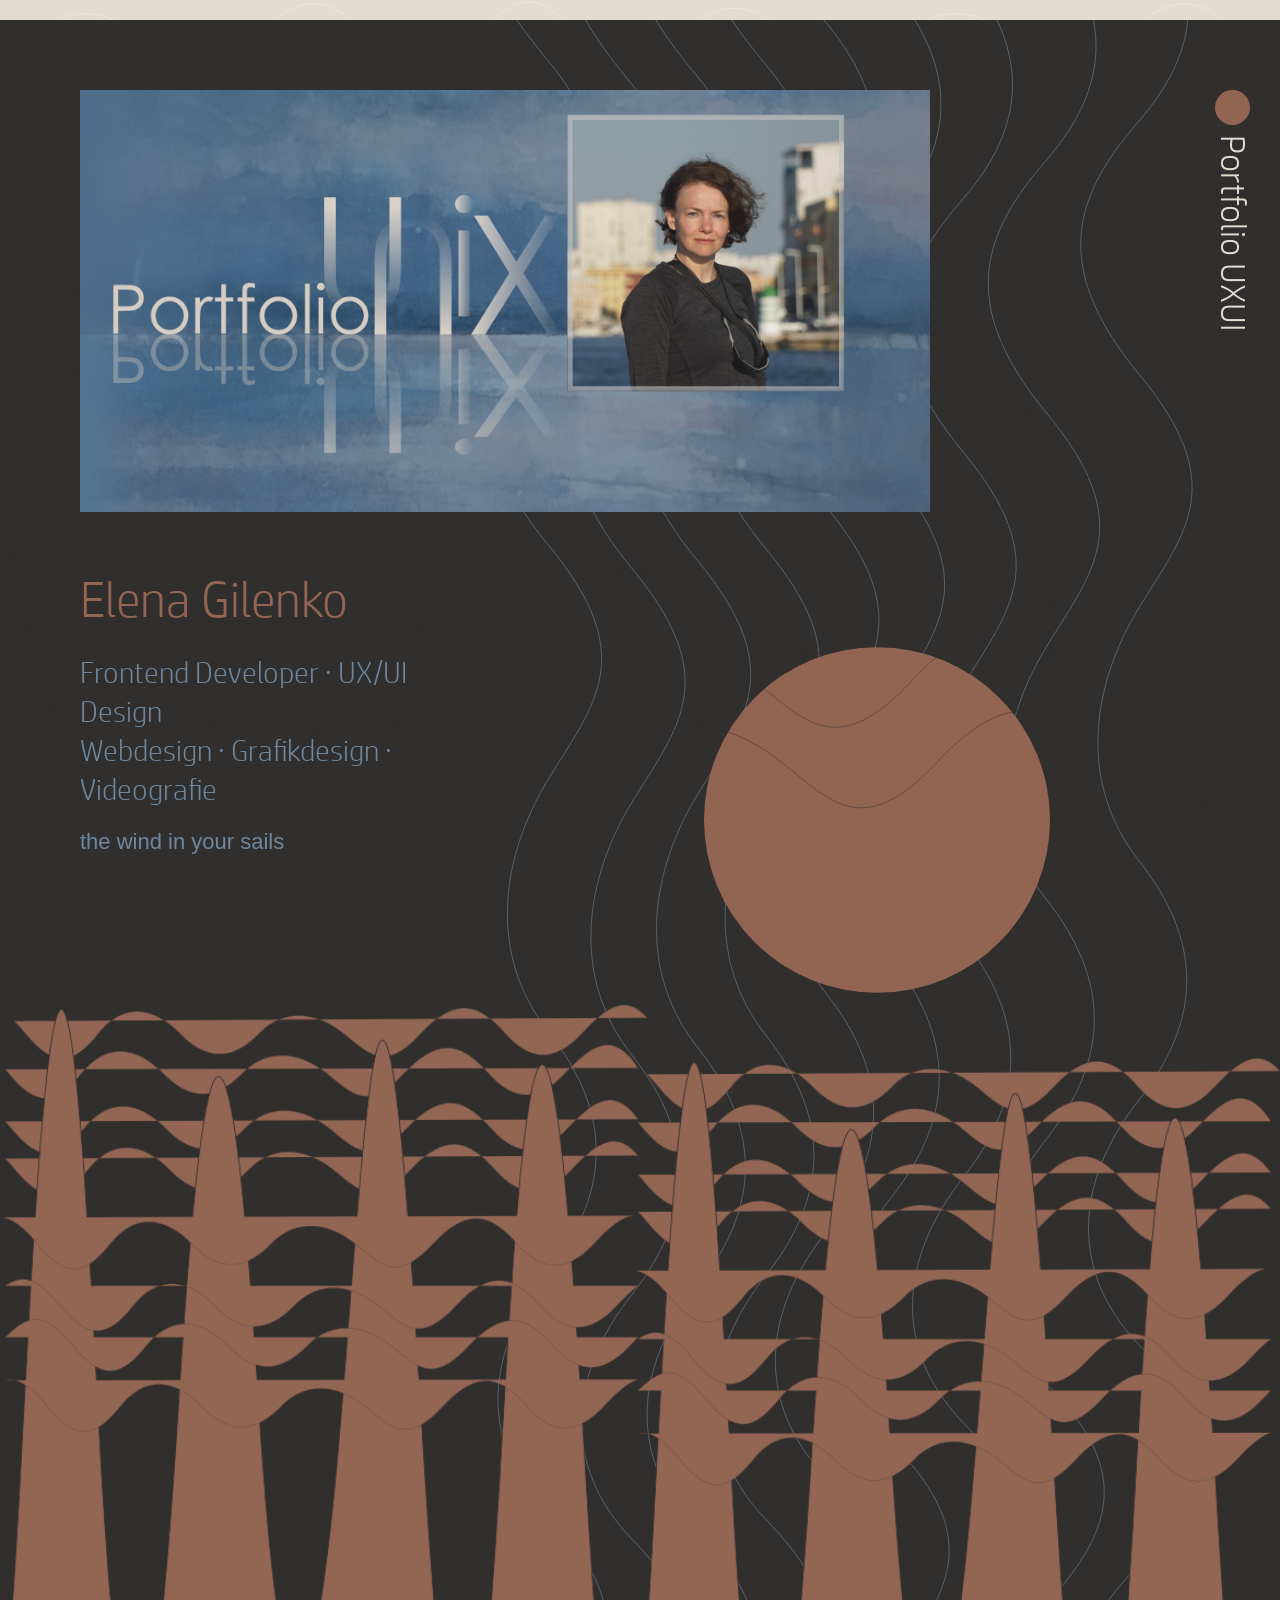
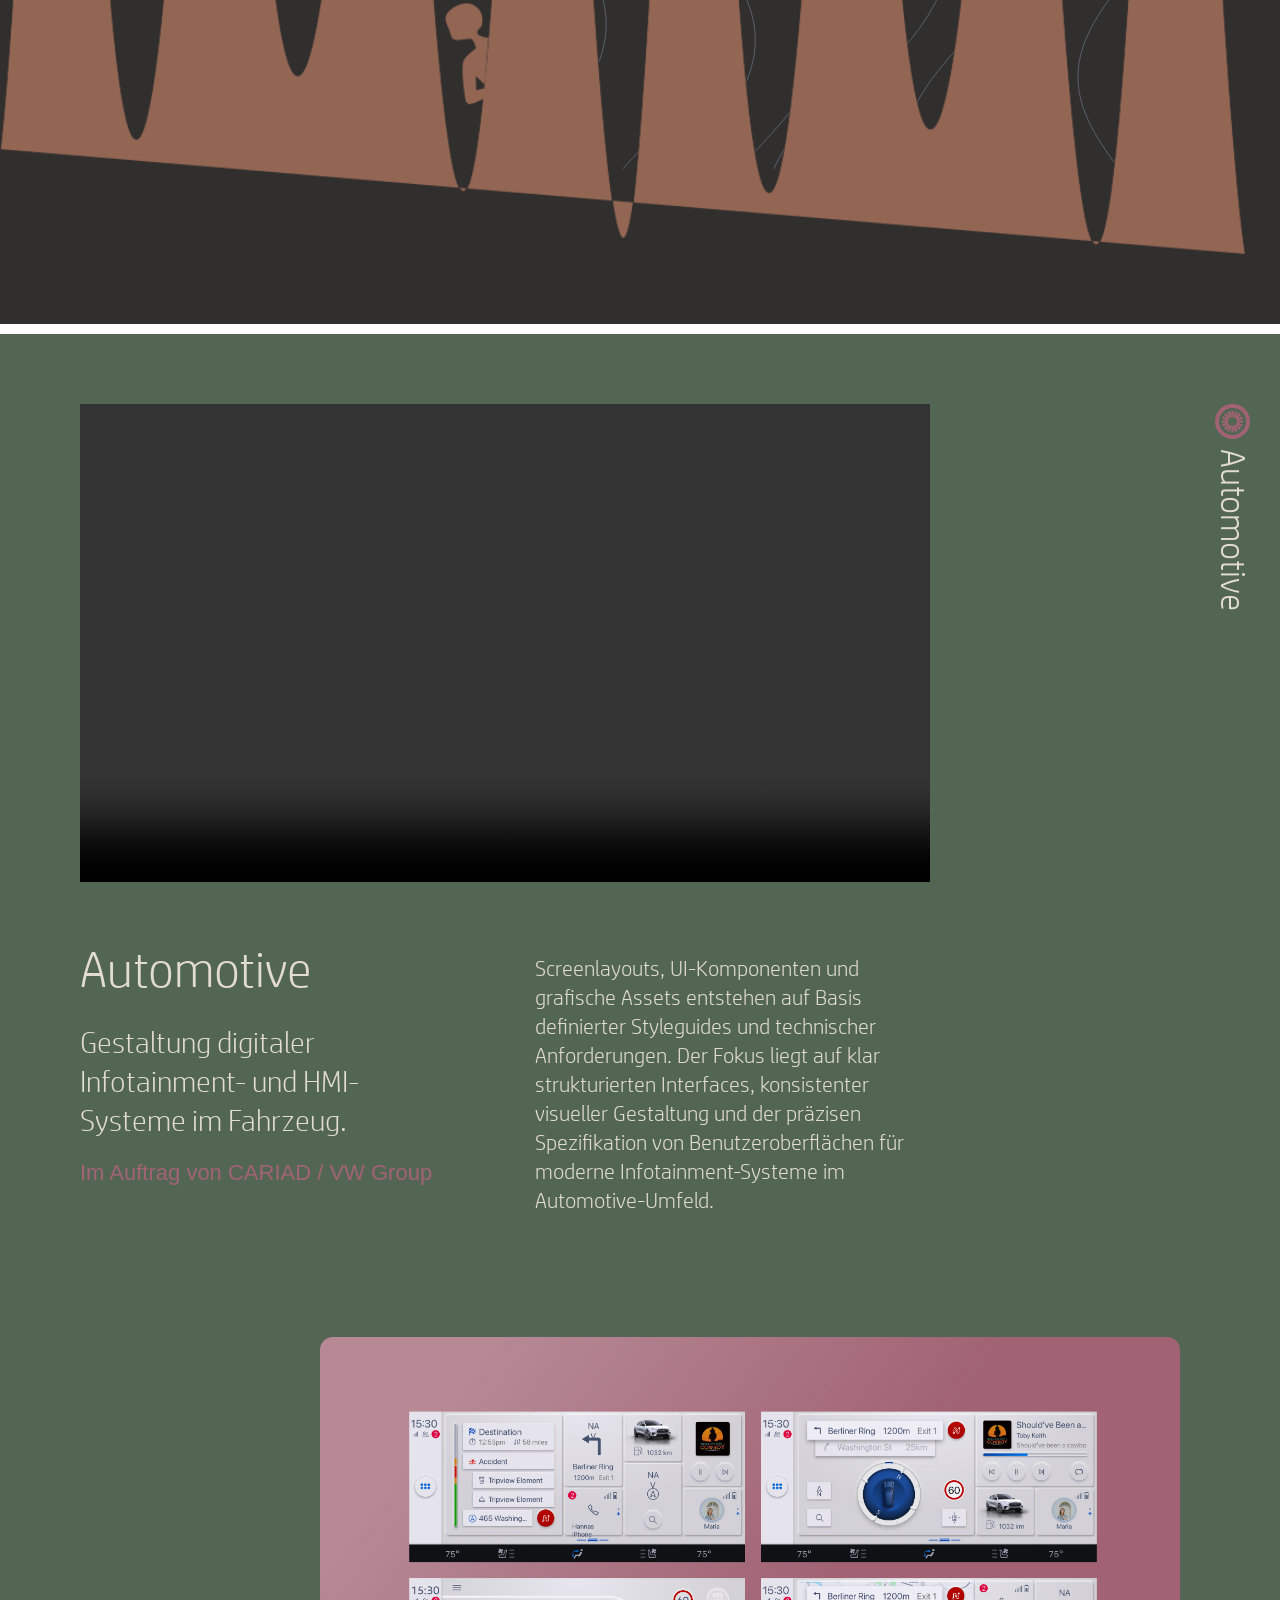
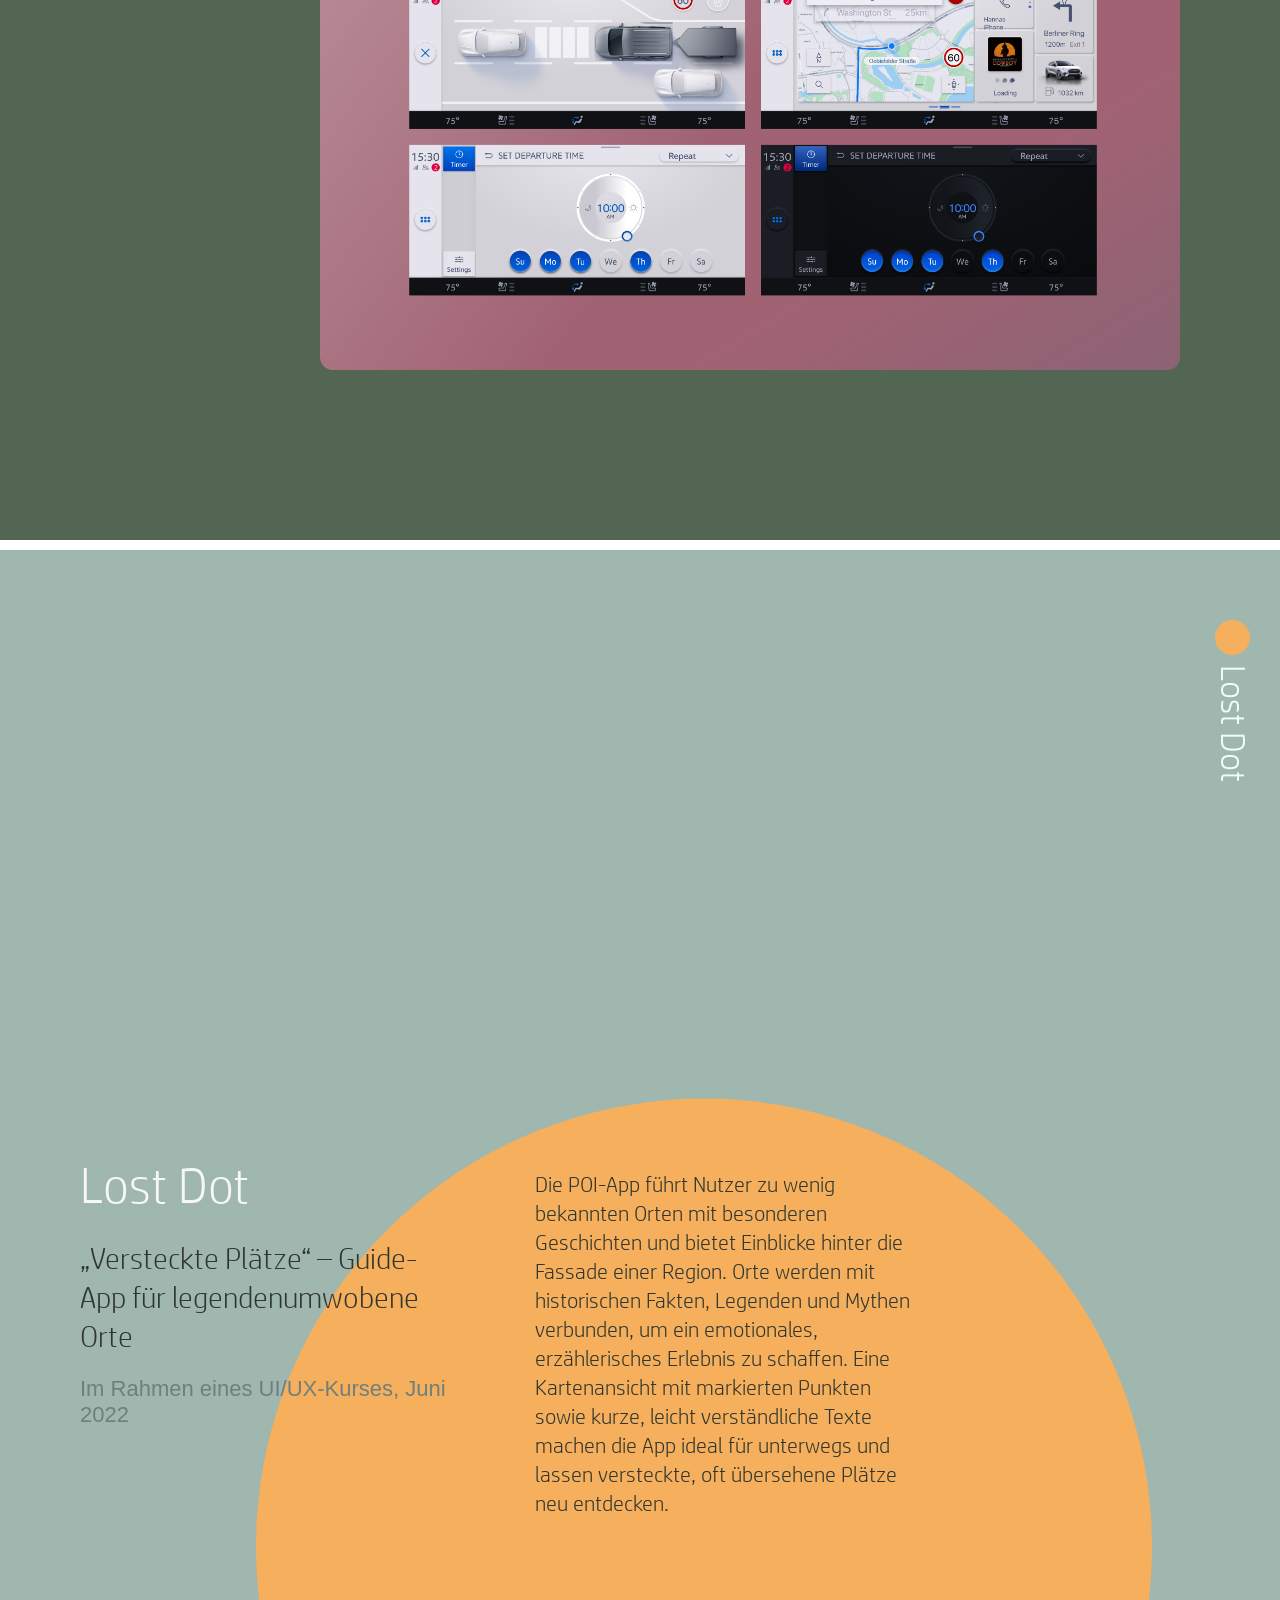
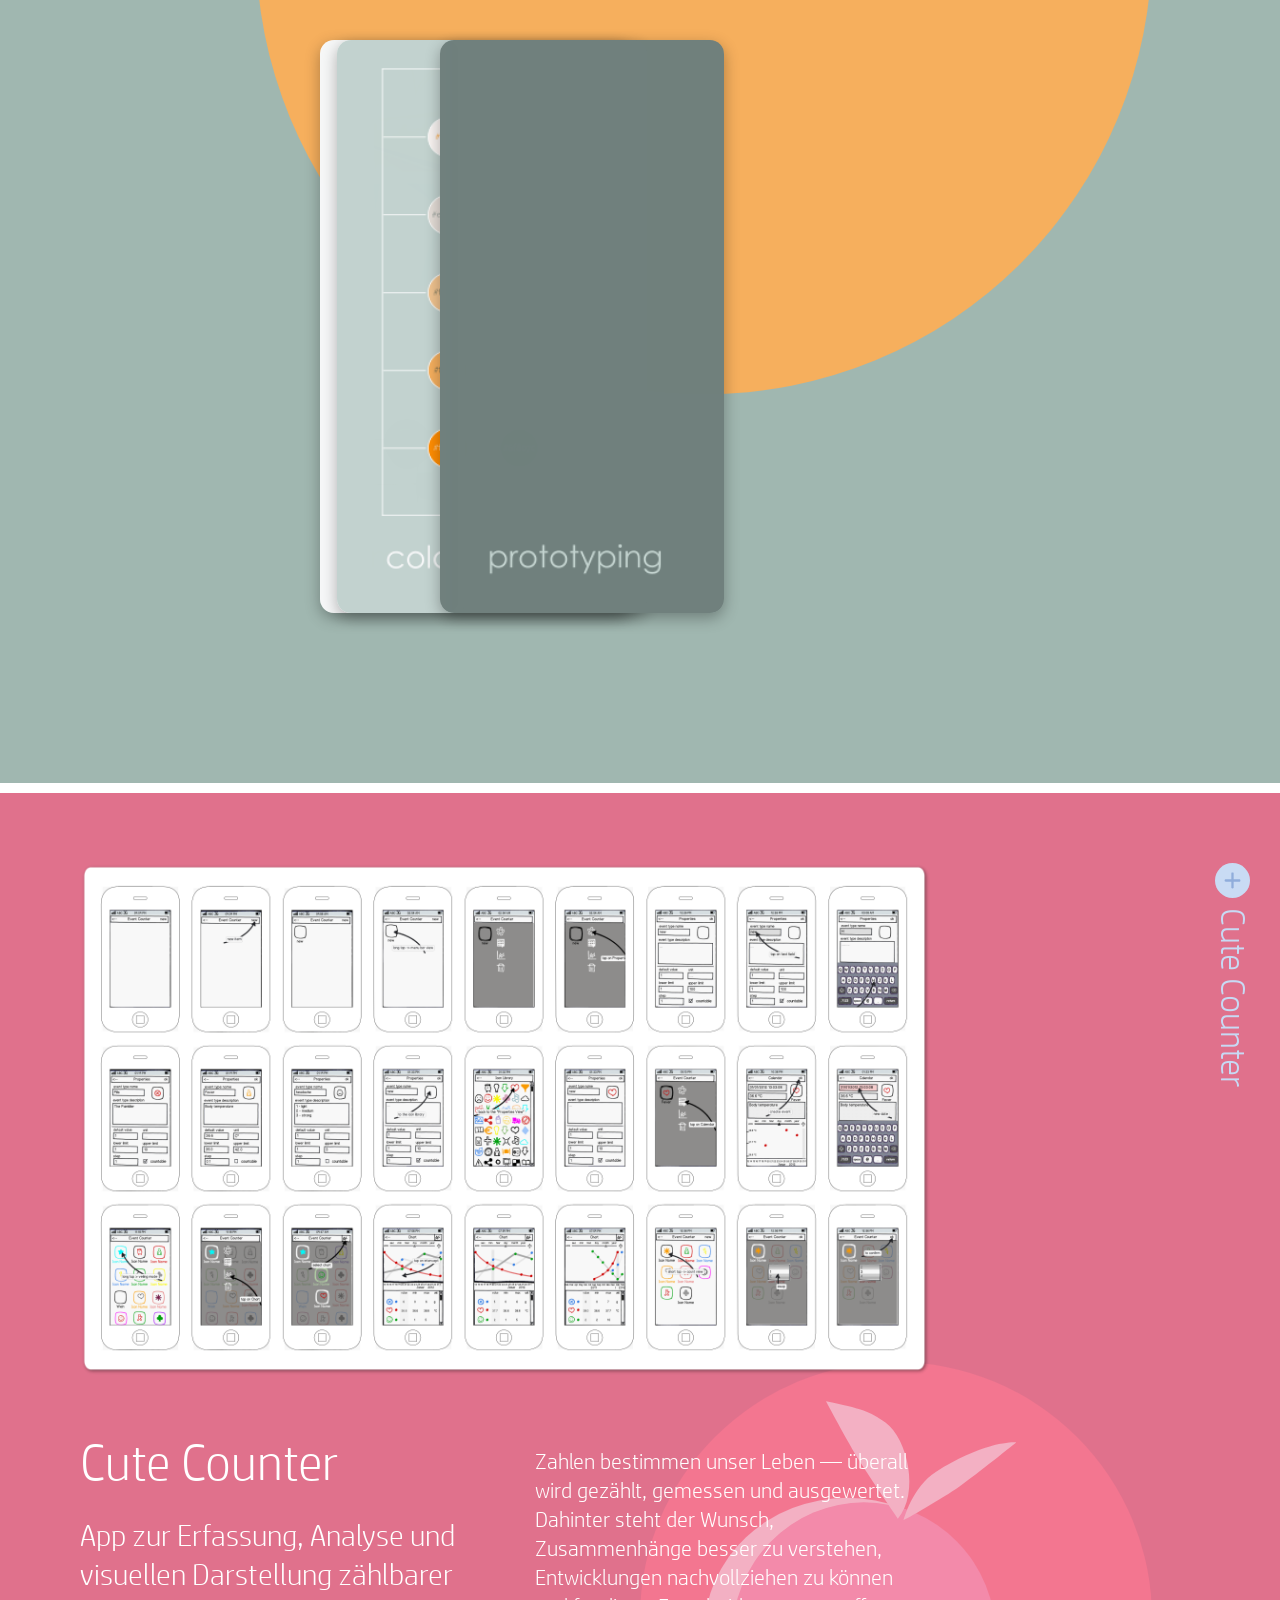
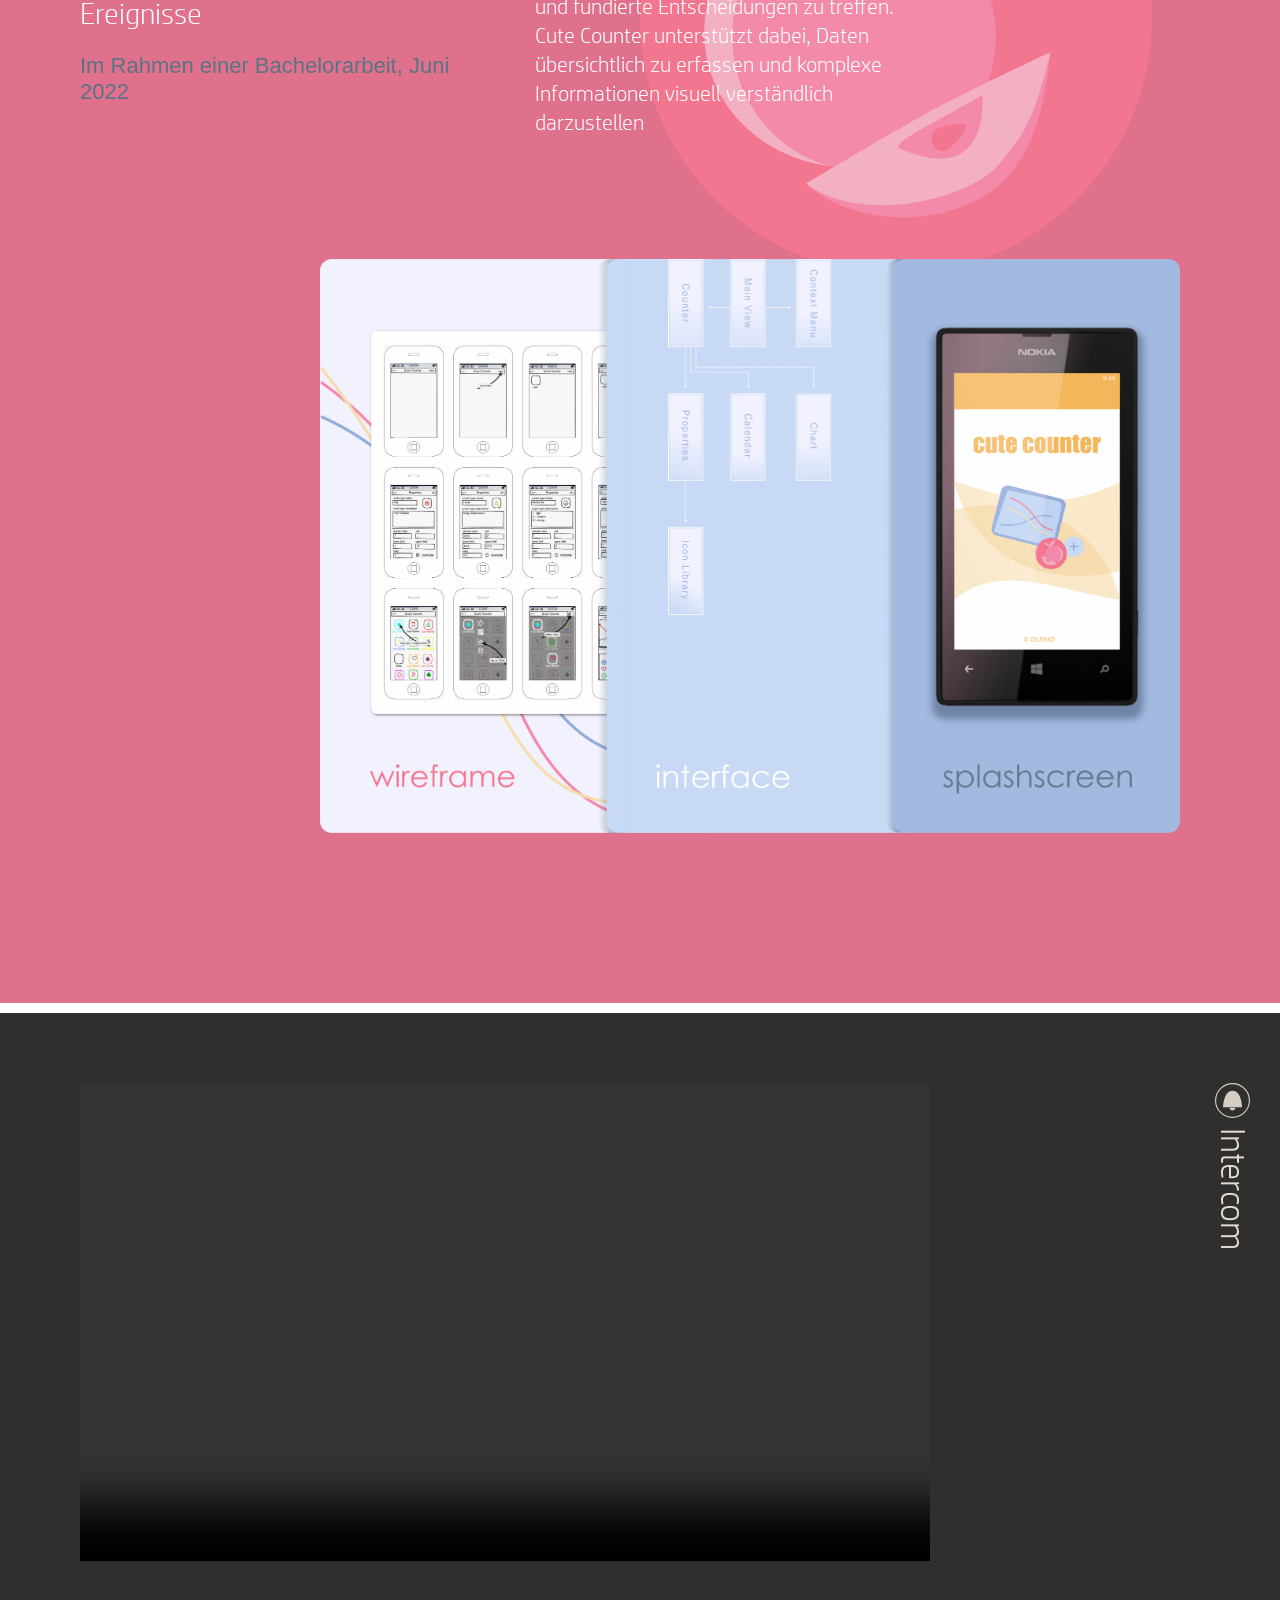
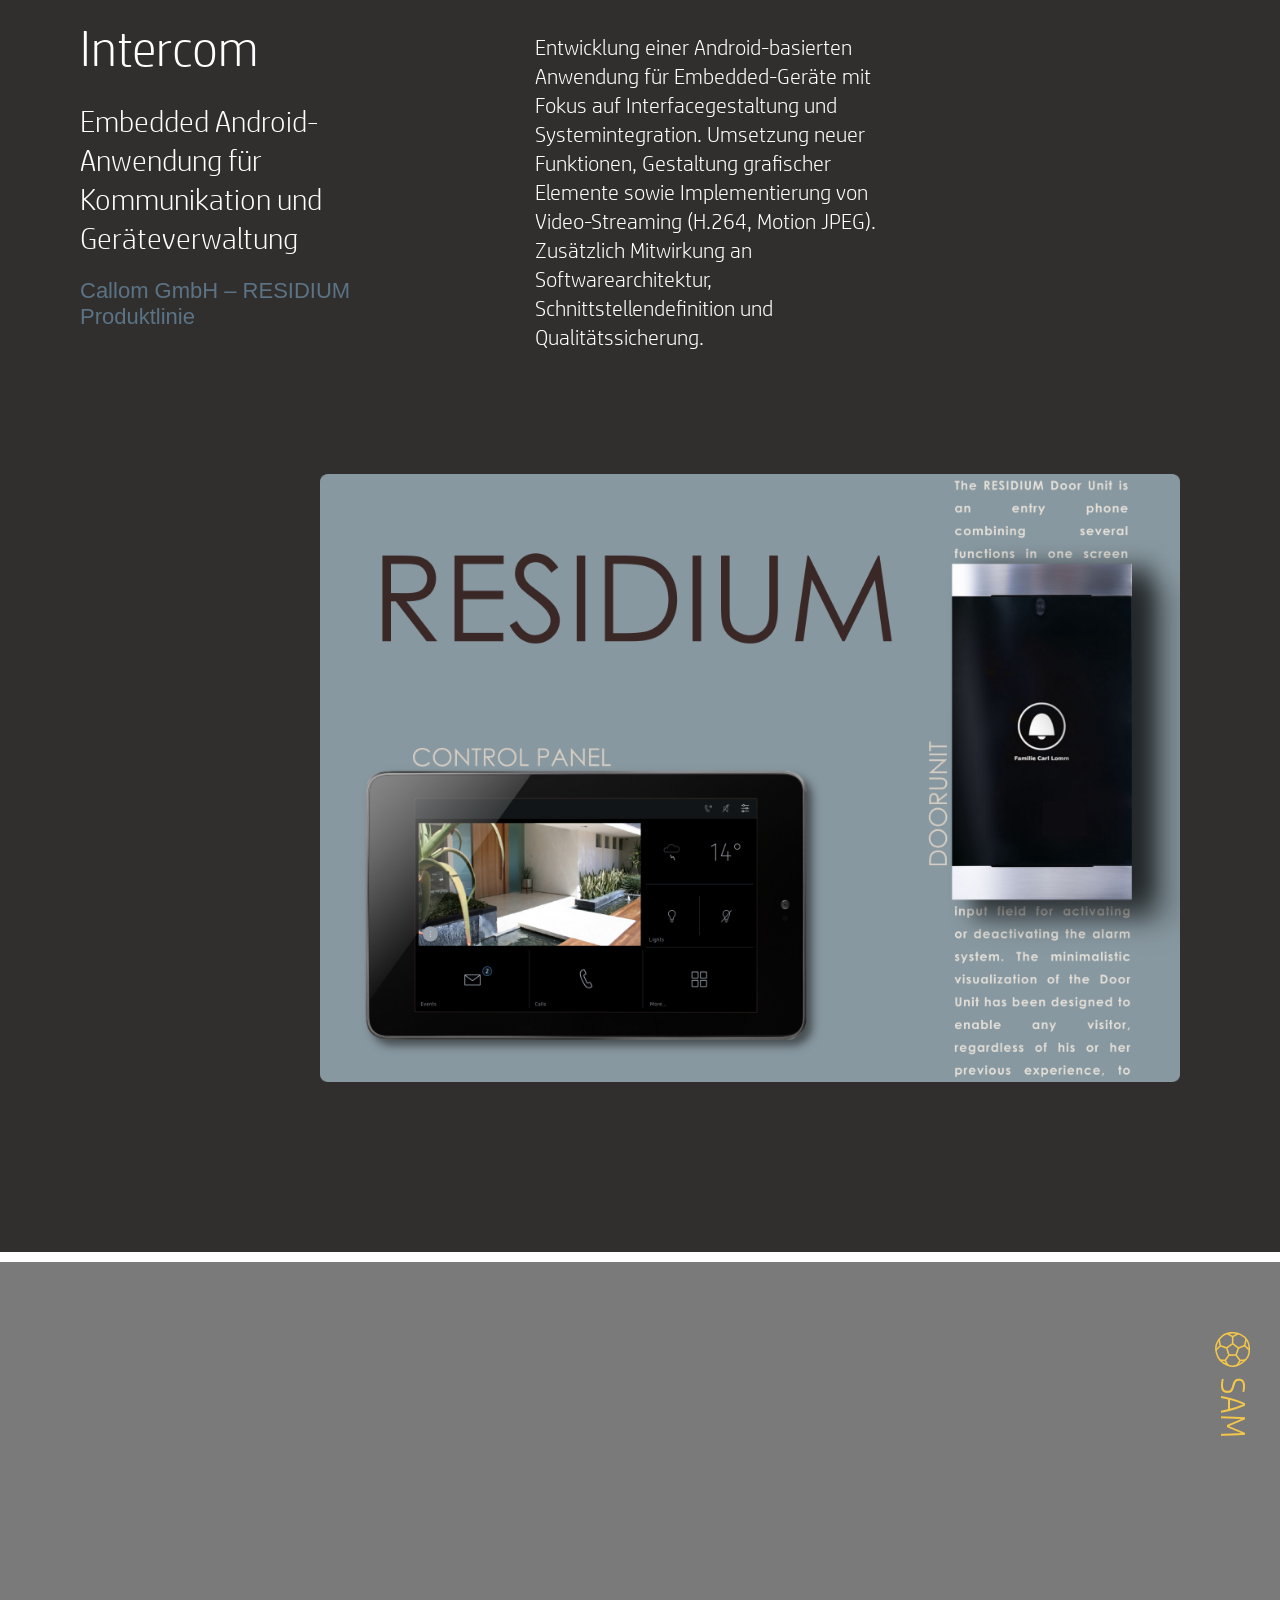
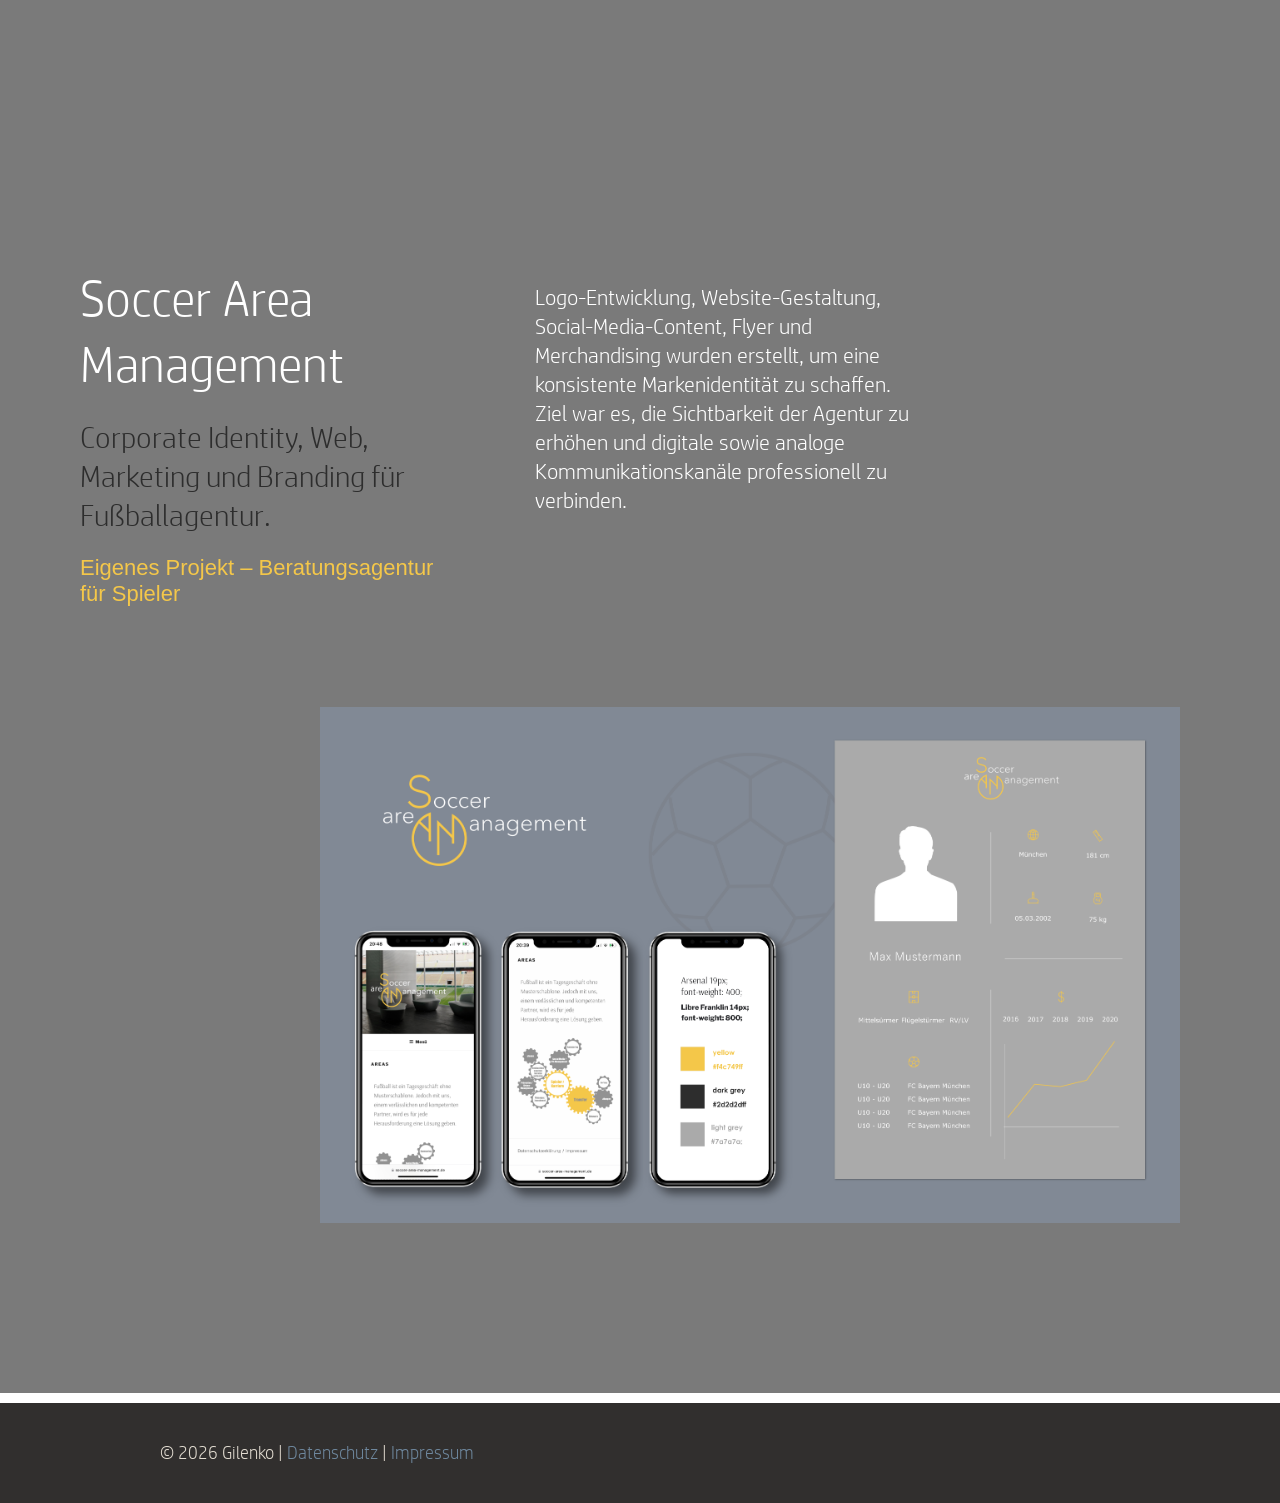
==== index.html @ d6a72c67 "Update index.html" ====
<!DOCTYPE html>
<html lang="de">
<head>

<meta charset="UTF-8">
<title>Elena Gilenko – UX/UI Designer Portfolio</title>
<meta name="viewport" content="width=device-width, initial-scale=1.0">
<meta name="description" content="Portfolio von Elena Gilenko – UX/UI Design, Web Design und Frontend Development.">

 <!-- FAVICON -->
  <link rel="icon" type="image/png" sizes="32x32" href="img/favicon-32x32.png">
  <link rel="icon" type="image/png" sizes="16x16" href="img/favicon-16x16.png">
  
  <link rel="stylesheet" href="default.css">
  <link rel="stylesheet" href="style.css">
  <link rel="stylesheet" href="footer.css">
  <link rel="stylesheet" href="css/stage.css">

</head>

<body>

  <!-- FIXED BACKGROUND -->
  <div class="container-base"></div>
  
  <!-- PAGE CONTENT -->
<main class="container-page">
    
		<!-- HERO -->
		<section class="section hero">
	
			<!-- PARALLAX SECTION -->
			<div class="section parallax">
			
				<!-- Sticky Image Layer -->
				<div class="section-sticky-ui">
					<div class="sticky-image">
						<img src="svg/waves_choco_1440_700.svg" class="wind" alt="Wellen Choco">
					</div>
				</div>

				<!-- Fixed Image Layer -->
				<div class="fixed-image">
					<img src="svg/emblem_circle_brown_340_340.svg" class="sun"  alt="Kreis Braun">
				</div>
			</div>

						<!-- BACK TO TOP -->
			<div class="section-ui">
				<div class="back-to-top back-to-top--right">
					<img src="svg/back_to_top_hero_icon.svg" alt="Kreis Braun Klein">
					<span class="back-to-top-label">Portfolio UXUI</span>
				</div>
			</div>
	  
			<!-- CONTENT -->
			<div class="hero-layout">

				<!-- IMAGE MAIN-->
				<div class="hero-image-main">
					<img src="img/hero_image_main.png" alt="Portrait von Elena Gilenko, UX/UI Designerin">
				</div>

				<!-- TEXT -->
				<div class="project-text">

					<div class="project-text-top">

						<h2 >Elena Gilenko</h2>
						<p class="two-lines">
							Frontend Developer · UX/UI Design<br>
							Webdesign · Grafikdesign · Videografie</p>
						<p class="mobile-skills-text">Frontend Developer<br>UX/UI · Grafik<br>Webdesign<br>Videografie</p>
						<p class="one-line">the wind in your sails</p>
					</div>

					<div class="project-text-block">
						<p>
						
						</p>
					</div>

				</div>

				<!-- IMAGE -->
				<div class="hero-image-bottom">
					<img src="img/hero_image.png" alt="Grafik von Elena Gilenko, Bäume">
				</div>
			</div>
	
		</section>


		<!-- AUTOMOTIVE -->
		<section class="section automotive">

			<!-- PARALLAX SECTION -->
			<section class="section parallax">

				<!-- Sticky Image Layer -->
				<div class="section-sticky-ui">
					<div class="sticky-image">
						<img src="svg/default.svg" alt="default">
					</div>
				</div>

				<!-- Fixed Image Layer -->
				<div class="fixed-image">
					<img src="svg/default.svg" alt="default">
				</div>

			</section>

			<!-- BACK TO TOP -->
			<div class="section-ui">
				<div class="back-to-top back-to-top--right">
					<img src="svg/back_to_top_automotive_icon.svg" alt="">
					<span class="back-to-top-label">Automotive</span>
				</div>
			</div>

	  
			<!-- CONTENT -->
			<div class="project-layout">

				<!-- VIDEO -->
				<div class="project-video">
					<video class="section-video" autoplay muted loop playsinline preload="metadata" controls>
						<source src="video/automotive_video.mp4" type="video/mp4">
					</video>
				</div>

				<!-- TEXT -->
				<div class="project-text">

					<div class="project-text-top">
						<h2 >Automotive</h2>
						<p class="two-lines">Gestaltung digitaler Infotainment- und HMI-Systeme im Fahrzeug.</p>
						<p class="one-line">Im Auftrag von CARIAD / VW Group</p>
					</div>

					<div class="project-text-block">
						<p>
						Screenlayouts, UI-Komponenten und grafische Assets entstehen auf Basis definierter Styleguides und technischer Anforderungen. Der Fokus liegt auf klar strukturierten Interfaces, konsistenter visueller Gestaltung und der präzisen Spezifikation von Benutzeroberflächen für moderne Infotainment-Systeme im Automotive-Umfeld.</p>
					</div>

				</div>

				<!-- IMAGE -->
				<div class="section-image-bottom">
					<img src="img/automotive_image.png" alt="">
				</div>

			</div>
	  
		</section>
		
		
		<!-- LOST DOT -->
		<section class="section lostdot">
	
			<!-- PARALLAX SECTION -->
			<section class="section parallax">

				<!-- Sticky Image Layer -->
				<div class="section-sticky-ui">
					<div class="sticky-image">
						<img src="svg/default.svg" alt="default" >
					</div>
				</div>

				<!-- Fixed Image Layer -->
				<div class="fixed-image">
					<img src="svg/emblem_lostdot_1000_1000.svg" class="lostdoticon" alt="Kreis Orange">
				</div>
								<!-- Fixed Image Layer -->
				<div class="fixed-image-mobile">
					<img src="svg/emblem_lostdot_half.svg" class="halflostdotemblem" alt="Kreis Orange">
				</div>


			</section>

			<!-- BACK TO TOP -->
			<div class="section-ui">
				<div class="back-to-top back-to-top--right">
					<img src="svg/back_to_top_lostdot_icon.svg" alt="">
					<span class="back-to-top-label">Lost Dot</span>
				</div>
			</div>
	  
			<!-- CONTENT -->
			<div class="project-layout">

				<!-- VIDEO -->
				<div class="project-video">
					<video class="section-video" autoplay muted loop playsinline preload="metadata">
						<source src="video/lostdot_video.mp4" type="video/mp4">
					</video>
				</div>

				<!-- TEXT -->
				<div class="project-text">

					<div class="project-text-top">
						<h2 >Lost Dot</h2>
						<p class="two-lines">„Versteckte Plätze“ – Guide-App für legendenumwobene Orte</p>
						<p class="one-line">Im Rahmen eines UI/UX-Kurses, Juni 2022</p>
					</div>

					<div class="project-text-block">
						<p>
						Die POI-App führt Nutzer zu wenig bekannten Orten mit besonderen Geschichten und bietet Einblicke hinter die Fassade einer Region. Orte werden mit historischen Fakten, Legenden und Mythen verbunden, um ein emotionales, erzählerisches Erlebnis zu schaffen.
Eine Kartenansicht mit markierten Punkten sowie kurze, leicht verständliche Texte machen die App ideal für unterwegs und lassen versteckte, oft übersehene Plätze neu entdecken.
						</p>
					</div>

				</div>

				<section class="section-image-bottom">
				        <img src="img/bottom_image_spaceholder.png" alt="">
	
						<div class="stage">
							<div class="panel p3" style="background-image:url('img/img1.png')"></div>
							<div class="panel p2" style="background-image:url('img/img2.png')"></div>
							<div class="panel p1" style="background-image:url('img/img3.png')">
							    <video class = "prototype" autoplay muted loop>
									<source src="video/lostdot_prototype.mp4" type="video/mp4">
								</video>
							</div>
						</div>
		
				</section>

			</div>
	  
		</section>	
	


		<!-- CUTE COUNTER -->
		<section class="section cutecounter">
	
			<!-- PARALLAX SECTION -->
			<section class="section parallax">

				<!-- Sticky Image Layer -->
				<div class="section-sticky-ui">
					<div class="sticky-image">
						<img src="svg/default.svg" alt="default" >
					</div>
				</div>

				<!-- Fixed Image Layer -->
				<div class="fixed-image">

					<img src="svg/emblem_cutecounter_900_900.svg" class="apleicon" alt="Apfel">
				</div>

			</section>

			<!-- BACK TO TOP -->
			<div class="section-ui">
				<div class="back-to-top back-to-top--right">
					<img src="svg/back_to_top_cutecounter_icon.svg" alt="">
					<span class="back-to-top-label">Cute Counter</span>
				</div>
			</div>
	  
			<!-- CONTENT -->
			<div class="project-layout">

				<!-- IMAGE MAIN-->
				<div class="section-image-main">
					<img src="img/cutecounter_image_main.png" alt="">
				</div>

				<!-- TEXT -->
				<div class="project-text">

					<div class="project-text-top">
						<h2 >Cute Counter</h2>
						<p class="two-lines">App zur Erfassung, Analyse und visuellen Darstellung zählbarer Ereignisse</p>
						<p class="one-line">Im Rahmen einer Bachelorarbeit, Juni 2022</p>
					</div>

					<div class="project-text-block">
						<p>
						Zahlen bestimmen unser Leben — überall wird gezählt, gemessen und ausgewertet. Dahinter steht der Wunsch, Zusammenhänge besser zu verstehen, Entwicklungen nachvollziehen zu können und fundierte Entscheidungen zu treffen. Cute Counter unterstützt dabei, Daten übersichtlich zu erfassen und komplexe Informationen visuell verständlich darzustellen</p>
					</div>

				</div>

				<!-- IMAGE -->
				<div class="section-image-bottom">
					<img src="img/cutecounter_image.png" alt="">
				</div>

			</div>
	  
		</section>	



		<!-- INTERCOM -->
		<section class="section intercom">
	
			<!-- PARALLAX SECTION -->
			<section class="section parallax">

				<!-- Sticky Image Layer -->
				<div class="section-sticky-ui">
					<div class="sticky-image">
						<img src="svg/default.svg" alt="default">
					</div>
				</div>

				<!-- Fixed Image Layer -->
				<div class="fixed-image">
					<img src="svg/default.svg" alt="default">
				</div>

			</section>

			<!-- BACK TO TOP -->
			<div class="section-ui">
				<div class="back-to-top back-to-top--right">
					<img src="svg/back_to_top_intercom_icon.svg" alt="">
					<span class="back-to-top-label">Intercom</span>
				</div>
			</div>

	  
			<!-- CONTENT -->
			<div class="project-layout">

				<!-- VIDEO -->
				<div class="project-video">
					<video class="section-video" autoplay muted loop playsinline preload="metadata" controls>
						<source src="video/intercom_video.mp4" type="video/mp4">
					</video>
				</div>

				<!-- TEXT -->
				<div class="project-text">

					<div class="project-text-top">
						<h2 >Intercom</h2>
						<p class="two-lines">Embedded Android-Anwendung für Kommunikation und Geräteverwaltung</p>
						<p class="one-line">Callom GmbH – RESIDIUM Produktlinie</p>
					</div>

					<div class="project-text-block">
						<p>
						Entwicklung einer Android-basierten Anwendung für Embedded-Geräte mit Fokus auf Interfacegestaltung und Systemintegration. Umsetzung neuer Funktionen, Gestaltung grafischer Elemente sowie Implementierung von Video-Streaming (H.264, Motion JPEG). Zusätzlich Mitwirkung an Softwarearchitektur, Schnittstellendefinition und Qualitätssicherung.</p>
					</div>

				</div>

				<!-- IMAGE -->
				<div class="section-image-bottom">
					<img src="img/intercom_image.png" alt="">
				</div>

			</div>
	  
		</section>



	<!-- SAM -->
		<section class="section sam">
	
			<!-- PARALLAX SECTION -->
			<section class="section parallax">

				<!-- Sticky Image Layer -->
				<div class="section-sticky-ui">
					<div class="sticky-image">
						<img src="svg/default.svg" alt="default">
					</div>
				</div>

				<!-- Fixed Image Layer -->
				<div class="fixed-image">
					<img src="svg/default.svg" alt="default">
				</div>

			</section>
			
			
			<!-- BACK TO TOP -->
			<div class="section-ui">
				<div class="back-to-top back-to-top--right">
					<img src="svg/back_to_top_sam_icon.svg" alt="">
					<span class="back-to-top-label">SAM</span>
				</div>
			</div>

	  
			<!-- CONTENT -->
			<div class="project-layout">

				<!-- VIDEO -->
				<div class="project-video">
					<video class="section-video" autoplay muted loop playsinline preload="metadata">
						<source src="video/sam_video.mp4" type="video/mp4">
					</video>
				</div>

				<!-- TEXT -->
				<div class="project-text">

					<div class="project-text-top">
						<h2 >Soccer Area Management</h2>
						<p class="two-lines">Corporate Identity, Web, Marketing und Branding für Fußballagentur.</p>
						<p class="one-line">Eigenes Projekt – Beratungsagentur für Spieler</p>
					</div>

					<div class="project-text-block">
						<p>
						Logo-Entwicklung, Website-Gestaltung, Social-Media-Content, Flyer und Merchandising wurden erstellt, um eine konsistente Markenidentität zu schaffen. Ziel war es, die Sichtbarkeit der Agentur zu erhöhen und digitale sowie analoge Kommunikationskanäle professionell zu verbinden.</p>
					</div>

				</div>

				<!-- IMAGE -->
				<div class="section-image-bottom">
					<img src="img/sam_image.png" alt="">
				</div>

			</div>
	  
		</section>
 </main>
<!-- ===== FOOTER ===== -->
<footer>
    <nav class="navigation-im-footer"> 
        <p>© 2026 Gilenko |
            <a href="datenschutz.html">Datenschutz</a>
            <span class="devider">|</span>
            <a href="impressum.html">Impressum</a>
        </p>
    </nav>
</footer>

<!-- ===== JAVA SCRIPT ===== -->
  <script src="script.js" defer></script>
  
</body>
</html>
---- default.css ----
@charset "utf-8";

@font-face {
  font-family: 'HP Simplified Light';
  src: url('fonts/HP Simplified Light.woff2') format('woff2'),
       url('fonts/HP Simplified Light.woff') format('woff');
  font-weight: 300;
  font-style: normal;
}


:root {

--basic-color-creme:#e2dcd1;
--basic-color-white:#ffffff;
--basic-color-white-iniy:#f0fcfa;

--automotive-color-green:#536654;
--automotive-color-pink:#a26374;

--hero-color-brown:#936654;
--hero-color-choco:#312f2e;
--hero-color-blue:#6e879d;

--lostdot-color-green-iniy:#f6f7f8;
--lostdot-color-green-mint:#a0b7b0;
--lostdot-color-green-matcha:#6f807c;
--lostdot-color-green-moss:#2e372f;
--lostdot-color-orange:#f5af5e;

--cutecounter-color-pink:#e0718c;
--cutecounter-color-blue:#c7daf4;
--cutecounter-color-marin:#5b7384;


--intercom-color-choco:#392526;
--intercom-color-marin:#5b7384;

--sam-color-grey-light:#7a7a7a;
--sam-color-grey-dark:#2d2d2d;
--sam-color-yellow:#f4c749;


/* =========================
   restore later
========================= */
--sam-border-color-grey-hell:#DFDFDF;
--sam-border-color-grey-dark:#AFAFAF;
--sam-font-color-navi-grey-dark:#222222;
--sam-font-color-navi-hover-grey:#7A7A7A;
--sam-font-color-grey:#767676;
--sam-background-color-grey:#929292;
--sam-background-color-grey-transparent:rgba(100, 100, 100, 0.5);

}
---- style.css ----
/* =========================
   GLOBAL
========================= */
* {
  box-sizing: border-box;
}
body {
  margin: 0;
  padding: 0;
  font-family: Arial, sans-serif;
  overflow-x: hidden;
}
/* =========================
   FIXED BACKGROUND   background-color: rgba(255 0 0 / 0.5);
========================= */
.container-base {
  position: fixed;
  top: 0;
  left: 0;
  right: 0;
  bottom: 0;
  z-index: -1;
  background-color: #e2dcd1ff;
  background-image: url('svg/waves_white_3840_1080.svg');
  background-repeat: no-repeat;
  background-size: cover;
  background-position: center;
}
/* =========================
   PAGE CONTAINER
========================= */
.container-page {
  position: relative;
  width: 100%;
  max-width: 1440px;
  height:auto;
  margin: 10px auto;
  display: flex;
  flex-direction: column;
}
/* =========================
   SECTIONS
========================= */
.section { 
  position: relative; 
  width: 100%; 
  height:auto; /* Desktop Höhe */ 
  padding-top: 70px; /* Abstand oben */ 
  padding-bottom: 70px; /* Abstand unten */ 
  margin-top: 10px; 
}
.hero, .legal {
  background-color: var(--hero-color-choco);
  background-image: url('svg/waves_blue_720_1920.svg'); 
  background-repeat: no-repeat;
  background-size: auto;
  background-position: left 200px bottom 155px;
  background-size: 100% 100%;
}
.legal {
  background-position: left 200px bottom 0px;
}
.legal .legal-text * {
  width: 70%;
  font-family: 'HP Simplified Light', sans-serif;
  font-weight: 300;
  color: var(--hero-color-blue);
}
/* LEGAL COLORS */
.legal .legal-text h1 {
  color: var(--hero-color-brown);
}
.legal .legal-text h2 {
  font-family: 'HP Simplified Light', sans-serif;
  font-weight: 300;
  font-size: 30px;
  margin-top: 0px; 
  margin-bottom: 0px;
  color: var(--hero-color-brown);
}
/* PROJECTs BACKGROUND COLORS */
.automotive { background-color: var(--automotive-color-green)}
.lostdot { background-color:var(--lostdot-color-green-mint)}
.cutecounter { background-color: var(--cutecounter-color-pink)}
.intercom { background-color: var(--hero-color-choco)}
.sam { background-color: var(--sam-color-grey-light)}
/* Back-to-top LABLES COLORS */
.hero .back-to-top-label { color: var(--basic-color-creme);}
.automotive .back-to-top-label {  color: var(--basic-color-creme);}
.lostdot .back-to-top-label {  color: var(--basic-color-white-iniy);}
.cutecounter .back-to-top-label {  color: var(--cutecounter-color-blue);}
.intercom .back-to-top-label {  color: var(--basic-color-creme);}
.sam .back-to-top-label {  color: var(--sam-color-yellow);}
/* TEXT COLORS */
.hero .project-text * {  color: var(--hero-color-blue);}
.automotive .project-text * {  color: var(--basic-color-creme);}
.lostdot .project-text * {  color: var(--lostdot-color-green-moss);}
.cutecounter .project-text * {  color: var(--basic-color-white);}
.intercom .project-text * {  color: var(--basic-color-white);}
.sam .project-text * {  color: var(--basic-color-white);}
/* one-line COLORS */
.hero .one-line {  color: var(--hero-color-blue);}
.automotive .one-line {  color: var(--automotive-color-pink);}
.lostdot .one-line {  color: var(--lostdot-color-green-matcha);}
.cutecounter .one-line {  color: var(--cutecounter-color-marin);}
.intercom .one-line {  color: var(--intercom-color-marin);}
.sam .one-line {  color: var(--sam-color-yellow);}
/* HEADERs COLORS */
.hero .project-text h1 {  color: var(--hero-color-brown);}
.hero .project-text h2 {  color: var(--hero-color-brown);}
.lostdot .project-text h2 {  color: var(--lostdot-color-green-iniy);}
.sam .two-lines {  color: var(--sam-color-grey-dark);}

/* =========================
   BACK TO TOP
========================= */
.section-ui {
  position: absolute;
  inset: 0; /* füllt die Section */
  padding-top: 70px;   /* Abstand oben */
  padding-bottom: 70px; /* Abstand unten */
  pointer-events: none; /* Overlay blockiert nicht das Video */
}
.back-to-top {
  position: sticky; /* oder absolute */
  top: 70px; /* Abstand zum Viewport */
  z-index: 1000;
  width: 35px;
  display: flex;
  flex-direction: column;
  align-items: center;
  gap: 10px;
  pointer-events: auto;
}
.back-to-top img {
  width: 100%;
  height: auto;
}
.back-to-top span {
  writing-mode: vertical-rl;
  font-family: 'HP Simplified Light', sans-serif;
  font-weight: 300;
  font-size: 35px;
  color: var(--basic-color-creme);
}
/* RIGHT */
.back-to-top--right {
  margin-left: auto;
  margin-right: 30px;
}
/* LEFT (rotate 180°) */
.back-to-top--left {
  margin-right: auto;
  margin-left: 30px;
  transform: rotate(180deg);
}

/* =========================
   CONTENT
========================= */
.project-layout, .hero-layout {
  position: relative;
  inset: 0; /* füllt die Section */
  z-index: 2;
}
/* =========================
   image main
========================= */
.section-image-main, .hero-image-main  {
  margin: 0 350px 0 80px;
}
.section-image-main img, .hero-image-main img {
  width: 100%;
  height: auto;
  display: block;
}

/* =========================
   video
========================= */
.project-video {
  margin: 0 350px 0 80px;
}
.project-video video {
  width: 100%;
  aspect-ratio: 16 / 9;
  object-fit: cover;
  display: block;
}

  /* =========================
   text
========================= */
.project-text {
  display: flex;
  gap: 80px;
  margin: 50px 370px 0 80px;

}
.legal .legal-text { /* gleiche Breite..................................!!! */
  margin: 0 0 0 80px;
}
.project-text-top,
.project-text-block {
  flex: 1;          /* gleiche Breite */
  display: flex;
  flex-direction: column; /* Inhalte vertikal gestapelt */
  gap: 20px;        /* Abstand zwischen Überschrift & Texten */
}
.mobile-skills-text {
  display: none; /* mobile-skills-text versus two-lines for desktop */
}
h1 {
  font-size: 58px;
  margin-top: 50px; 
  margin-bottom: 50px;
  margin-right: 100px; 
  /* Abstand unter Überschrift */
}
h2 {
  font-family: 'HP Simplified Light', sans-serif;
  font-weight: 300;
  font-size: 50px;
  margin-top: 5px; 
  margin-bottom: 0px;   /* Abstand unter Überschrift */
  max-width: 100%;
  overflow-wrap: break-word;
  word-break: break-word;
}
.two-lines {	
  font-family: 'HP Simplified Light', sans-serif;
  font-weight: 300;
  font-size: 30px;
  margin-top: 0px; 
  margin-bottom: 0px;
}
.one-line {	
  font-family: Impact, Haettenschweiler, 'Arial Narrow Bold', sans-serif;
  font-size: 22px;
  margin-top: 0px; 
  margin-bottom: 0px;
}
.project-text-block {	
  font-family: 'HP Simplified Light', sans-serif;
  font-weight: 300;
  font-size: 22px;
}

/* =========================
   image bottom
========================= */
.section-image-bottom {
  position: relative;
  z-index: 2;
  margin: 100px 100px 100px 320px;
}
.section-image-bottom img {
  position: relative;
  width: 100%;
  height: auto;
  display: block;
}
.hero-image-bottom {
  margin: 150px 0 0 0;
}
.hero-image-bottom img {
  width: 100%;
  height: auto;
  display: block;
}

/* =========================
   PARALLAX SECTION  
========================= */
 .parallax{
  position: absolute;	  
  z-index: 0;
  top: 0;
  left: 0;
  width: 100%;
  height: 100%
}
.section-sticky-ui {
  position: absolute;
  inset: 0; /* füllt die Section */
}
.sticky-image {
  position: sticky; /* oder absolute */
  top: 70px; /* Abstand zum Viewport !!!! */ 
  z-index: 1;
  width: 100%;
}
.fixed-image {
  position: absolute;
  z-index: 0;
}
.hero .fixed-image {
  top: 28%;
  left: 55%;
  width: 27%;
  height: 27%;  
}
.hero .sun {
  width: 100%;
  height: 100%;
}
.hero .wind { 
  width: 100%; /* 483px */
  height: auto;
  margin: 120px 0 250px 0;
}
.lostdot .fixed-image {
  left: 20%;
  width: 70%;
  height: 100%;
  display: flex;
  justify-content: center; /* horizontal */
  align-items: center; 
}
.lostdot .lostdoticon{
  width: 100%;
  height: 100%
}
.lostdot .fixed-image-mobile{
	display:none;
}
.cutecounter .fixed-image {
  left: 50%;
  top: 20%;
  width: 40%;
  height: 50%;
  display: flex;
  justify-content: center; /* horizontal */
  align-items: center;
}
.cutecounter .apleicon{
  width: 100%;
  height: auto;;
}









.box {
 position: relative;
  z-index: 3;
  left: 80%;
  top: 14,4%;
  bottom:16,4%;
}
.prototype {
	width: 100%;
	height: 100%;
}





/* =========================
   MOBILE
========================= */

@media (max-width: 768px) {


/* =========================
   page
========================= */
.container-page {
	position: relative; 
    margin: 0;       /* entfernt zentrierte Ränder */
    max-width: 100%;/* überschreibt das Desktop max-width */
    padding: 0; /* optional, minimaler Abstand zum Rand */
	display: flex;
	flex-direction: column;
}
/* =========================
   project und hero
========================= */
.section { 
  position: relative; 
  width: 100%; 
  min-height: 100dvh;
  display: flex;
  flex-direction: column;
  justify-content: center; /* vertikale Zentrierung */
  padding-bottom: 70px; /* Abstand unten */ 
  margin-top: 0; /* ----> 10px*/
}
.hero, .project {
  position: relative; 
}
.project-layout, .hero-layout {
  position: relative;
  inset: 0; /* füllt die Section */
  z-index: 2;
  padding-top: 0px;   /* Abstand oben */
  padding-bottom: 0px; /* Abstand unten */
}
/* =========================
   paralax
========================= */
 .parallax{
  position: absolute;	  
  z-index: 0;
  top: 0;
  left: 0;
  width: 100%;
  height: 100%
}
.hero .fixed-image {
  top: 35%;
  left: 55%;
  width: 27%;
  height: 27%;  
}
/* =========================
   BACK TO TOP
========================= */
.section-ui {
  padding-top: 10px;
  padding-bottom: 450px;
}
.hero .section-ui {
  padding-top: 10px;
  padding-bottom: 10px;
}
.back-to-top {
  top: 400px; /* Abstand zum Viewport */
  width: 25px;
}
.hero .back-to-top {
  top: 280px; /* Abstand zum Viewport */
}
.back-to-top span {
  font-size: 25px;
}
.back-to-top--right {
  margin-right: 10px;
}
.back-to-top--left {
  margin-left: 10px;
}
  /* =========================
   project
========================= */
.project-layout {
  padding: 70px 0 0 0;
}
.project-video {
  margin: 0 40px 0 20px;
}
.section-image-main {
  margin: 0 80px 0 20px;
}
.project-text {
  margin: 0 45px 0 20px;
  flex-direction: column;
  gap:0px;
}
.two-lines {	
 font-size:22px
}
.one-line {
font-size:18px
}
 .project-text-block {
 font-size:18px        /* Abstand zwischen Überschrift & Texten */
}
.section-image-bottom {
  margin: 0 20px 0 20px;
}
/* =========================
   hero
========================= */
.hero-image-main {
  margin: 0; 
}
.hero .project-text {
  flex-direction: column;
  gap: 0px;
  margin: 0 20px 0px 20px;
}
.hero .project-text-top, .project-text-block {
  gap: 0;        /* Abstand zwischen Überschrift & Texten */
}
.hero .two-lines, .hero .project-text-block {	
  display: none;
}
.hero .one-line {
display: none;
}
.mobile-skills-text {
  display: block;
}
.mobile-skills-text {	
  font-family: 'HP Simplified Light', sans-serif;
  font-weight: 300;
  font-size: 20px;
  margin-top: 0px; 
  margin-bottom: 10px;
}
.hero-image-bottom {
  margin: 50px 0 0 0;
}

/* =========================
   legal
========================= */
.legal {
  height: auto;
  background-size: auto;  
}
.legal .legal-text {
  margin: 0 50px 0 20px;
}
.legal .legal-text * {
  width: 100%;
}
.legal .legal-text h1 {
  font-size: 32px;
  margin-bottom: 50px;
}
.legal .legal-text h2 {
  font-size: 26px;  
}

}
---- footer.css ----
/* =========================
   FOOTER
========================= */
footer{
  position: relative;
  z-index: 0;
  width: 100%;
  max-width: 1440px;
  min-height: 100px;
  display: flex;
  justify-content: center;
}
footer {
  margin-left: auto;
  margin-right: auto;
  background-color: var(--hero-color-choco);
  /* text*/
  color: var(--basic-color-creme);
  font-family: 'HP Simplified Light', sans-serif;
  font-weight: 300;
  font-size: 18px;
}
.navigation-im-footer {
  flex-basis: 100%;
  max-width: 1000px;
  padding: 1.25rem
}
.navigation-im-footer a {
  text-decoration: none;
  color: var(--hero-color-blue);
}
.clearfix::after {
  content: "";
  display: block;
  clear: both;
}
  
  /* =========================
   MOBILE
========================= */
---- css/stage.css ----
.stage {
  position: absolute;
  z-index:3;
  top:0;
  width: 100%;
  height: 100%;  
}

/* Panels */
.panel {
  overflow:hidden;
  position: absolute;
  top:0;
  width:36%;
  height:100%;
  transition: transform 1s ease;
  background-size: cover;
  background-position: center;
  border-radius: 14px;
  box-shadow: 0 5px 15px rgba(0,0,0,0.3);
  transition: transform 1s ease;
}

.p1 {
  position: relative;
  width:33%;
  height:100%;
    display:flex;
  justify-content:center;
  align-items:flex-start;
}

/* z-index */
.p3 { z-index:3; left: 0; }   /* fix links */
.p2 { z-index:4; left: 2%; }   /* startet leicht rechts von 3 */
.p1 { z-index:5; left: 14%; }   /* startet leicht rechts von 2 */

/* Zielposition */
.move .p2 { transform: translateX(86%); }  /* rechts von Panel3 */
.move .p1 { transform: translateX(156%); }  /* rechts von Panel2 */

.prototype{
  position:absolute;

  top:5%;
  bottom:17%;

  left:50%;
  transform:translateX(-50%);

  width:70%;       /* Breite des Videos */
  height:auto;
}
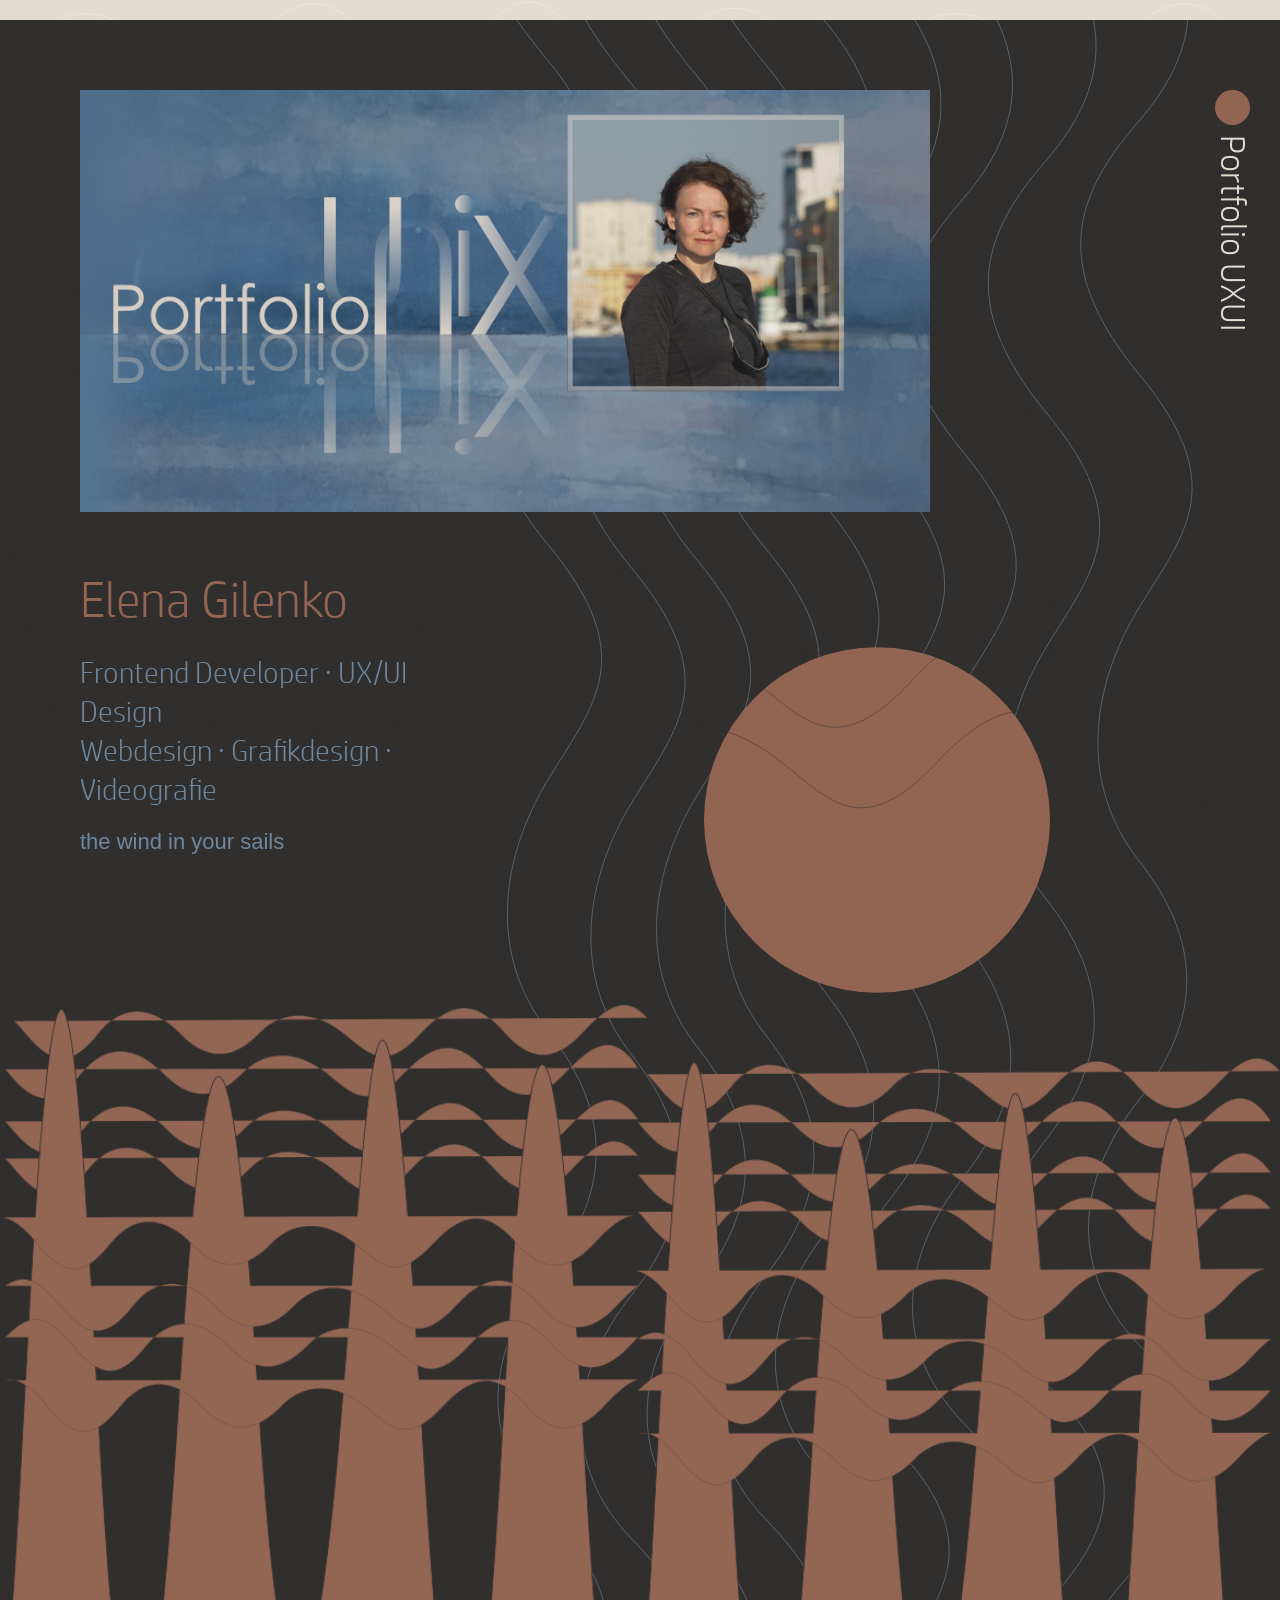
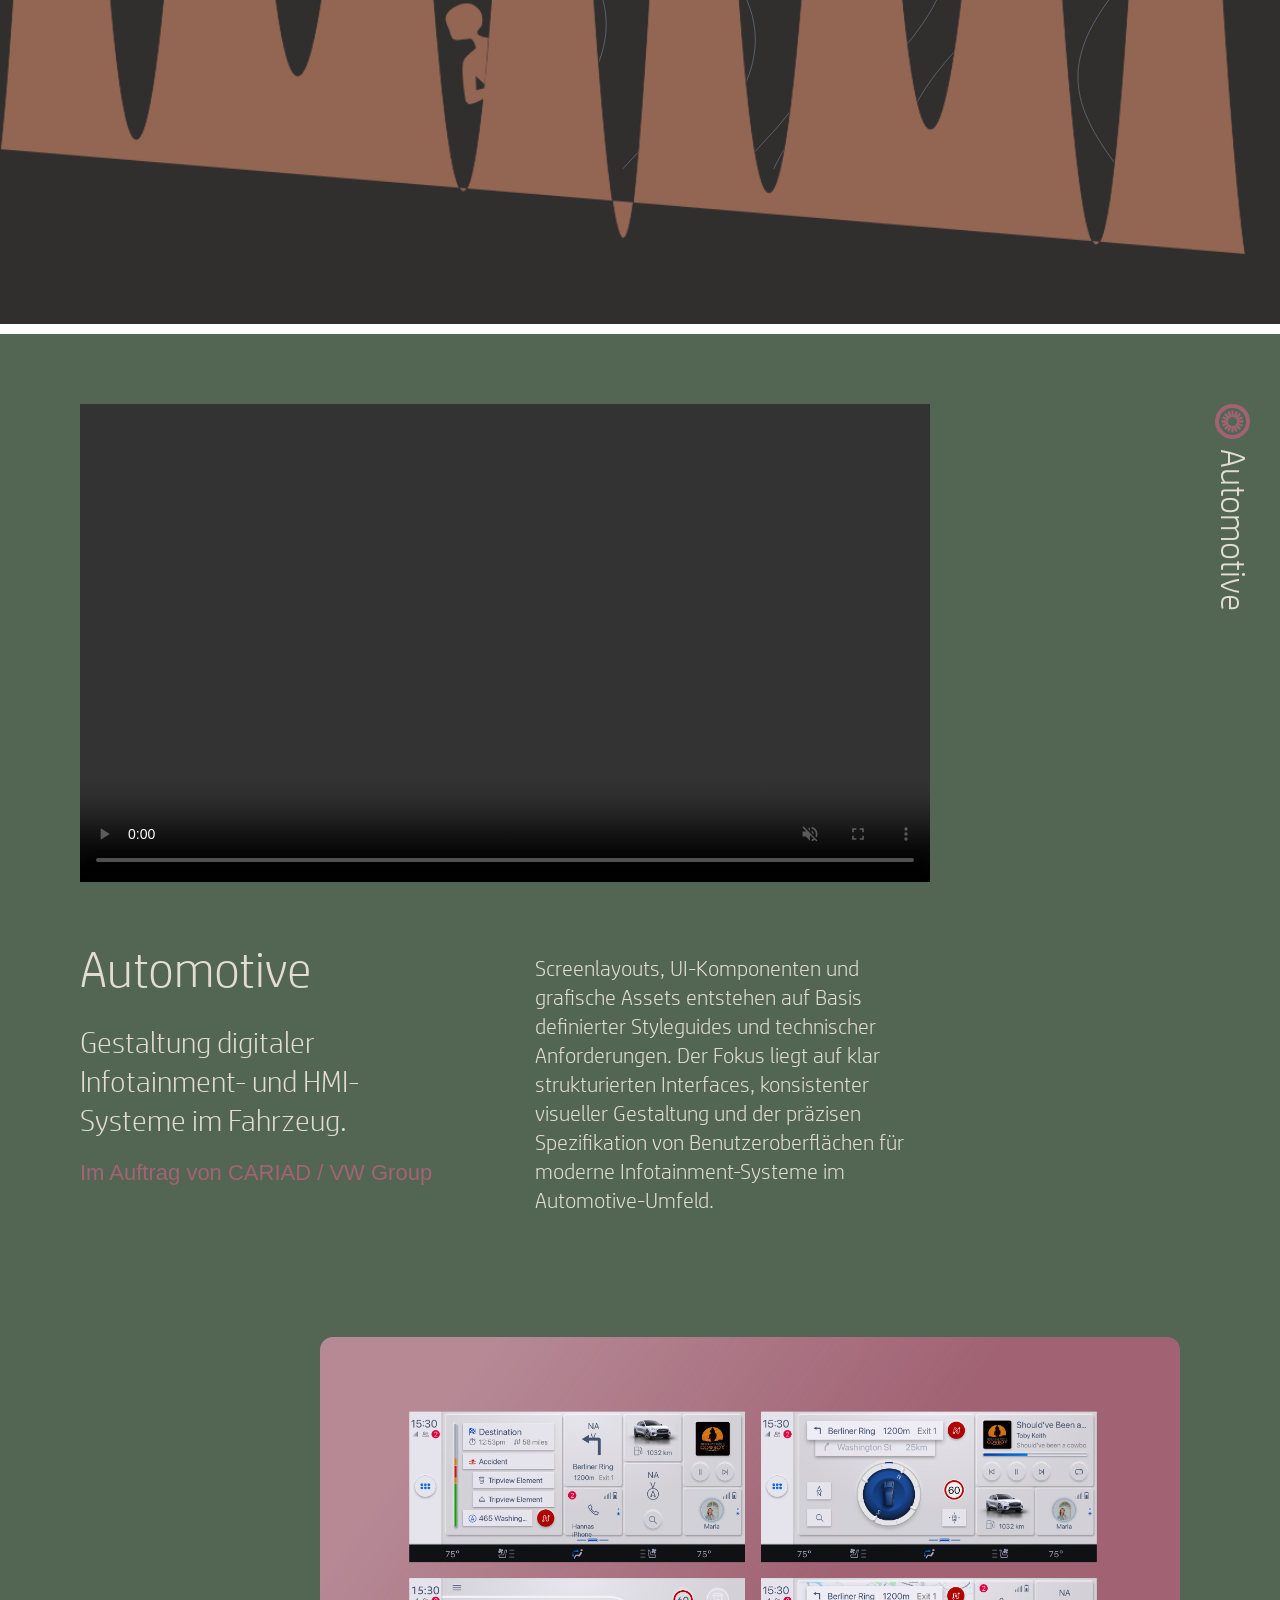
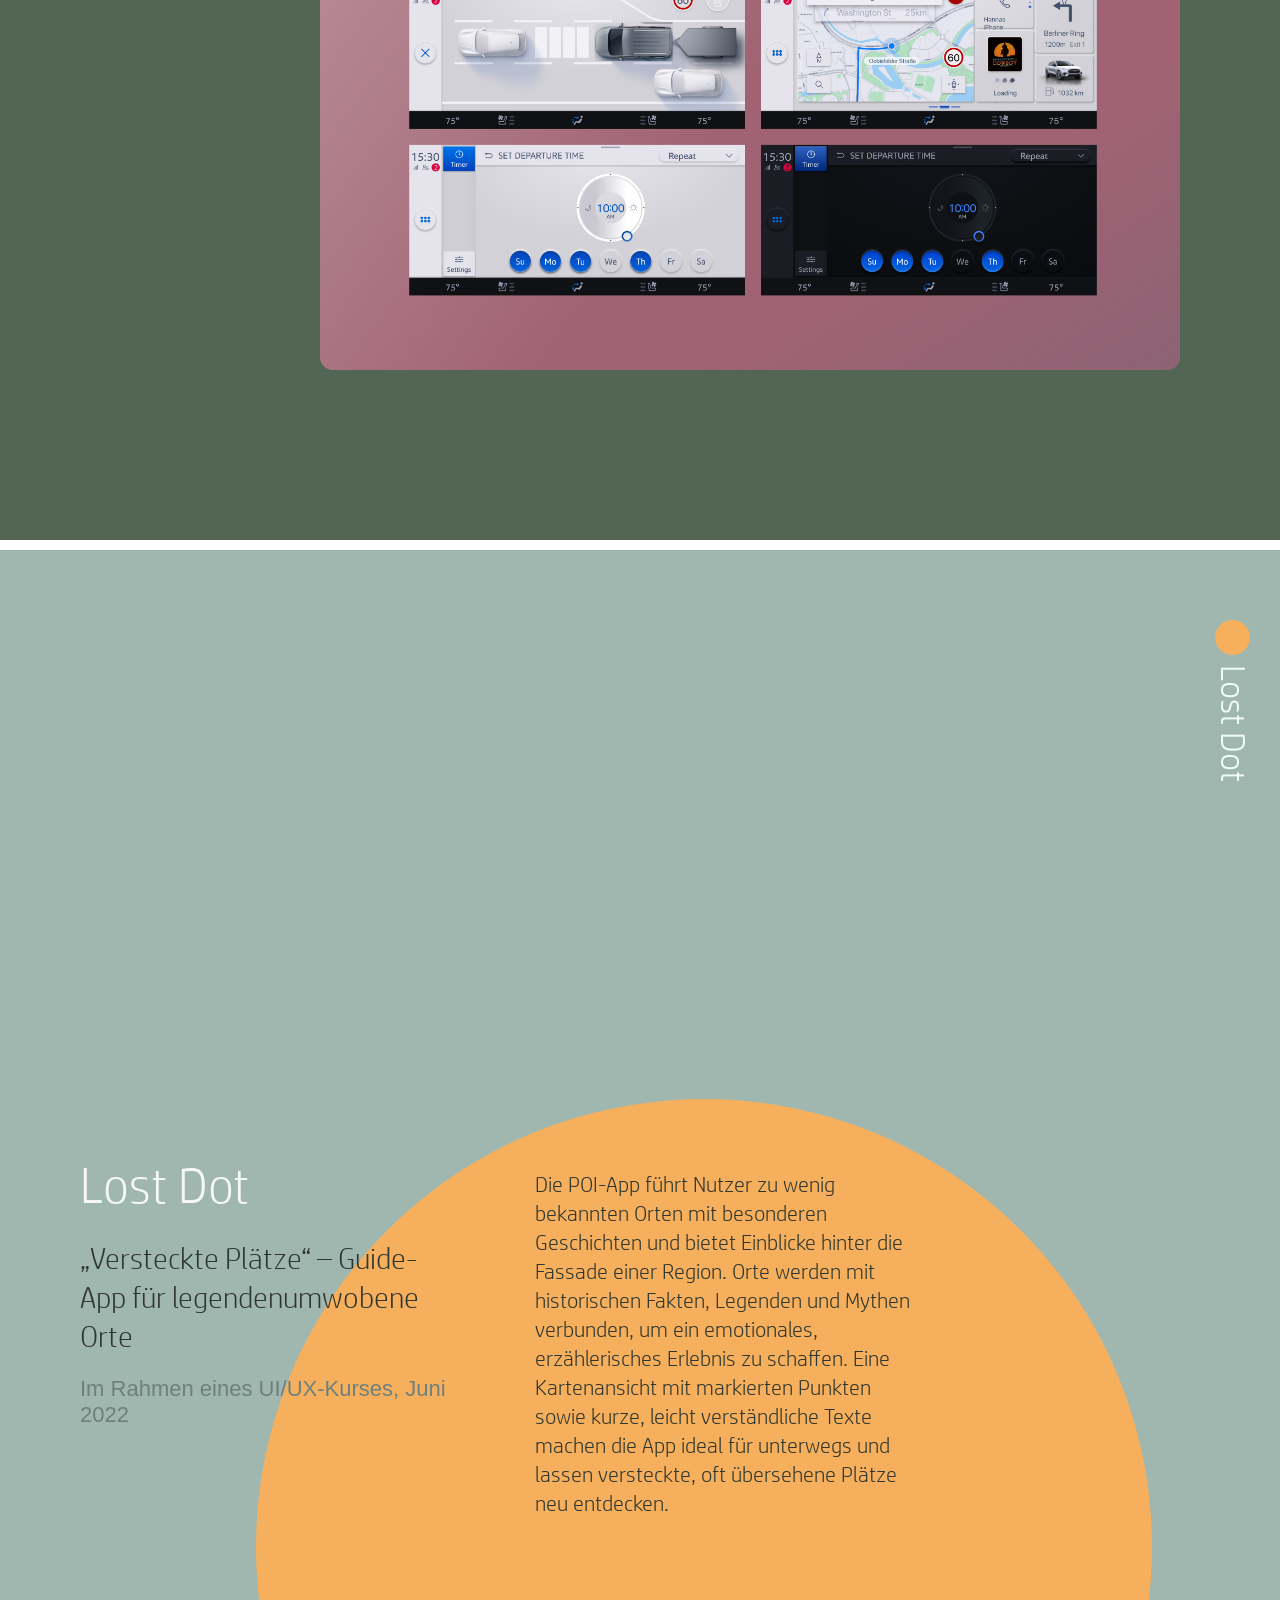
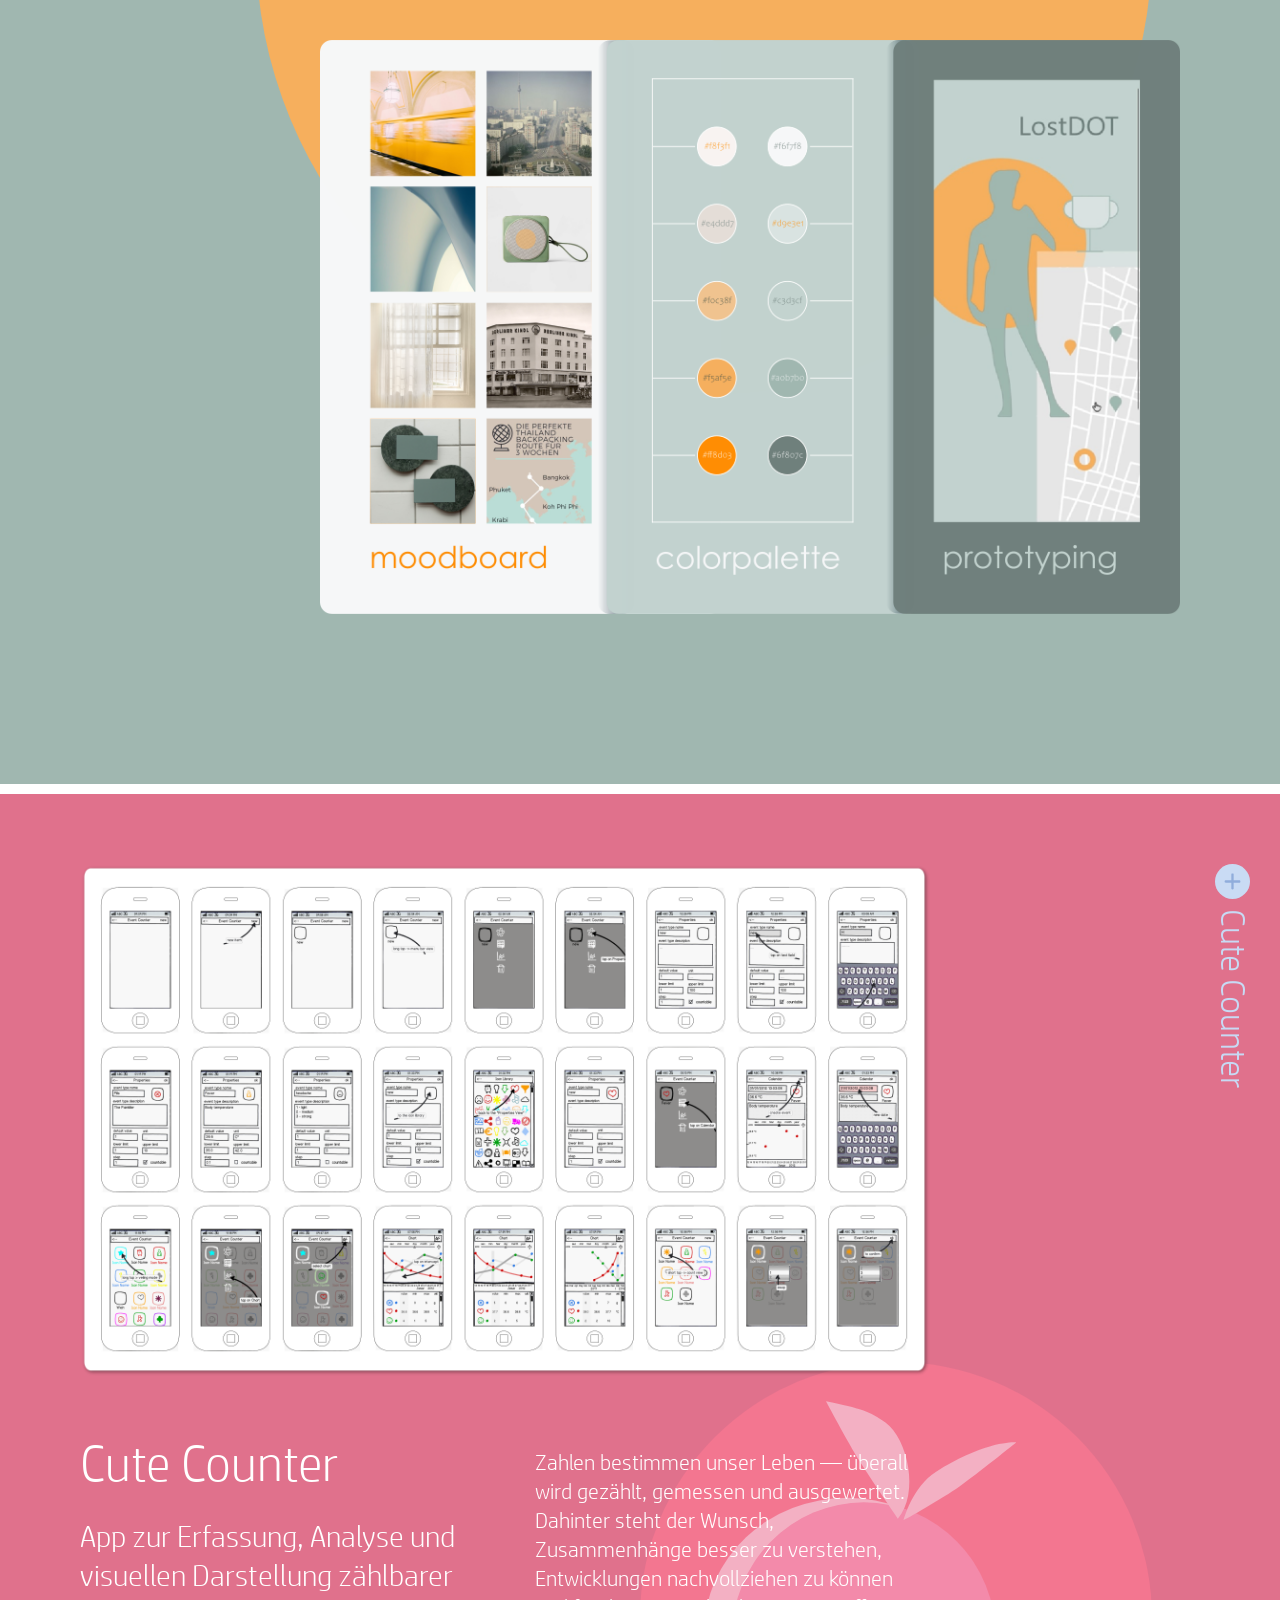
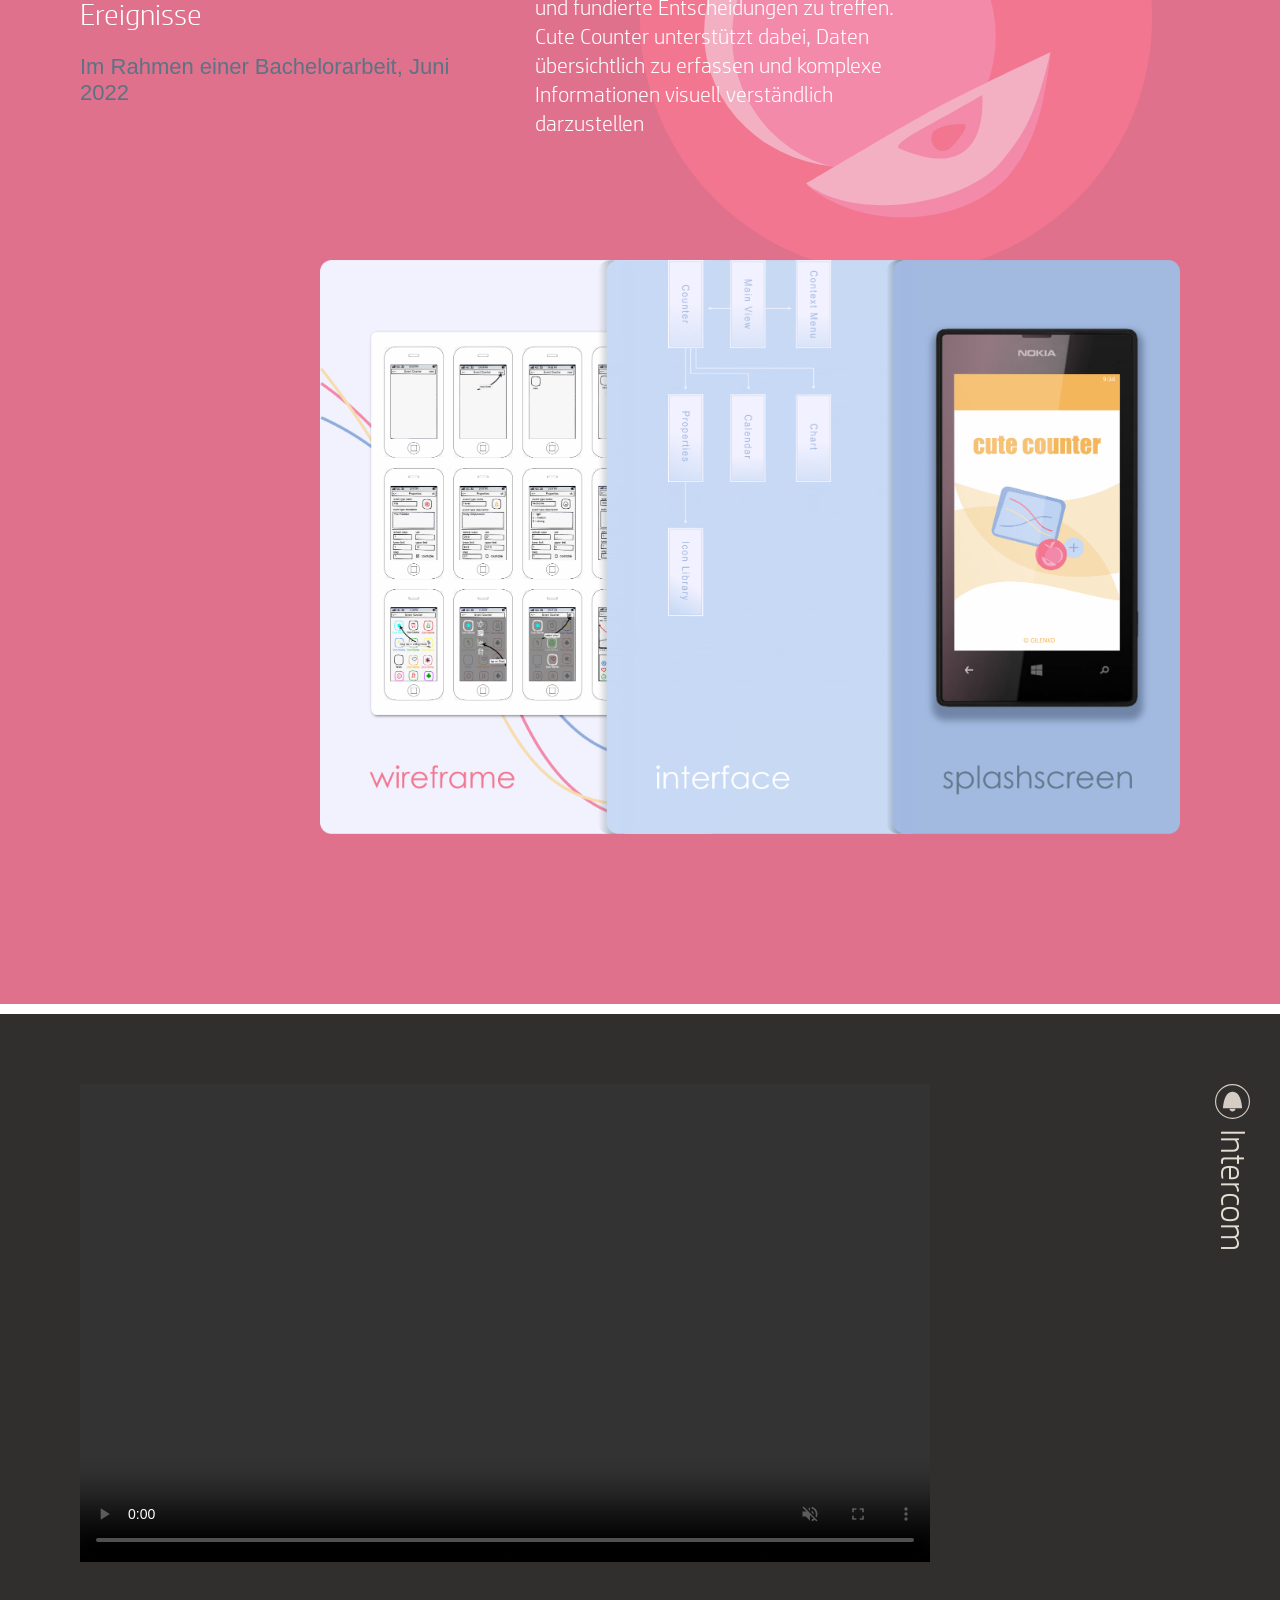
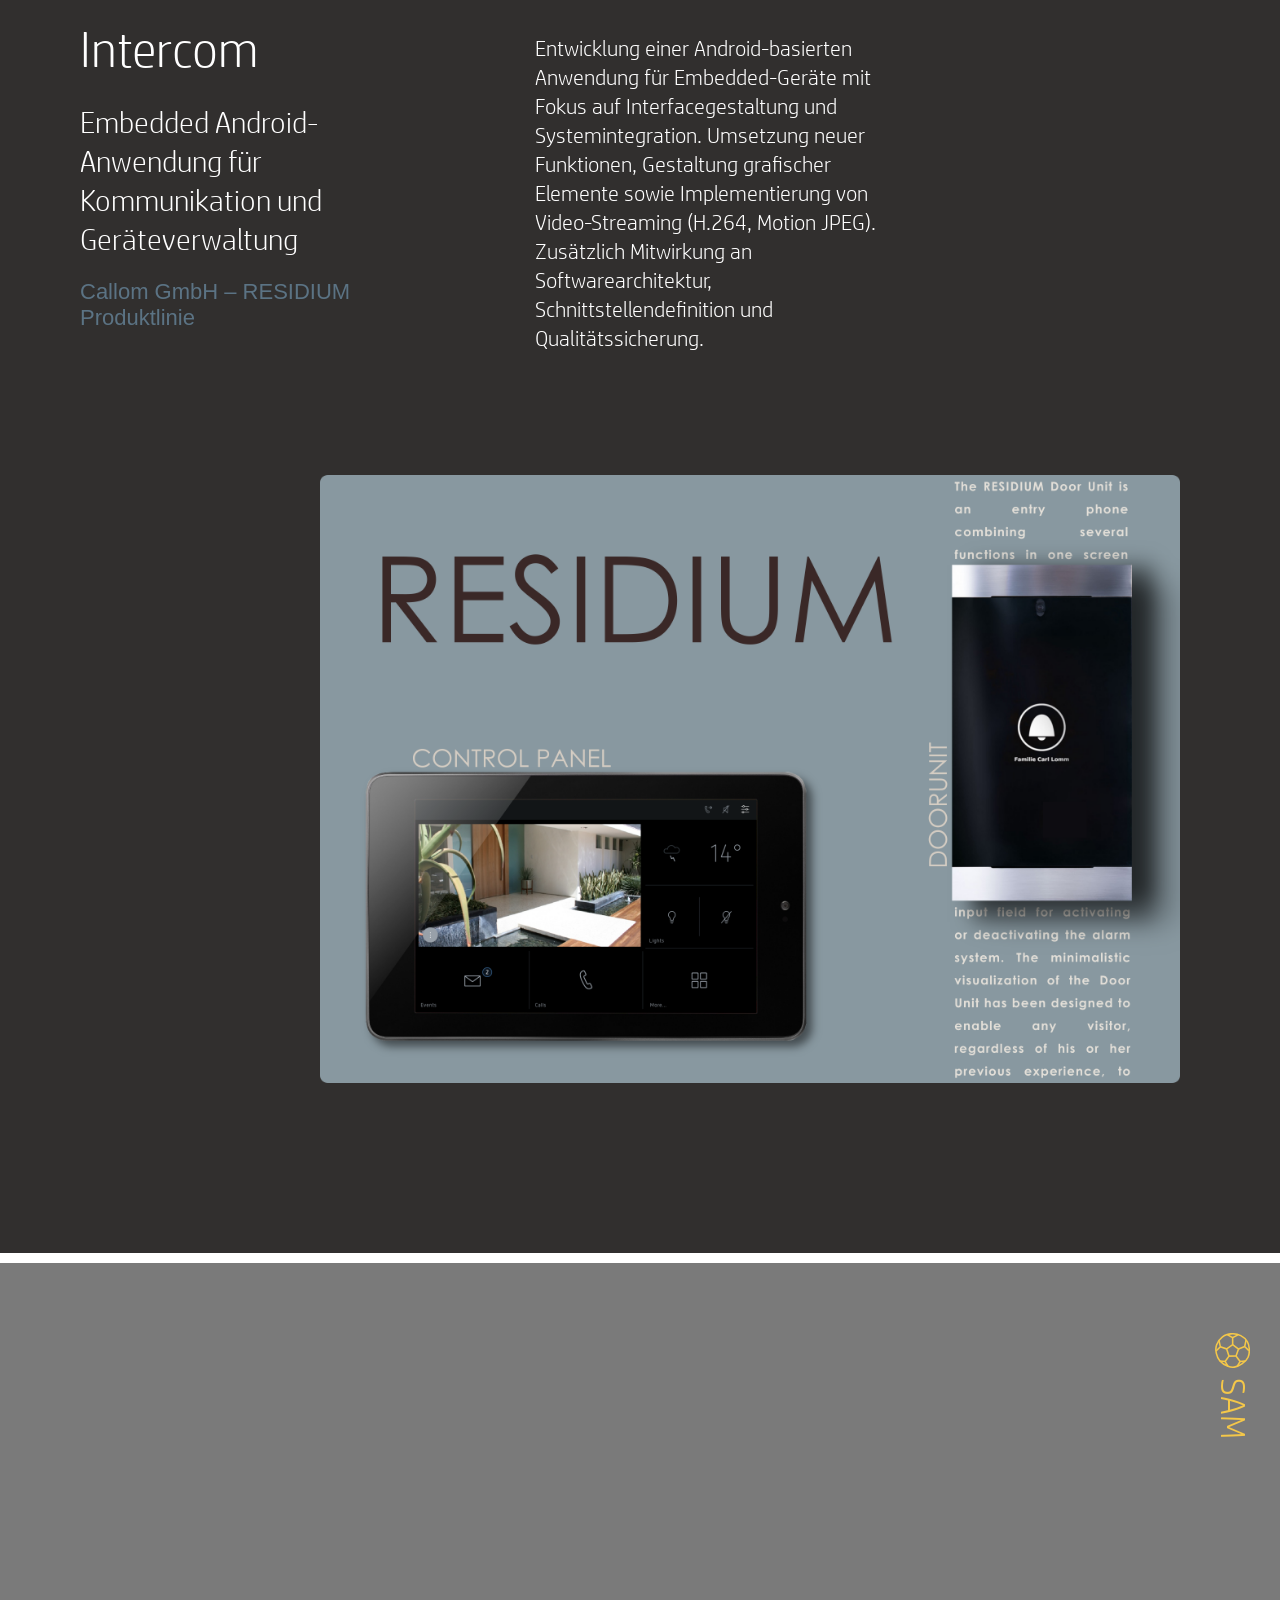
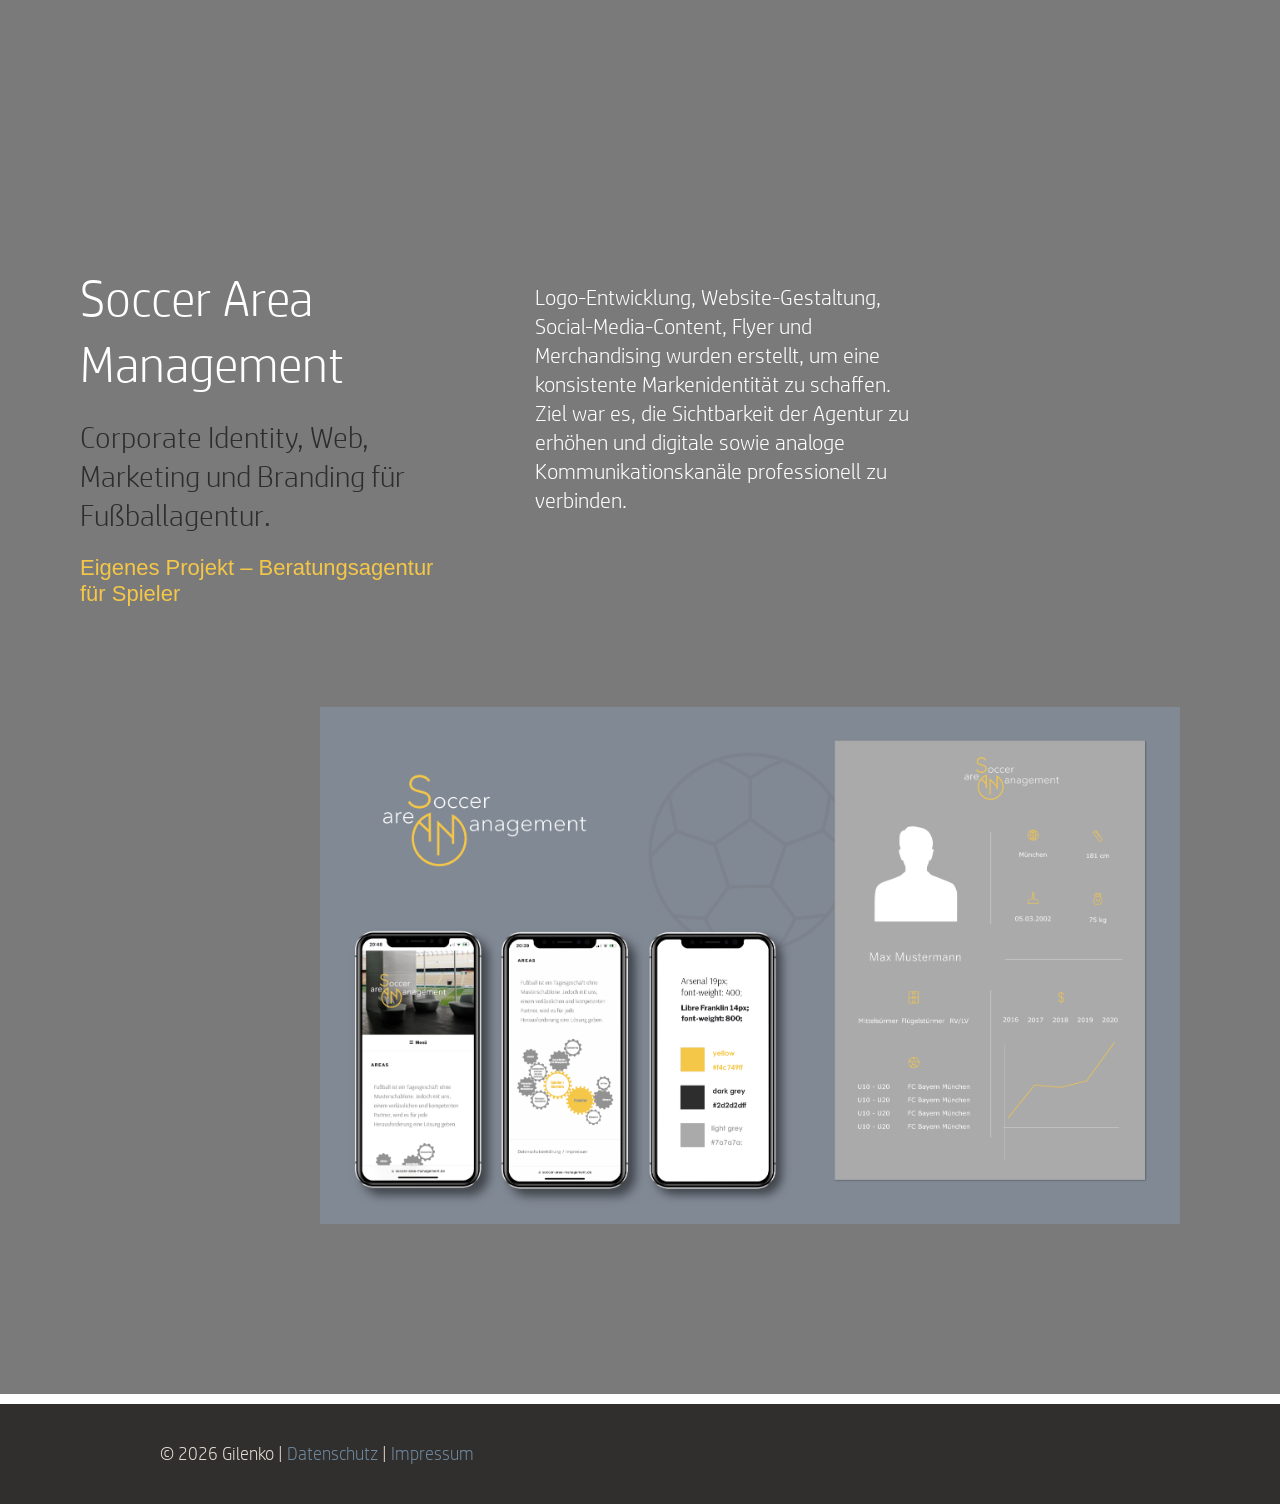
==== commit 5b98e254: "Update index.html" ====
--- a/index.html
+++ b/index.html
@@ -14,7 +14,6 @@
   <link rel="stylesheet" href="default.css">
   <link rel="stylesheet" href="style.css">
   <link rel="stylesheet" href="footer.css">
-  <link rel="stylesheet" href="css/stage.css">
 
 </head>
 
@@ -217,20 +216,10 @@
 
 				</div>
 
-				<section class="section-image-bottom">
-				        <img src="img/bottom_image_spaceholder.png" alt="">
-	
-						<div class="stage">
-							<div class="panel p3" style="background-image:url('img/img1.png')"></div>
-							<div class="panel p2" style="background-image:url('img/img2.png')"></div>
-							<div class="panel p1" style="background-image:url('img/img3.png')">
-							    <video class = "prototype" autoplay muted loop>
-									<source src="video/lostdot_prototype.mp4" type="video/mp4">
-								</video>
-							</div>
-						</div>
-		
-				</section>
+				<!-- IMAGE -->
+				<div class="section-image-bottom">
+					<img src="img/lostdot_image.png" alt="">
+				</div>
 
 			</div>
 	  
--- a/style.css
+++ b/style.css
@@ -250,12 +250,9 @@
    image bottom
 ========================= */
 .section-image-bottom {
-  position: relative;
-  z-index: 2;
   margin: 100px 100px 100px 320px;
 }
 .section-image-bottom img {
-  position: relative;
   width: 100%;
   height: auto;
   display: block;
@@ -337,29 +334,6 @@
   width: 100%;
   height: auto;;
 }
-
-
-
-
-
-
-
-
-
-.box {
- position: relative;
-  z-index: 3;
-  left: 80%;
-  top: 14,4%;
-  bottom:16,4%;
-}
-.prototype {
-	width: 100%;
-	height: 100%;
-}
-
-
-
 
 
 /* =========================
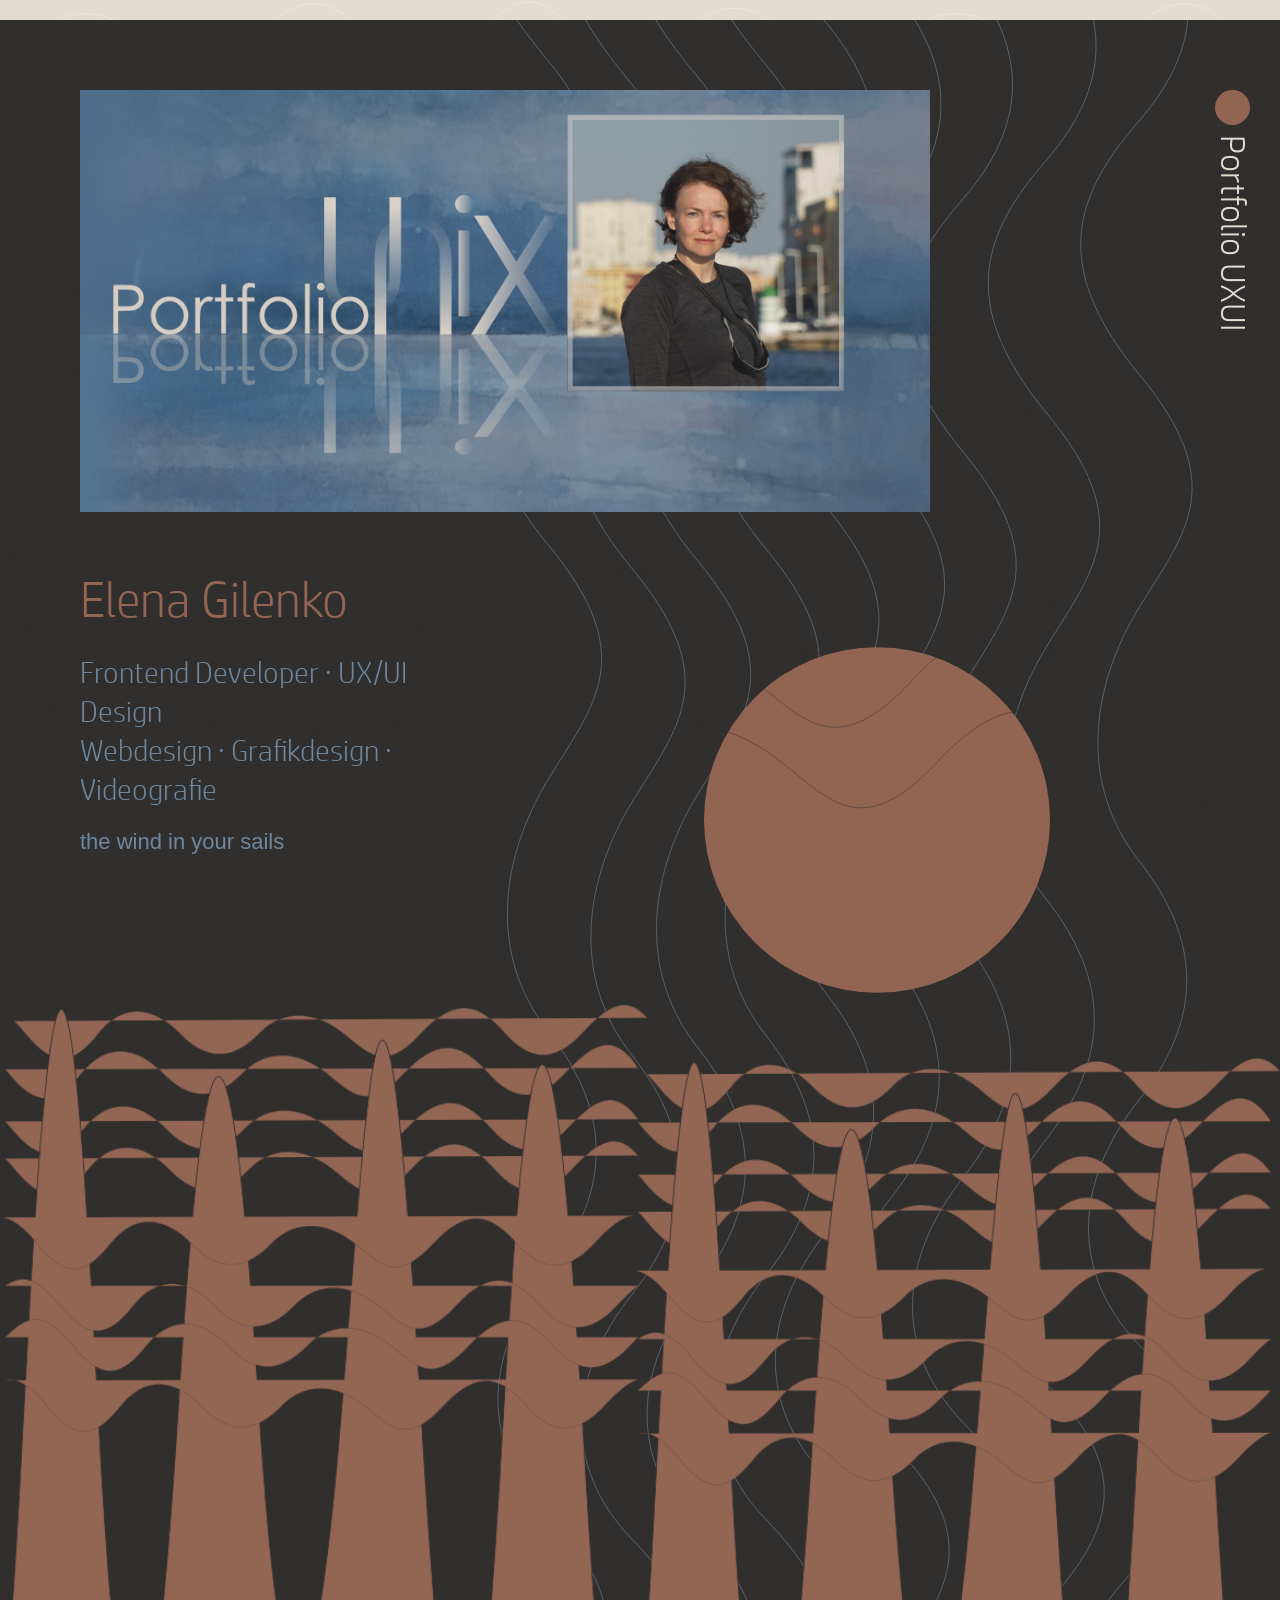
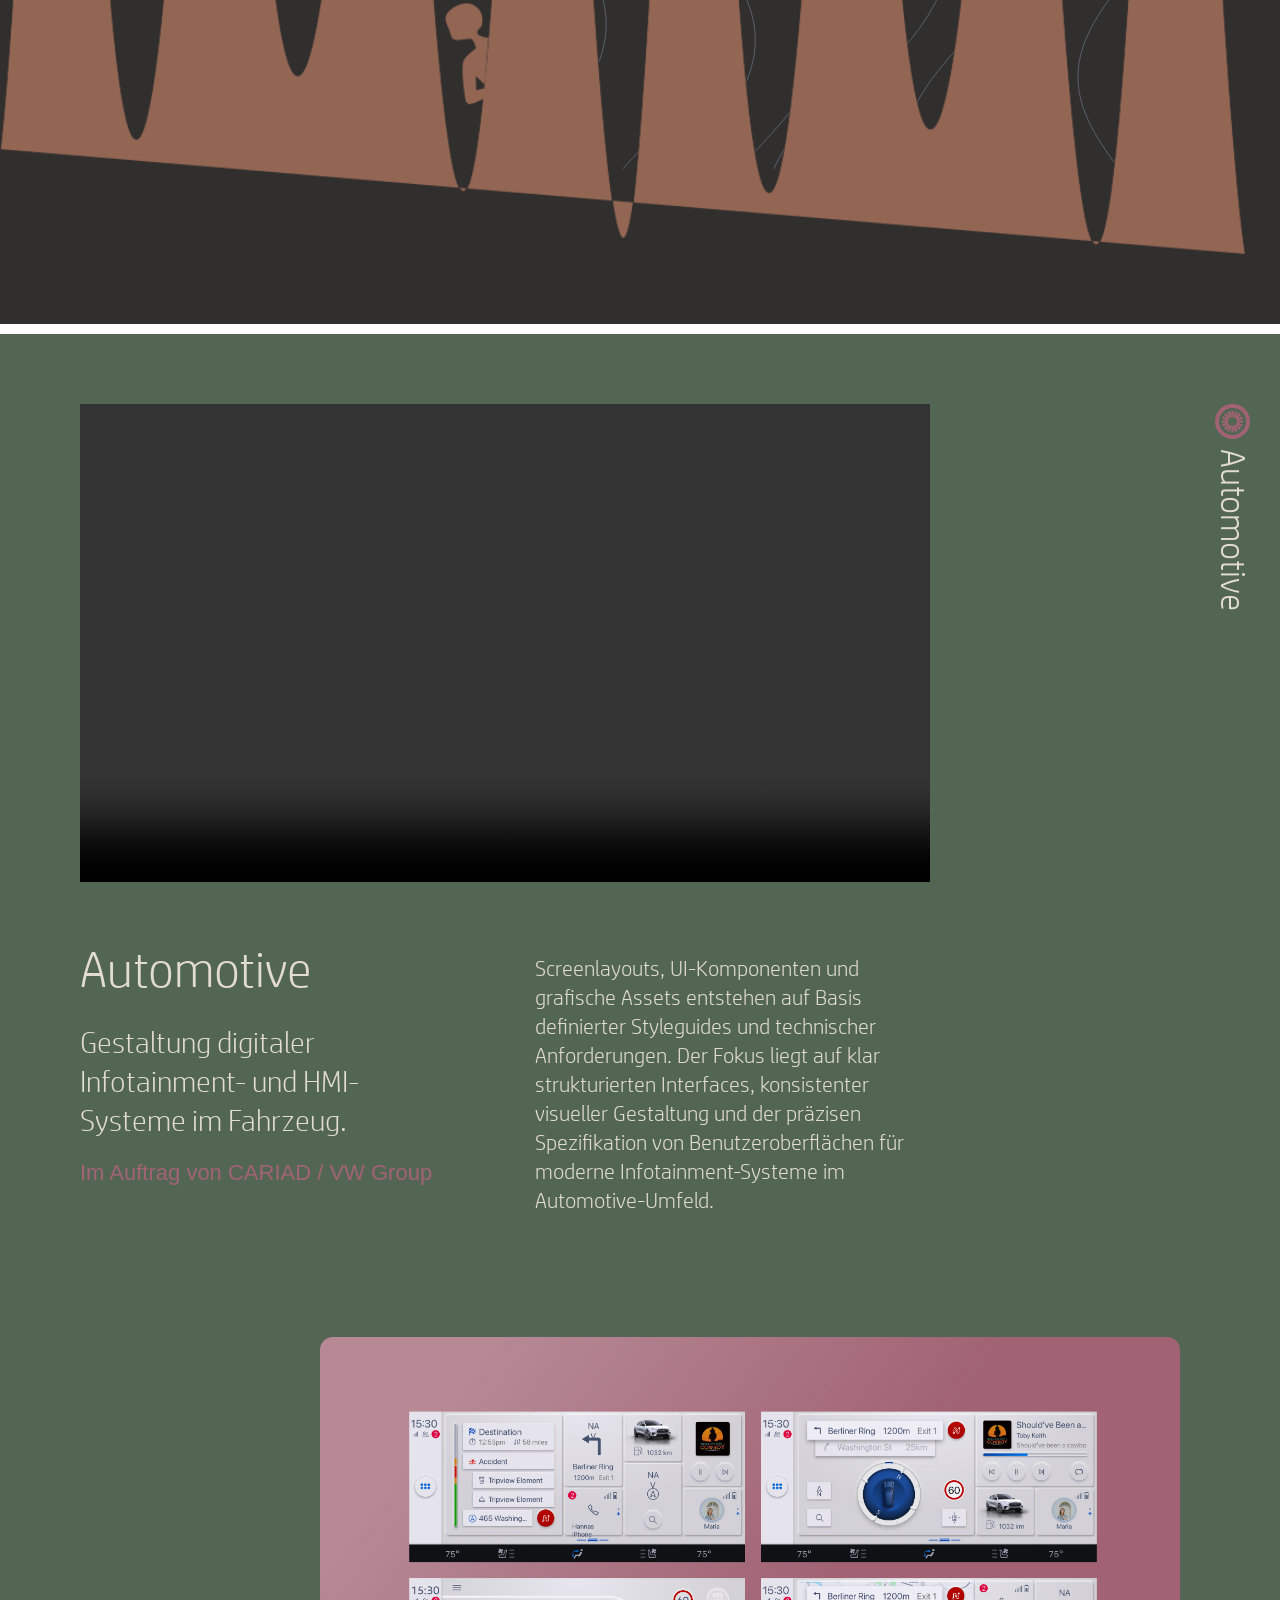
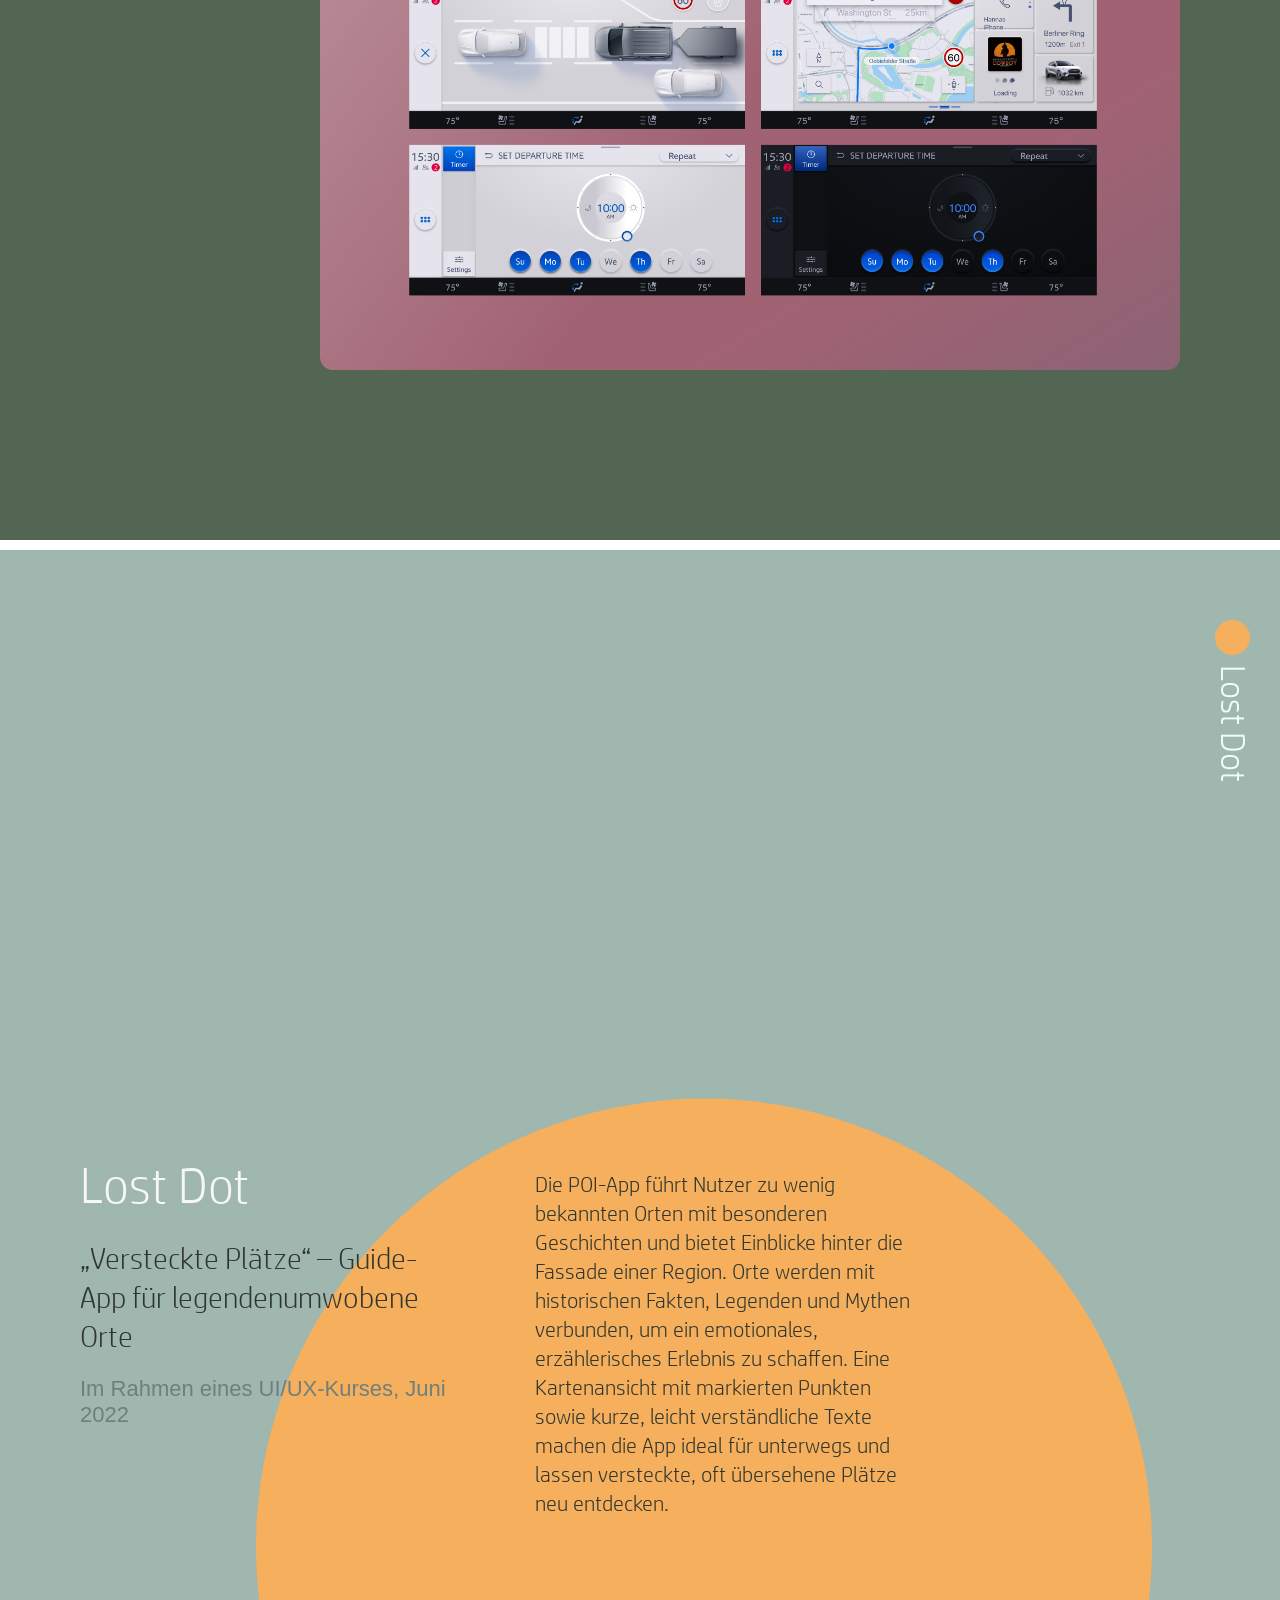
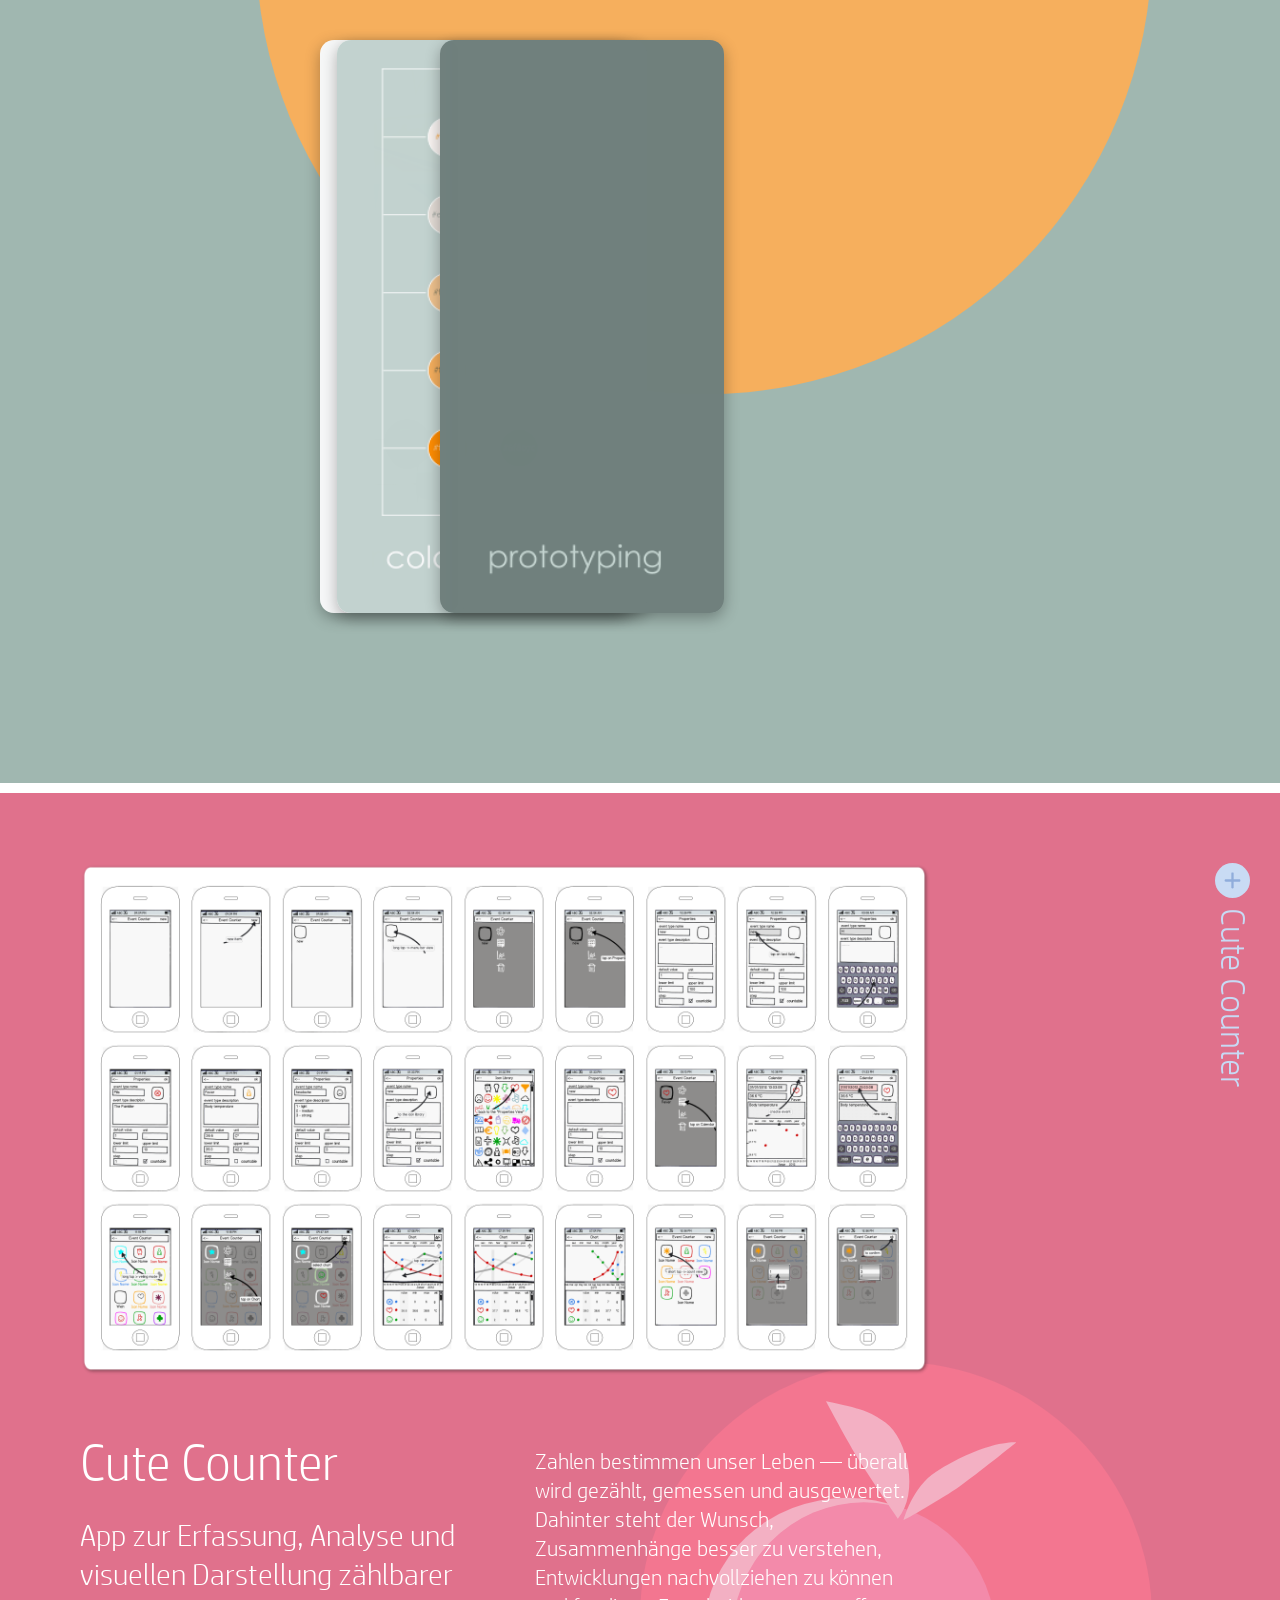
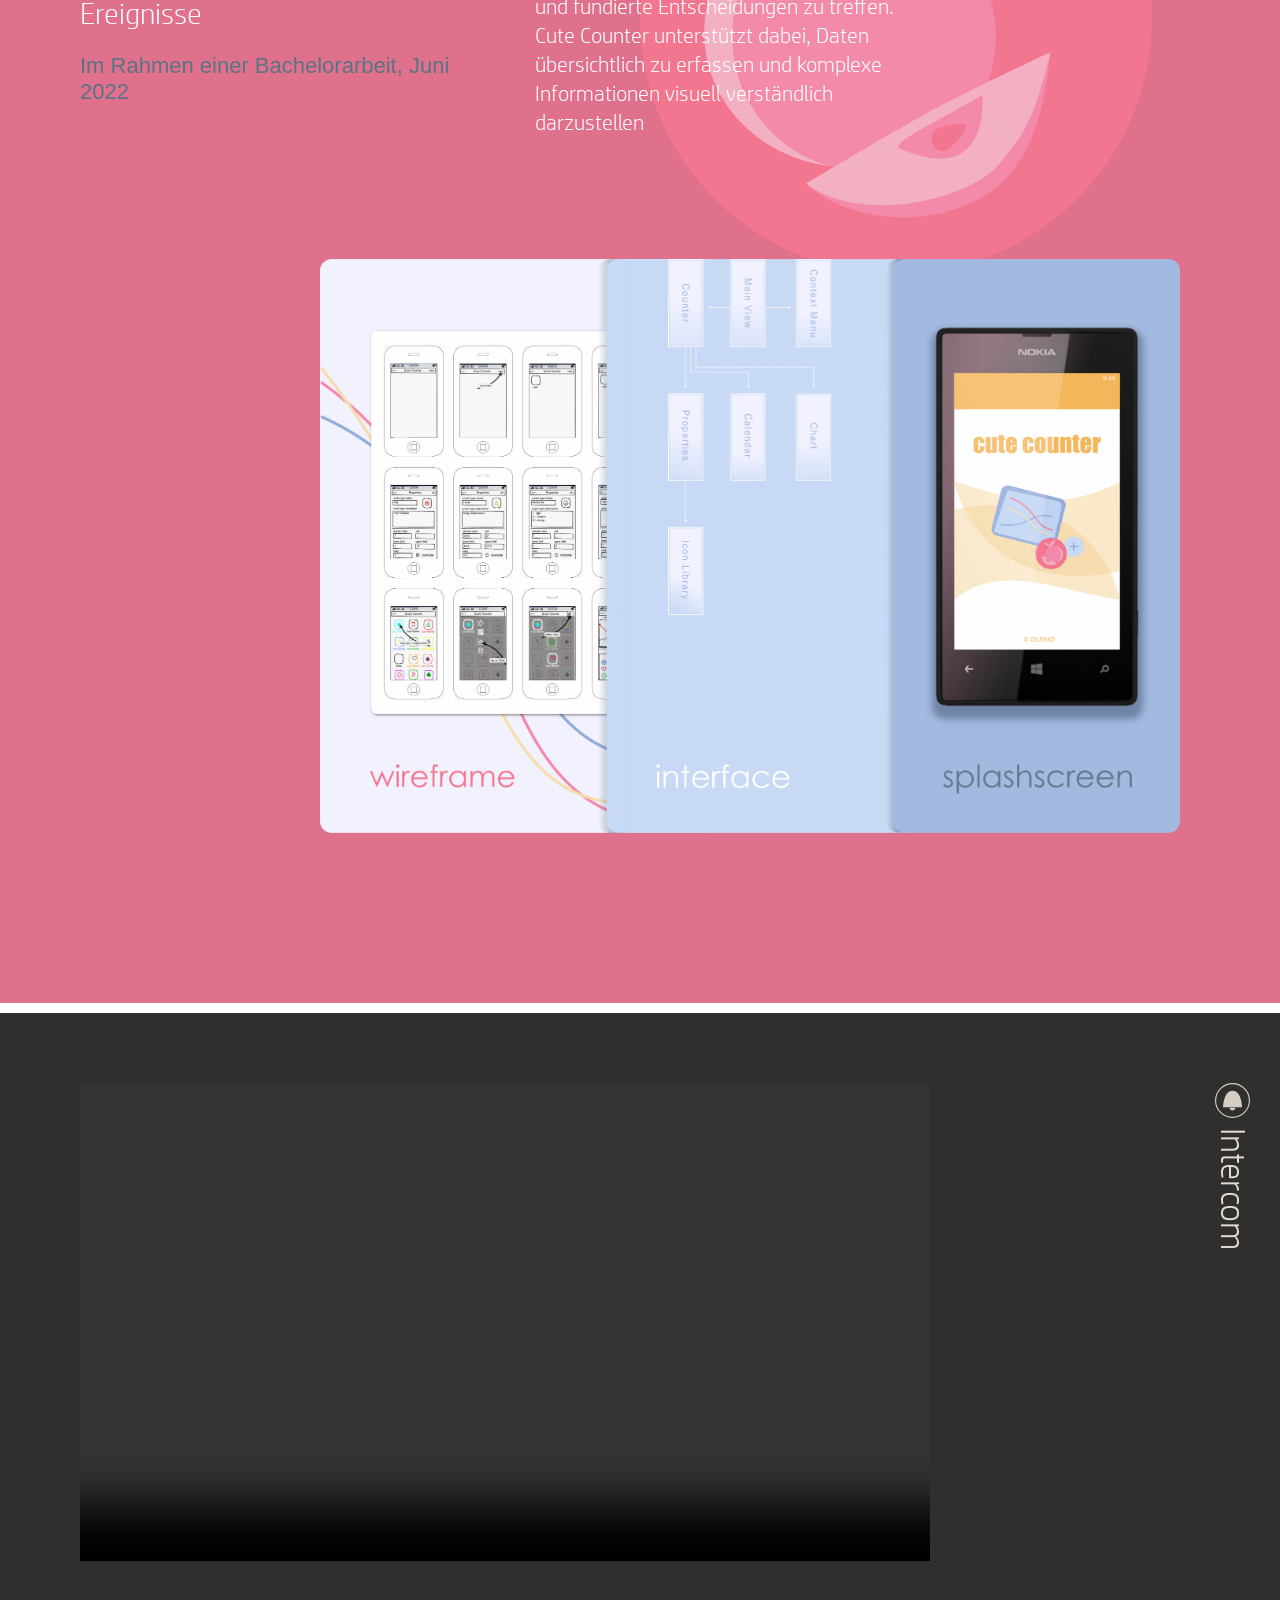
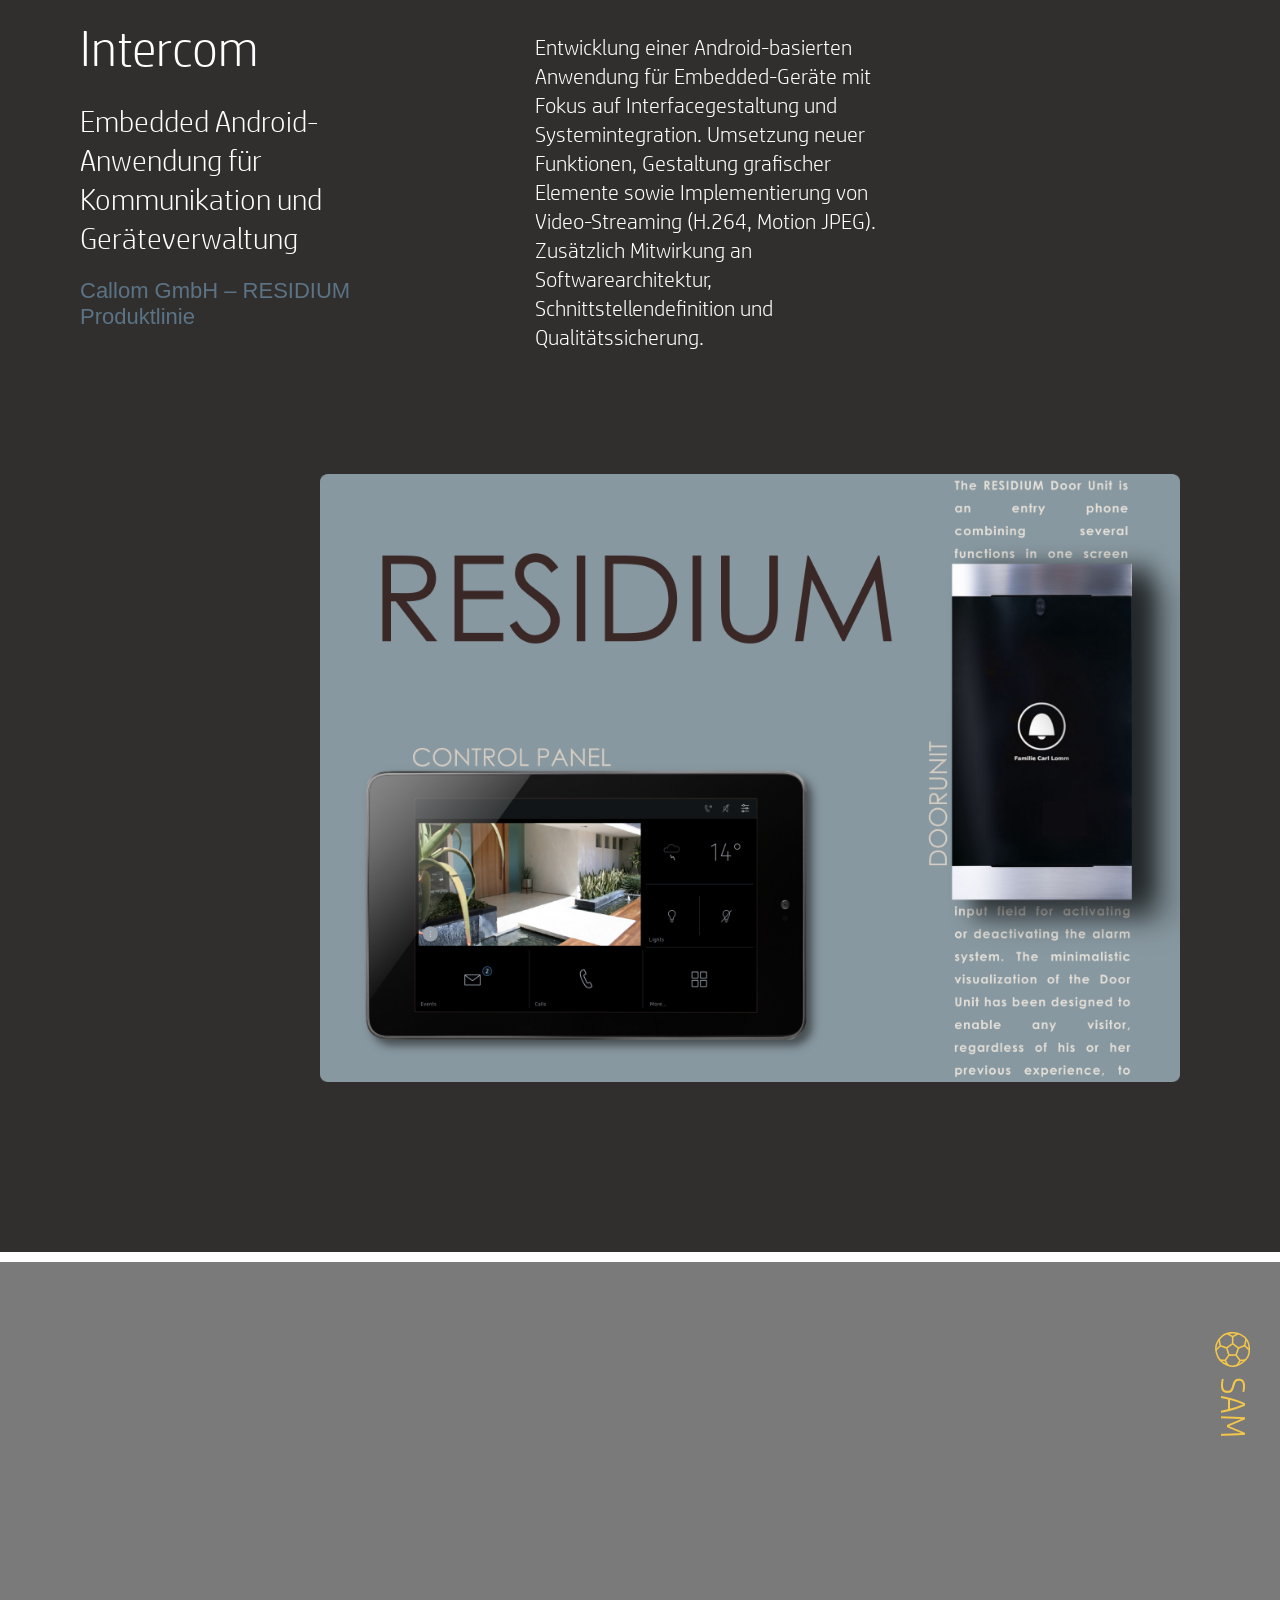
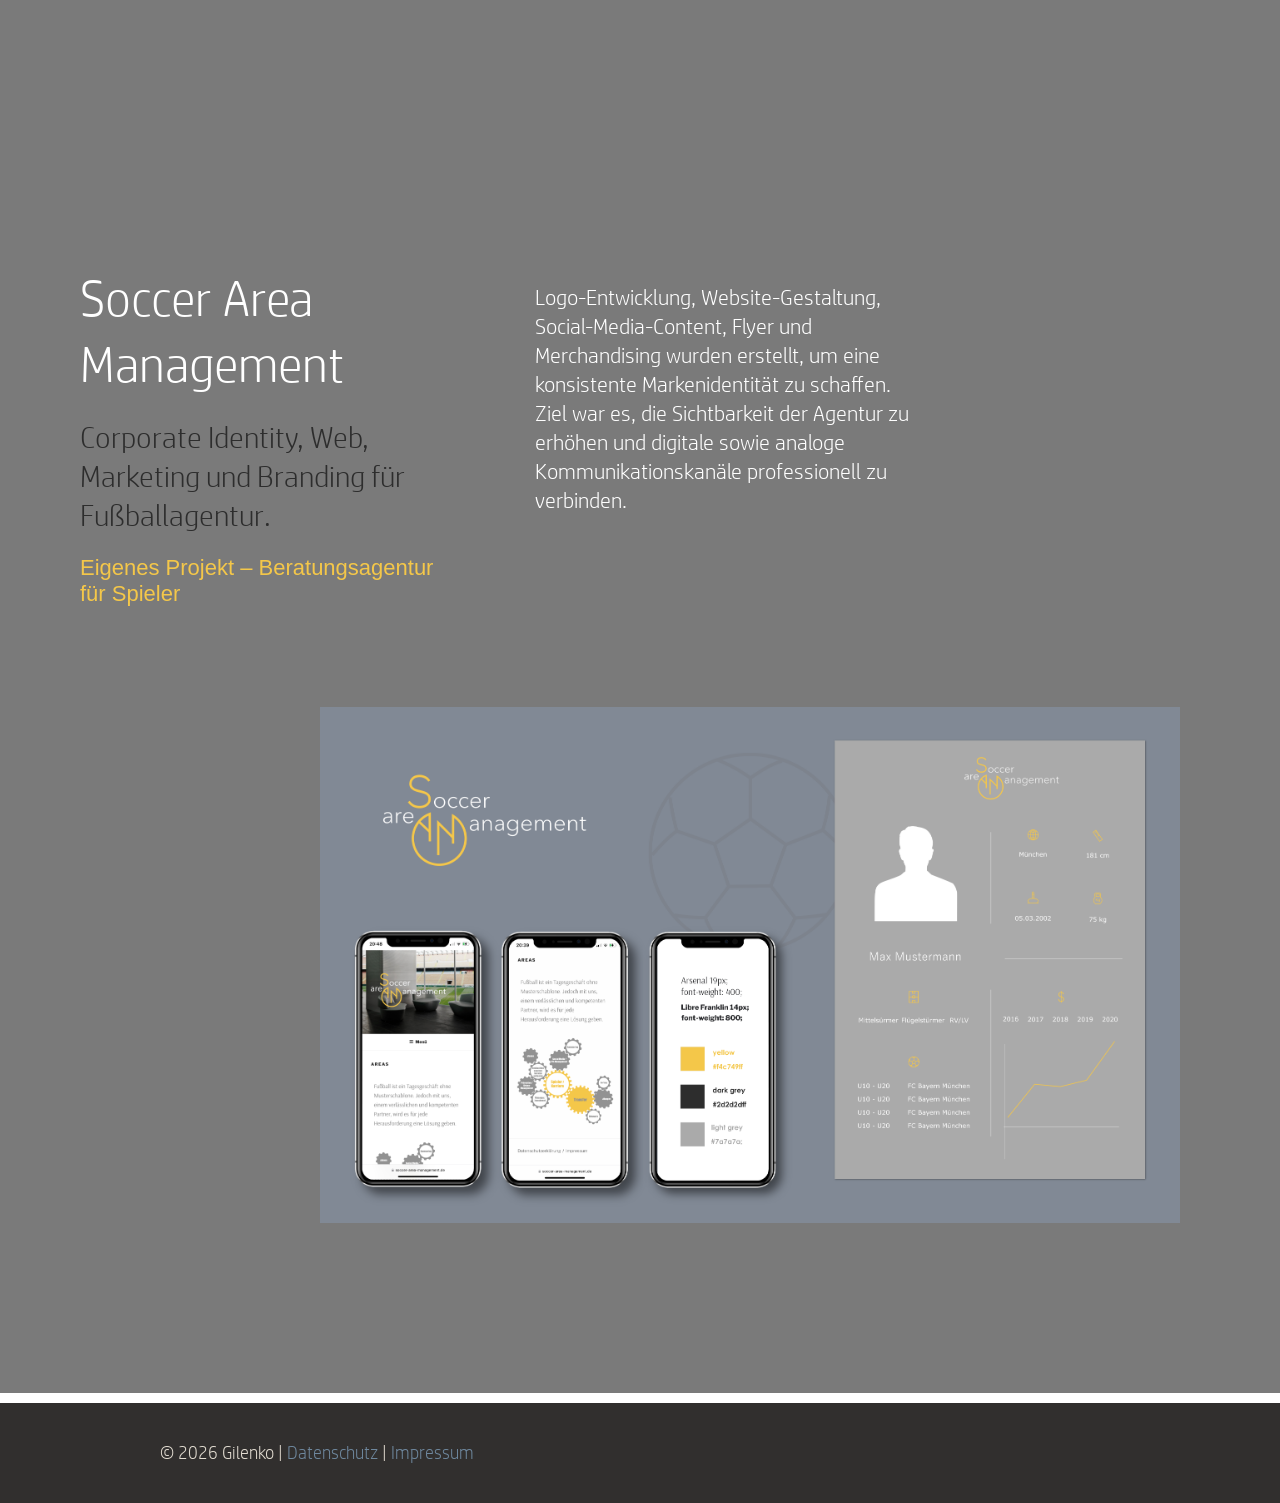
==== commit c9568fd4: "Update index.html" ====
--- a/index.html
+++ b/index.html
@@ -14,6 +14,7 @@
   <link rel="stylesheet" href="default.css">
   <link rel="stylesheet" href="style.css">
   <link rel="stylesheet" href="footer.css">
+  <link rel="stylesheet" href="css/stage.css">
 
 </head>
 
@@ -216,10 +217,20 @@
 
 				</div>
 
-				<!-- IMAGE -->
-				<div class="section-image-bottom">
-					<img src="img/lostdot_image.png" alt="">
-				</div>
+				<section class="section-image-bottom">
+				        <img src="img/bottom_image_spaceholder.png" alt="">
+	
+						<div class="stage">
+							<div class="panel p3" style="background-image:url('img/img1.png')"></div>
+							<div class="panel p2" style="background-image:url('img/img2.png')"></div>
+							<div class="panel p1" style="background-image:url('img/img3.png')">
+							    <video class = "prototype" autoplay muted loop>
+									<source src="video/lostdot_prototype.mp4" type="video/mp4">
+								</video>
+							</div>
+						</div>
+		
+				</section>
 
 			</div>
 	  
--- a/style.css
+++ b/style.css
@@ -250,9 +250,12 @@
    image bottom
 ========================= */
 .section-image-bottom {
+  position: relative;
+  z-index: 2;
   margin: 100px 100px 100px 320px;
 }
 .section-image-bottom img {
+  position: relative;
   width: 100%;
   height: auto;
   display: block;
--- a/css/stage.css
+++ b/css/stage.css
@@ -0,0 +1,53 @@
+.stage {
+  position: absolute;
+  z-index:3;
+  top:0;
+  width: 100%;
+  height: 100%;  
+}
+
+/* Panels */
+.panel {
+  overflow:hidden;
+  position: absolute;
+  top:0;
+  width:36%;
+  height:100%;
+  transition: transform 1s ease;
+  background-size: cover;
+  background-position: center;
+  border-radius: 14px;
+  box-shadow: 0 5px 15px rgba(0,0,0,0.3);
+  transition: transform 1s ease;
+}
+
+.p1 {
+  position: relative;
+  width:33%;
+  height:100%;
+    display:flex;
+  justify-content:center;
+  align-items:flex-start;
+}
+
+/* z-index */
+.p3 { z-index:3; left: 0; }   /* fix links */
+.p2 { z-index:4; left: 2%; }   /* startet leicht rechts von 3 */
+.p1 { z-index:5; left: 14%; }   /* startet leicht rechts von 2 */
+
+/* Zielposition */
+.move .p2 { transform: translateX(86%); }  /* rechts von Panel3 */
+.move .p1 { transform: translateX(156%); }  /* rechts von Panel2 */
+
+.prototype{
+  position:absolute;
+
+  top:5%;
+  bottom:17%;
+
+  left:50%;
+  transform:translateX(-50%);
+
+  width:70%;       /* Breite des Videos */
+  height:auto;
+}
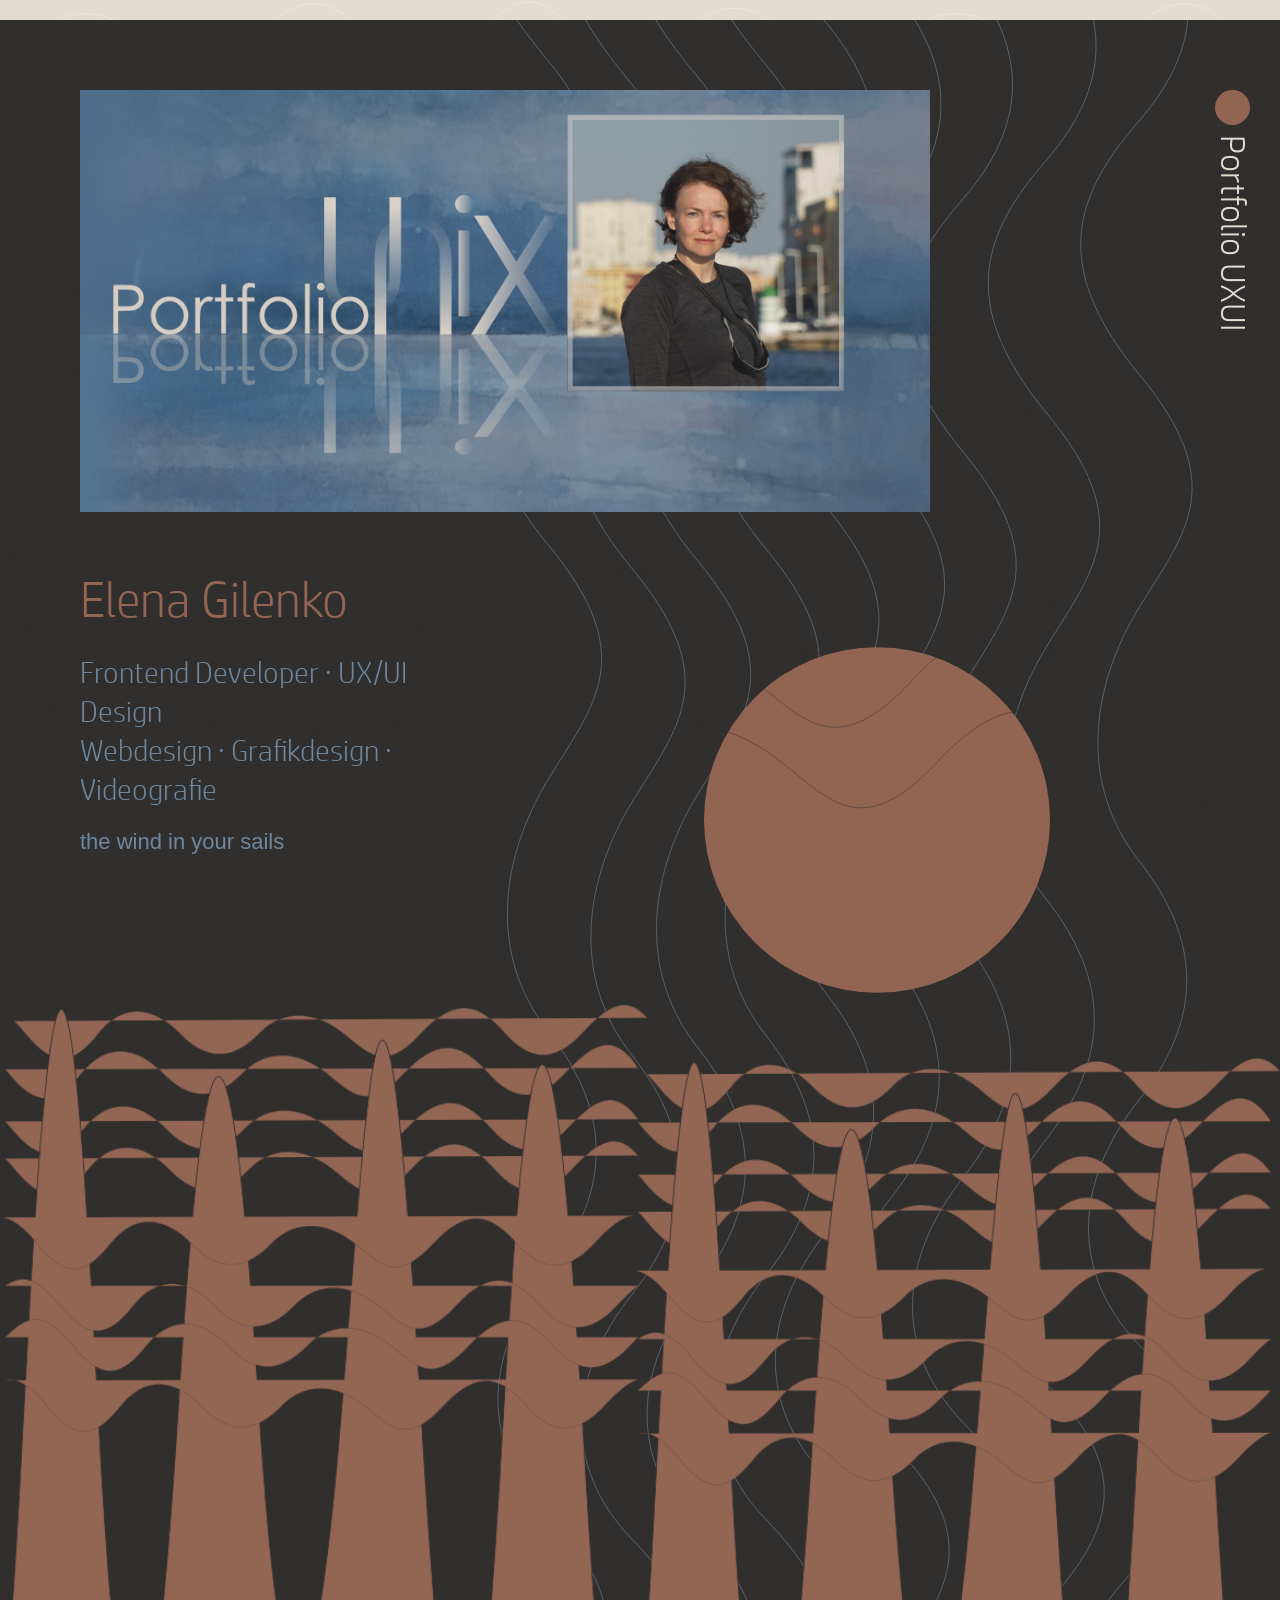
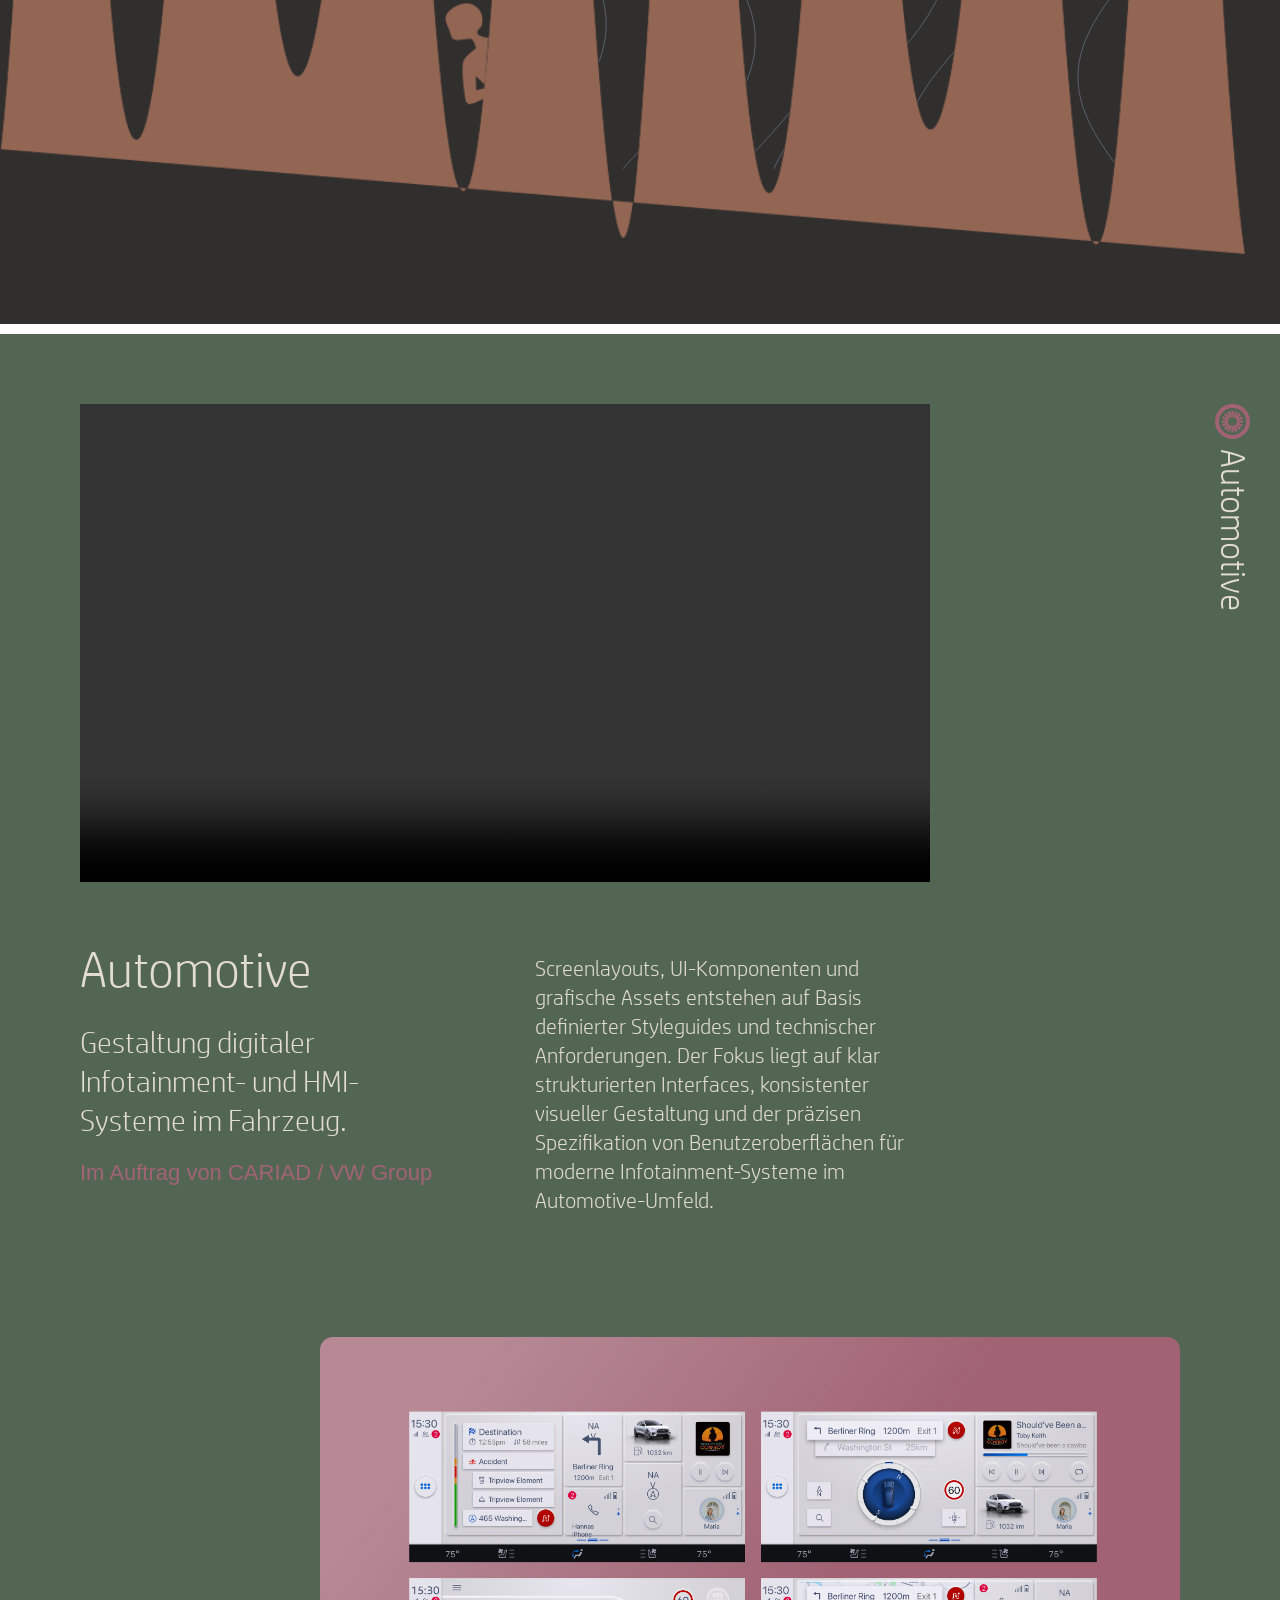
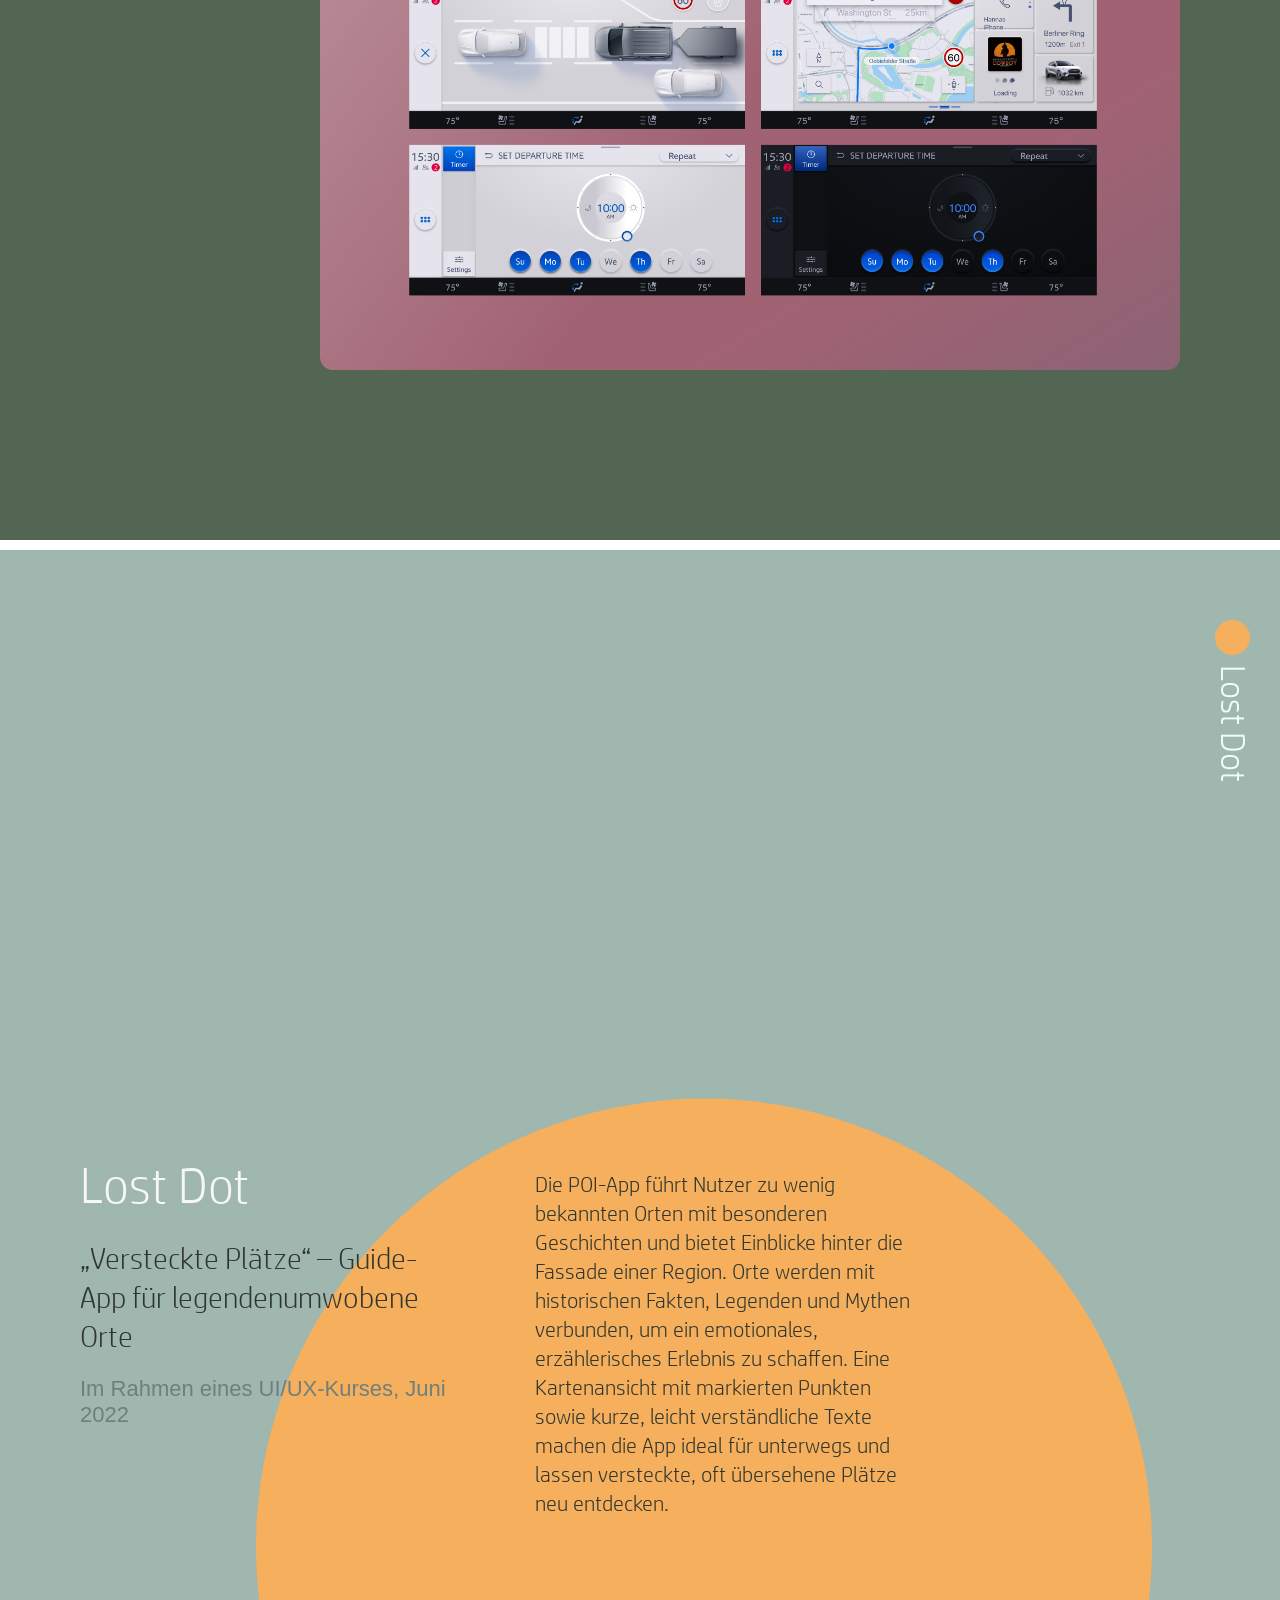
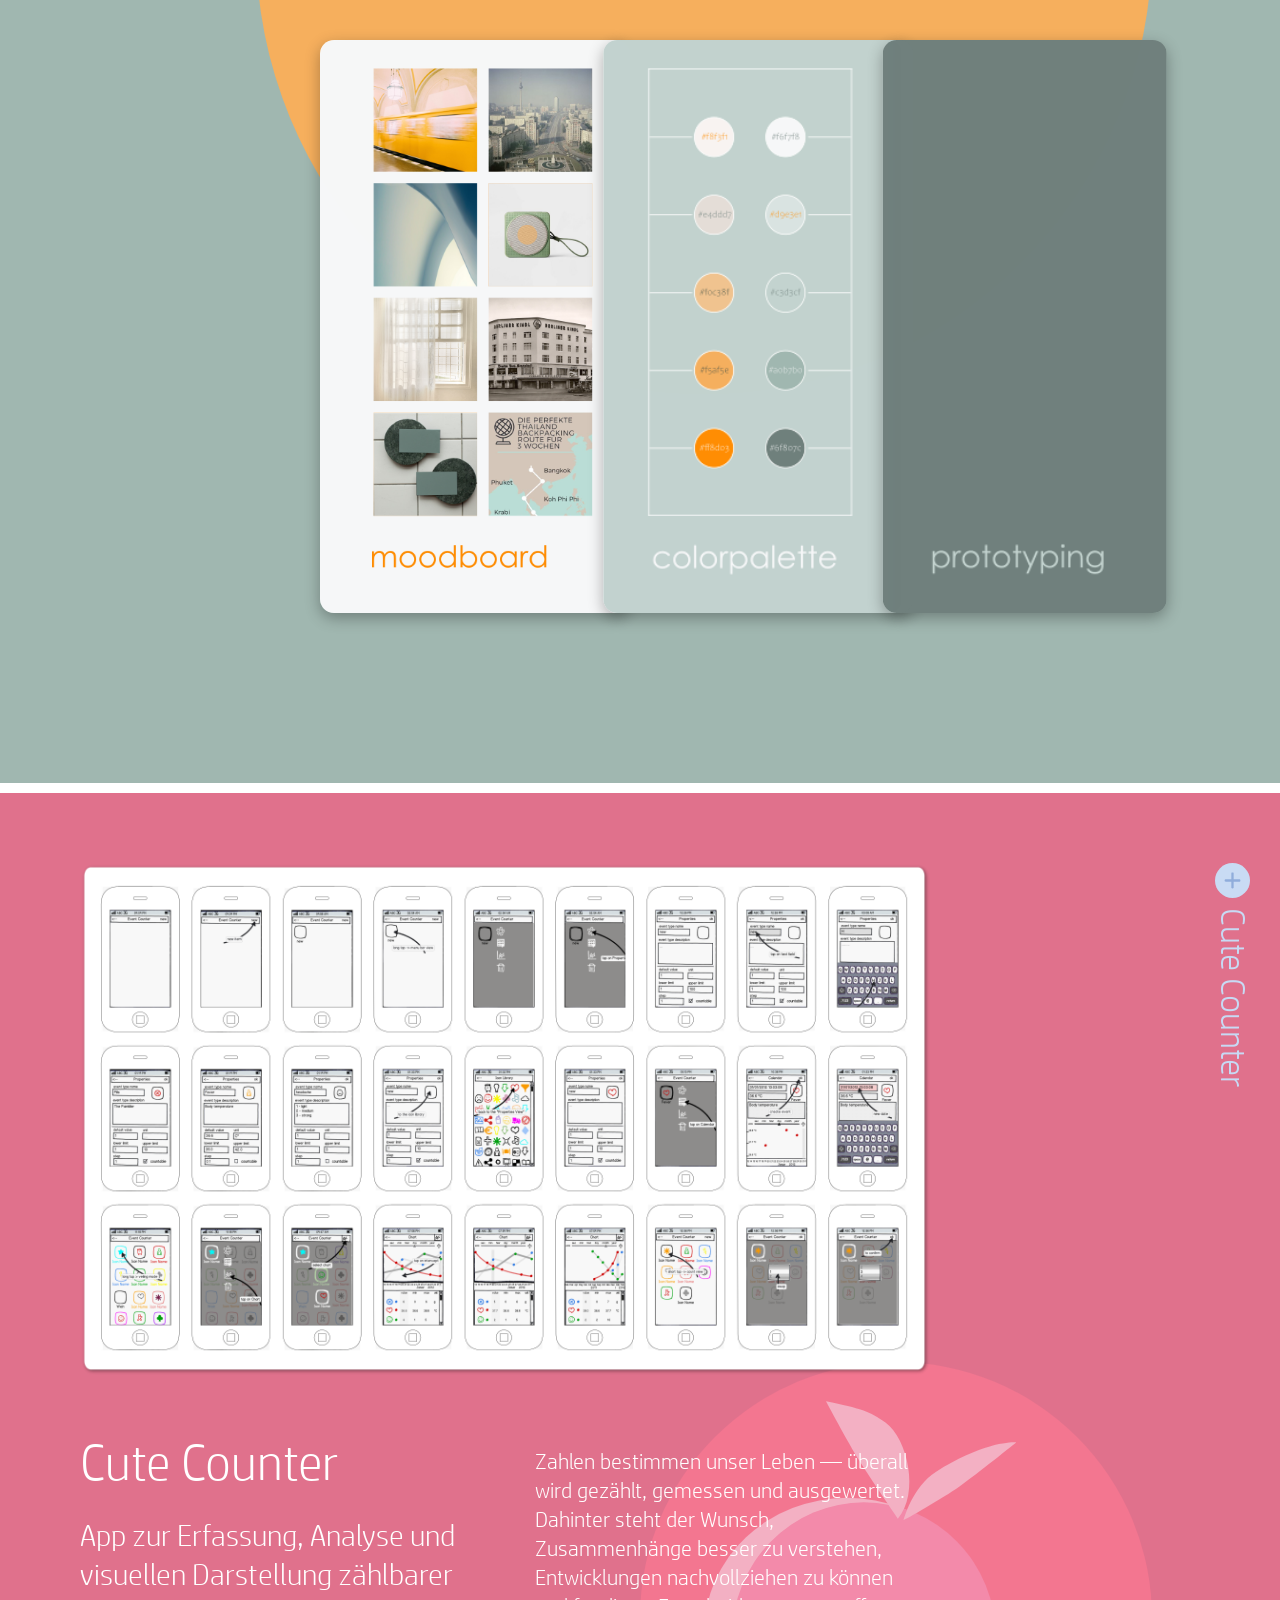
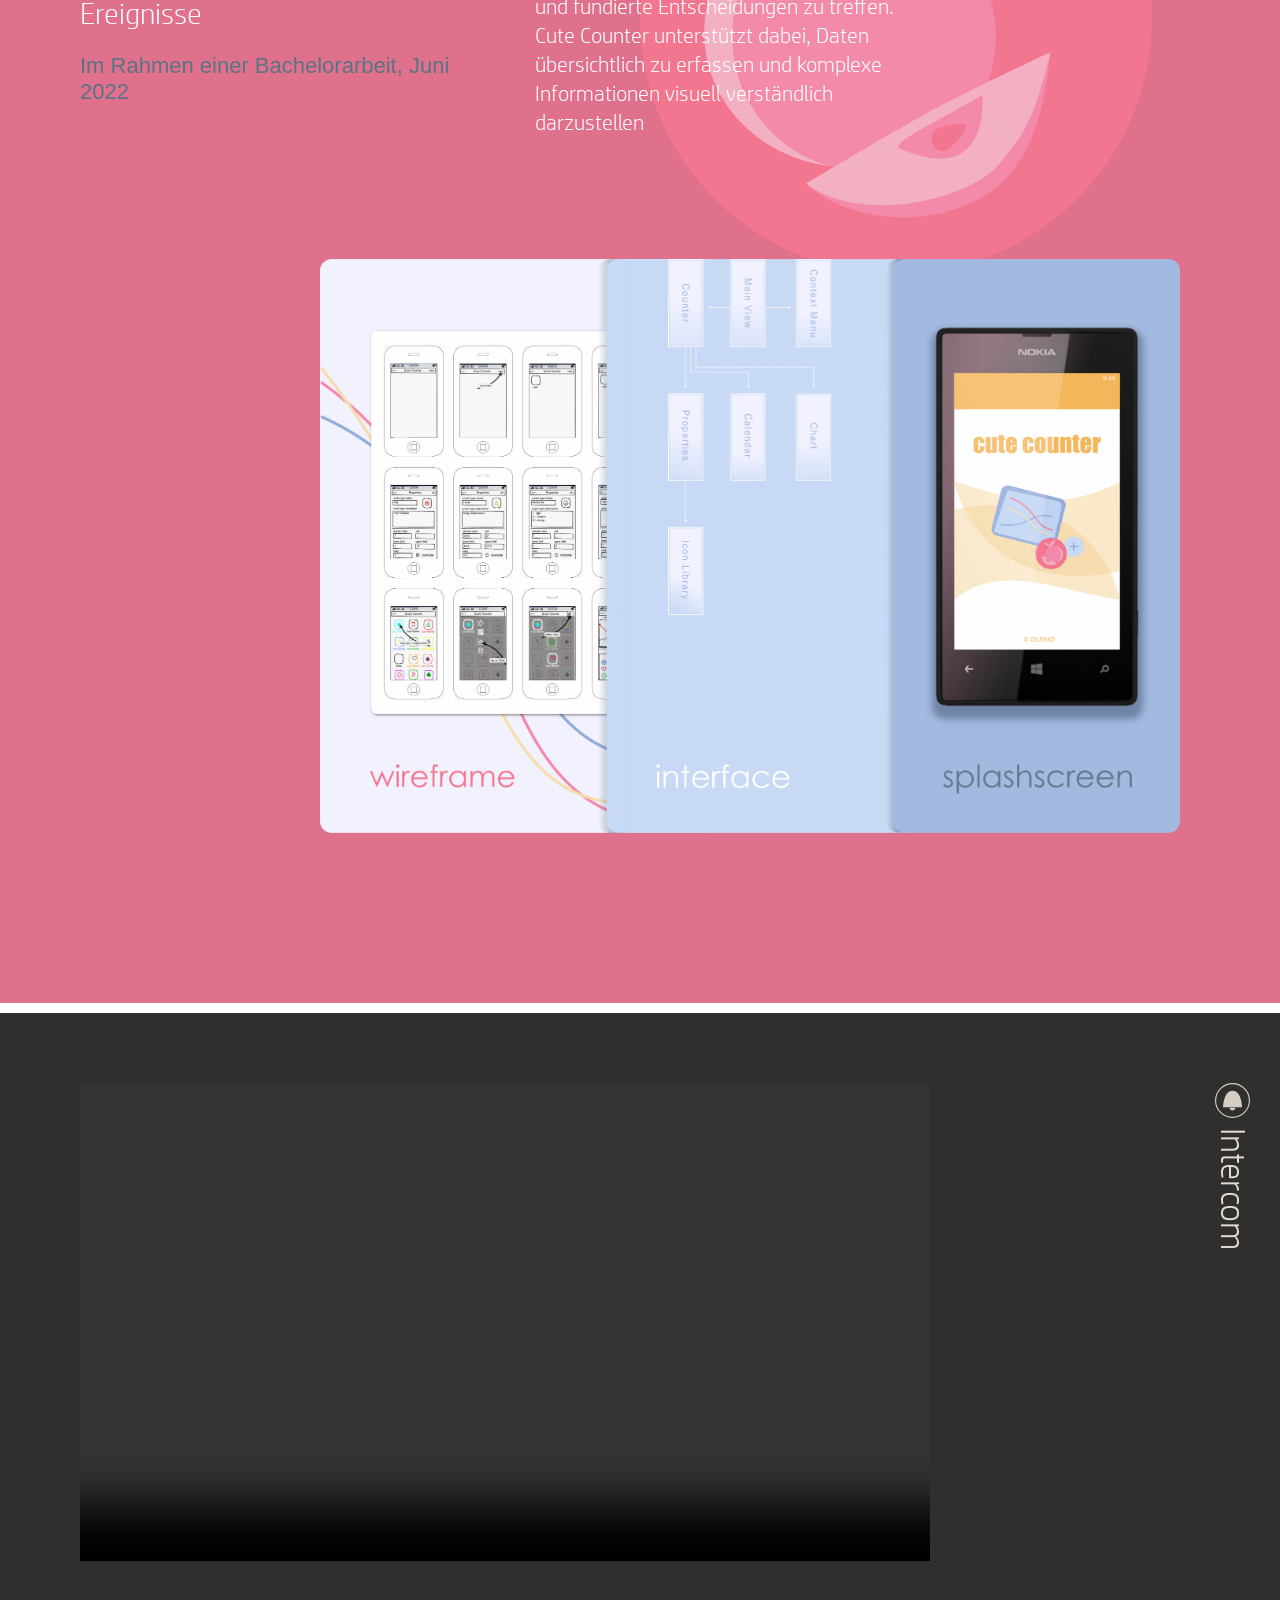
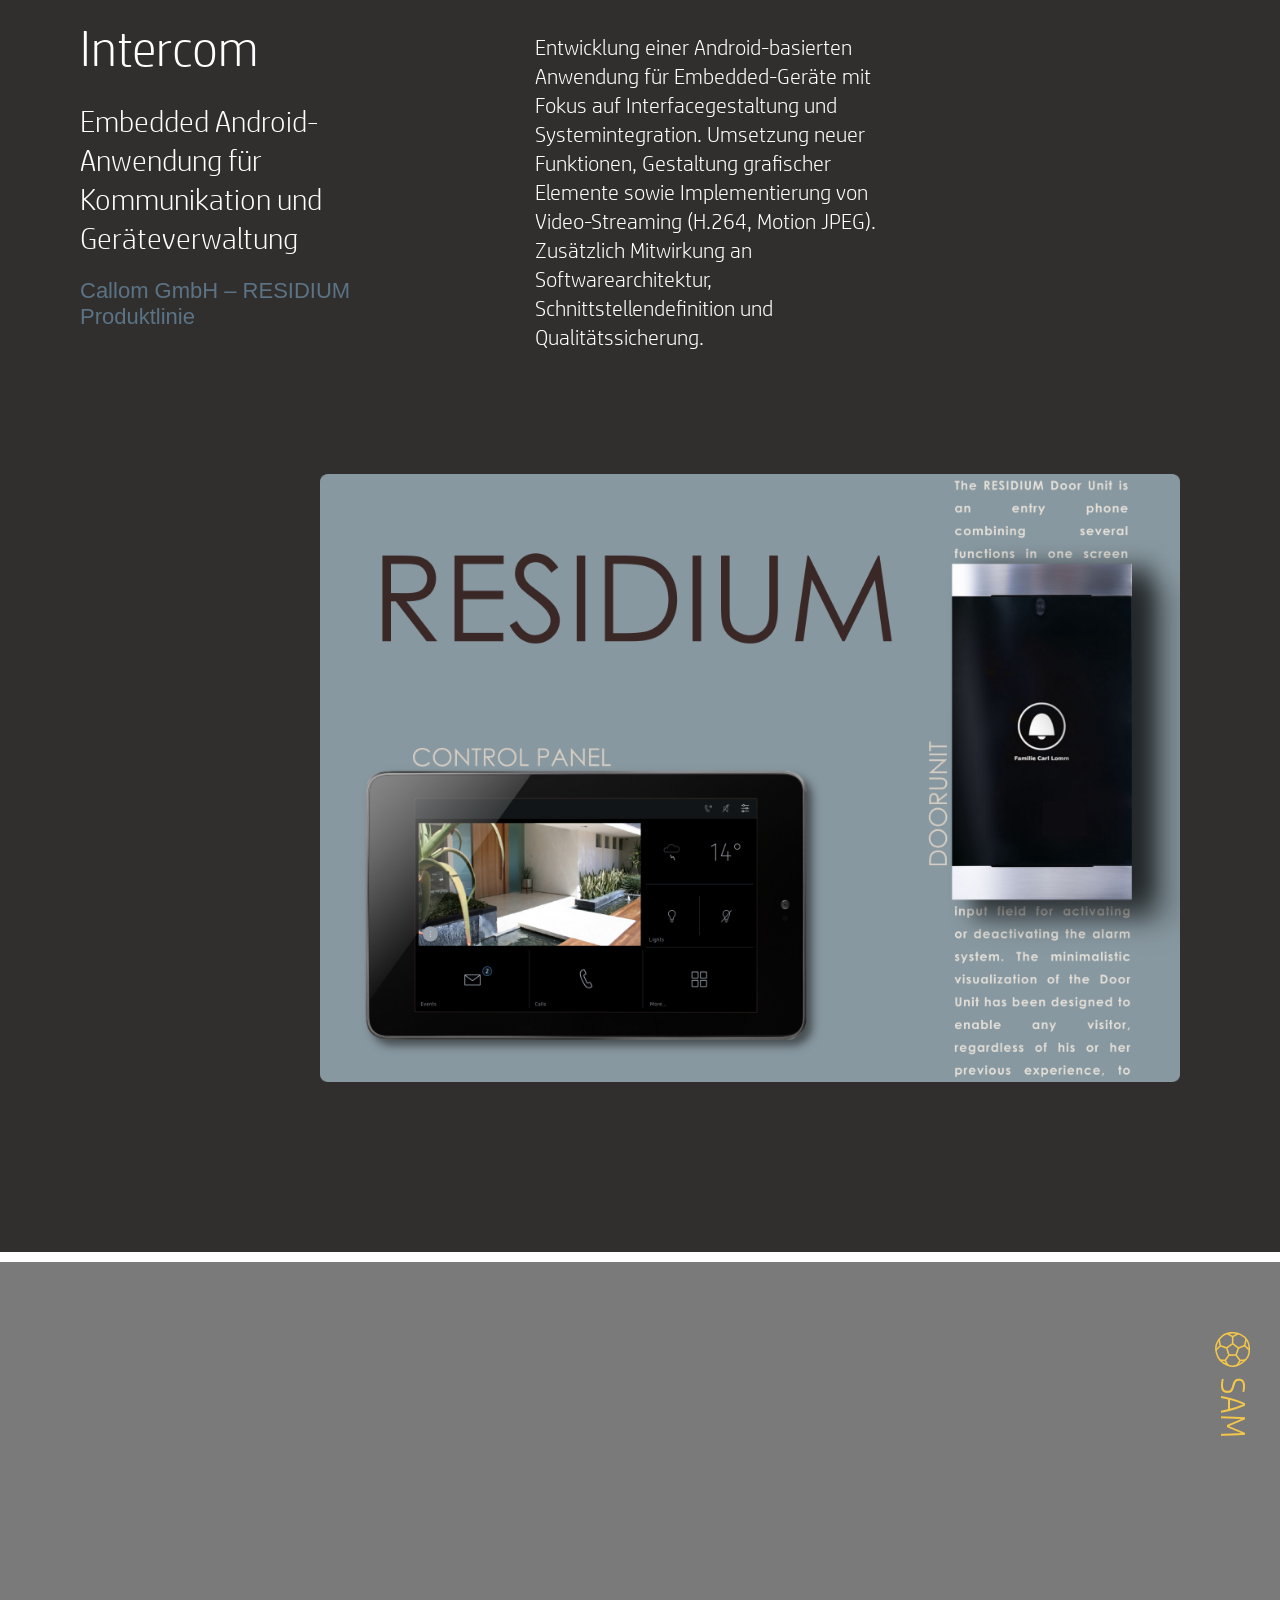
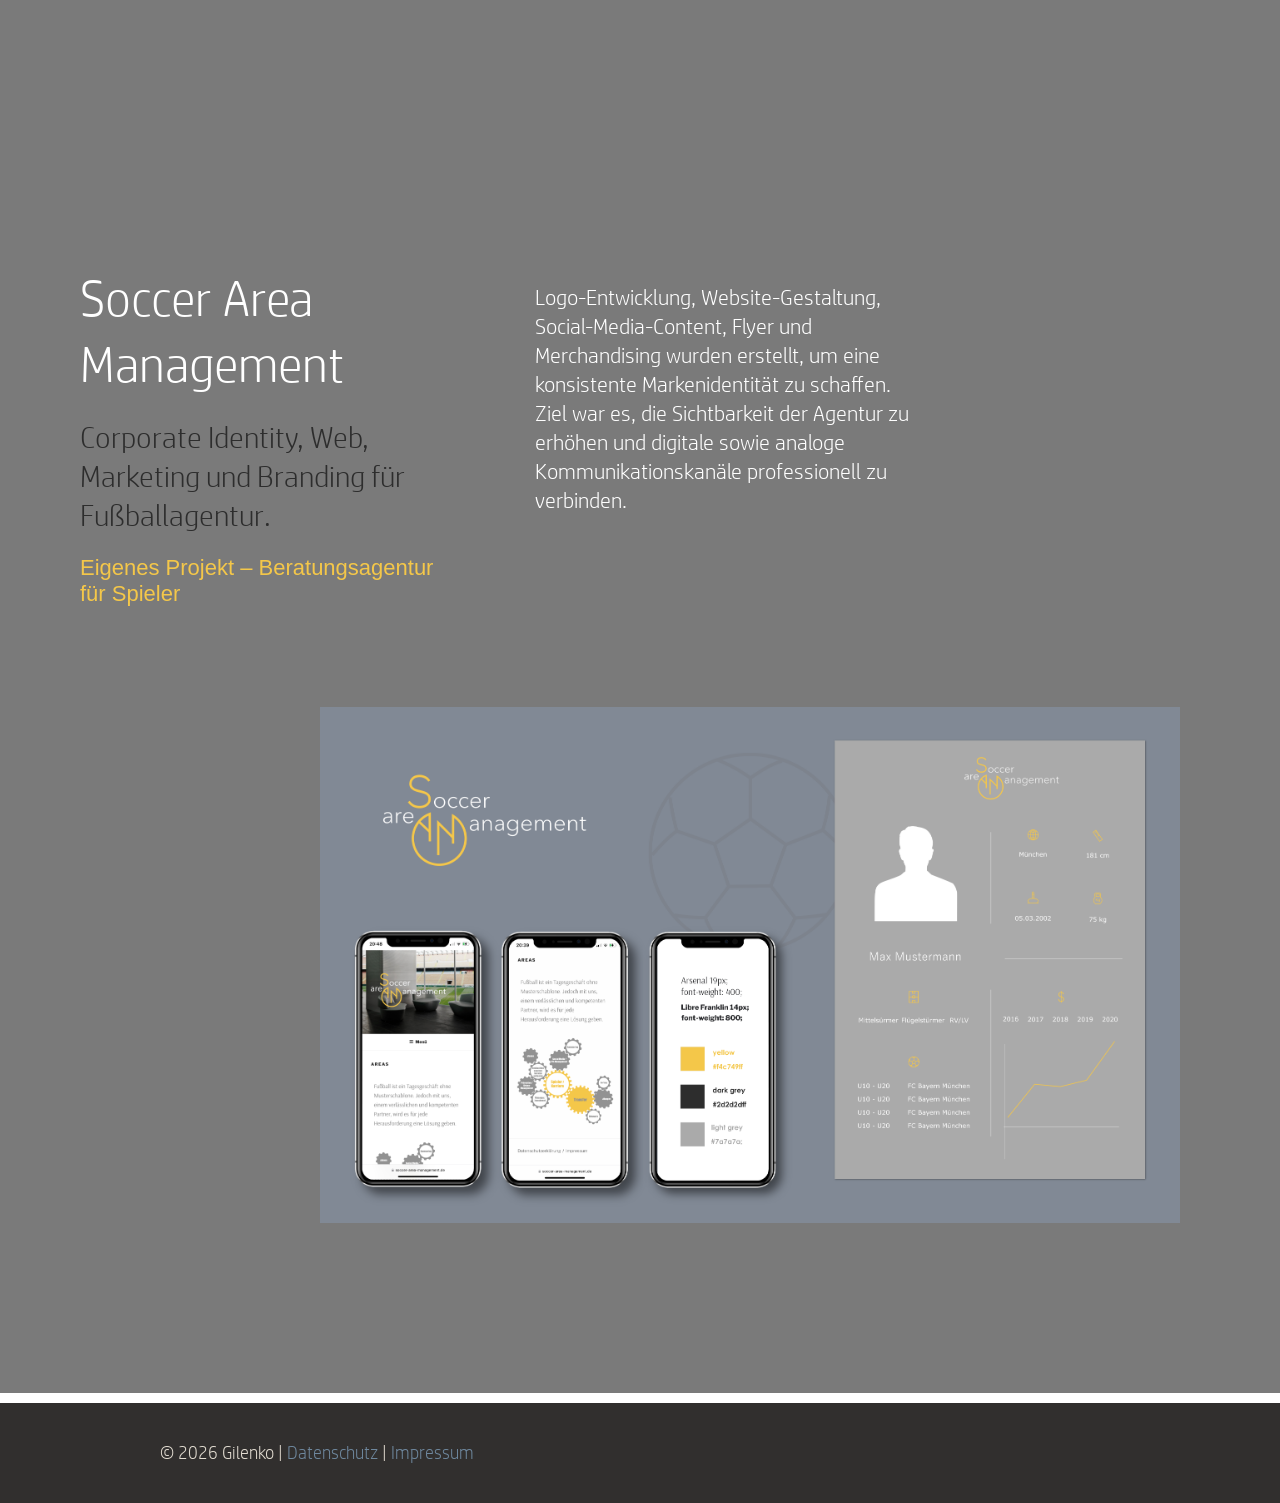
==== commit 4aec7771: "Update index.html" ====
--- a/index.html
+++ b/index.html
@@ -222,7 +222,9 @@
 	
 						<div class="stage">
 							<div class="panel p3" style="background-image:url('img/img1.png')"></div>
-							<div class="panel p2" style="background-image:url('img/img2.png')"></div>
+							<div class="panel p2" style="background-image:url('img/img2.png')">
+								<img src="svg/image_bottom_lostdot_panel_2.svg" alt="">
+							</div>
 							<div class="panel p1" style="background-image:url('img/img3.png')">
 							    <video class = "prototype" autoplay muted loop>
 									<source src="video/lostdot_prototype.mp4" type="video/mp4">
--- a/css/stage.css
+++ b/css/stage.css
@@ -5,7 +5,6 @@
   width: 100%;
   height: 100%;  
 }
-
 /* Panels */
 .panel {
   overflow:hidden;
@@ -20,7 +19,6 @@
   box-shadow: 0 5px 15px rgba(0,0,0,0.3);
   transition: transform 1s ease;
 }
-
 .p1 {
   position: relative;
   width:33%;
@@ -29,7 +27,6 @@
   justify-content:center;
   align-items:flex-start;
 }
-
 /* z-index */
 .p3 { z-index:3; left: 0; }   /* fix links */
 .p2 { z-index:4; left: 2%; }   /* startet leicht rechts von 3 */
@@ -41,13 +38,19 @@
 
 .prototype{
   position:absolute;
-
   top:5%;
   bottom:17%;
-
   left:50%;
   transform:translateX(-50%);
-
   width:70%;       /* Breite des Videos */
   height:auto;
-}+}
+.p2 img{
+  position:absolute;
+  top:5%;
+  bottom:17%;
+  left:46%;
+  transform:translateX(-45%);
+  height:auto;
+  width:67%; 
+}
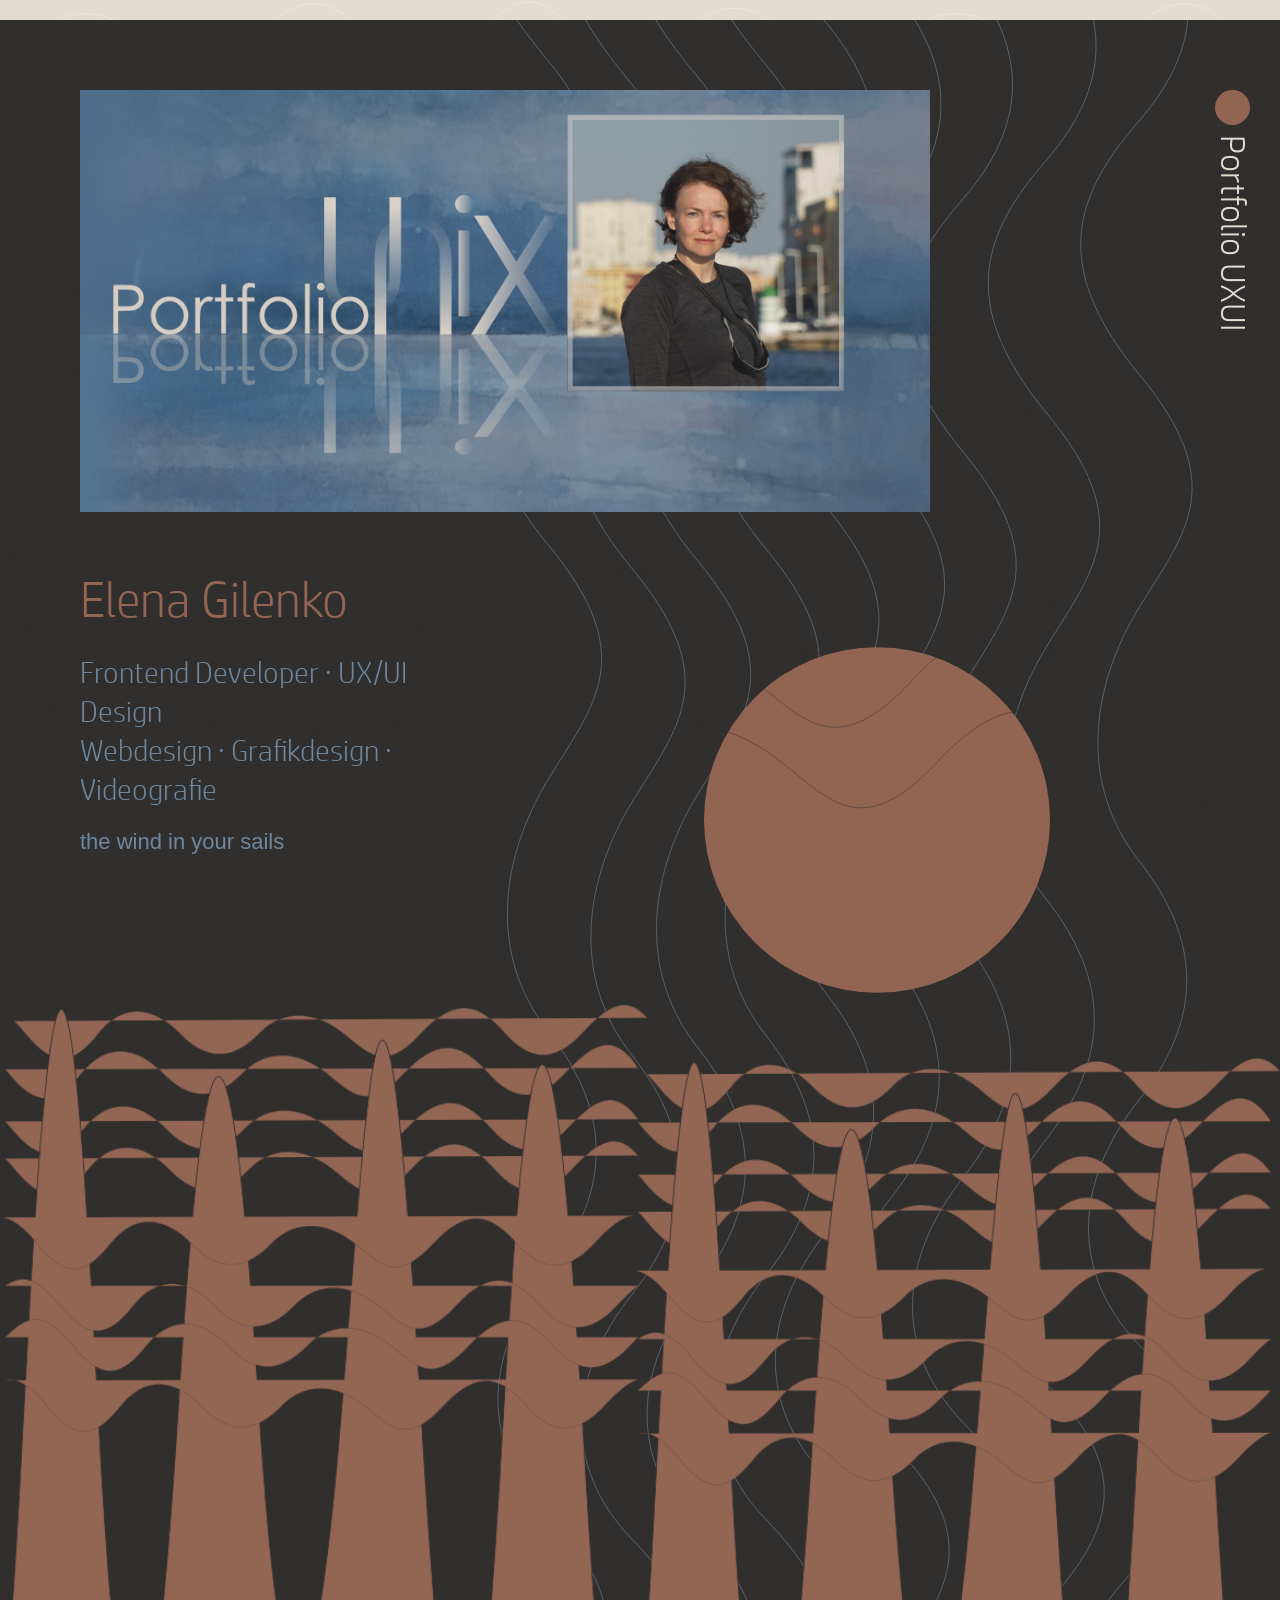
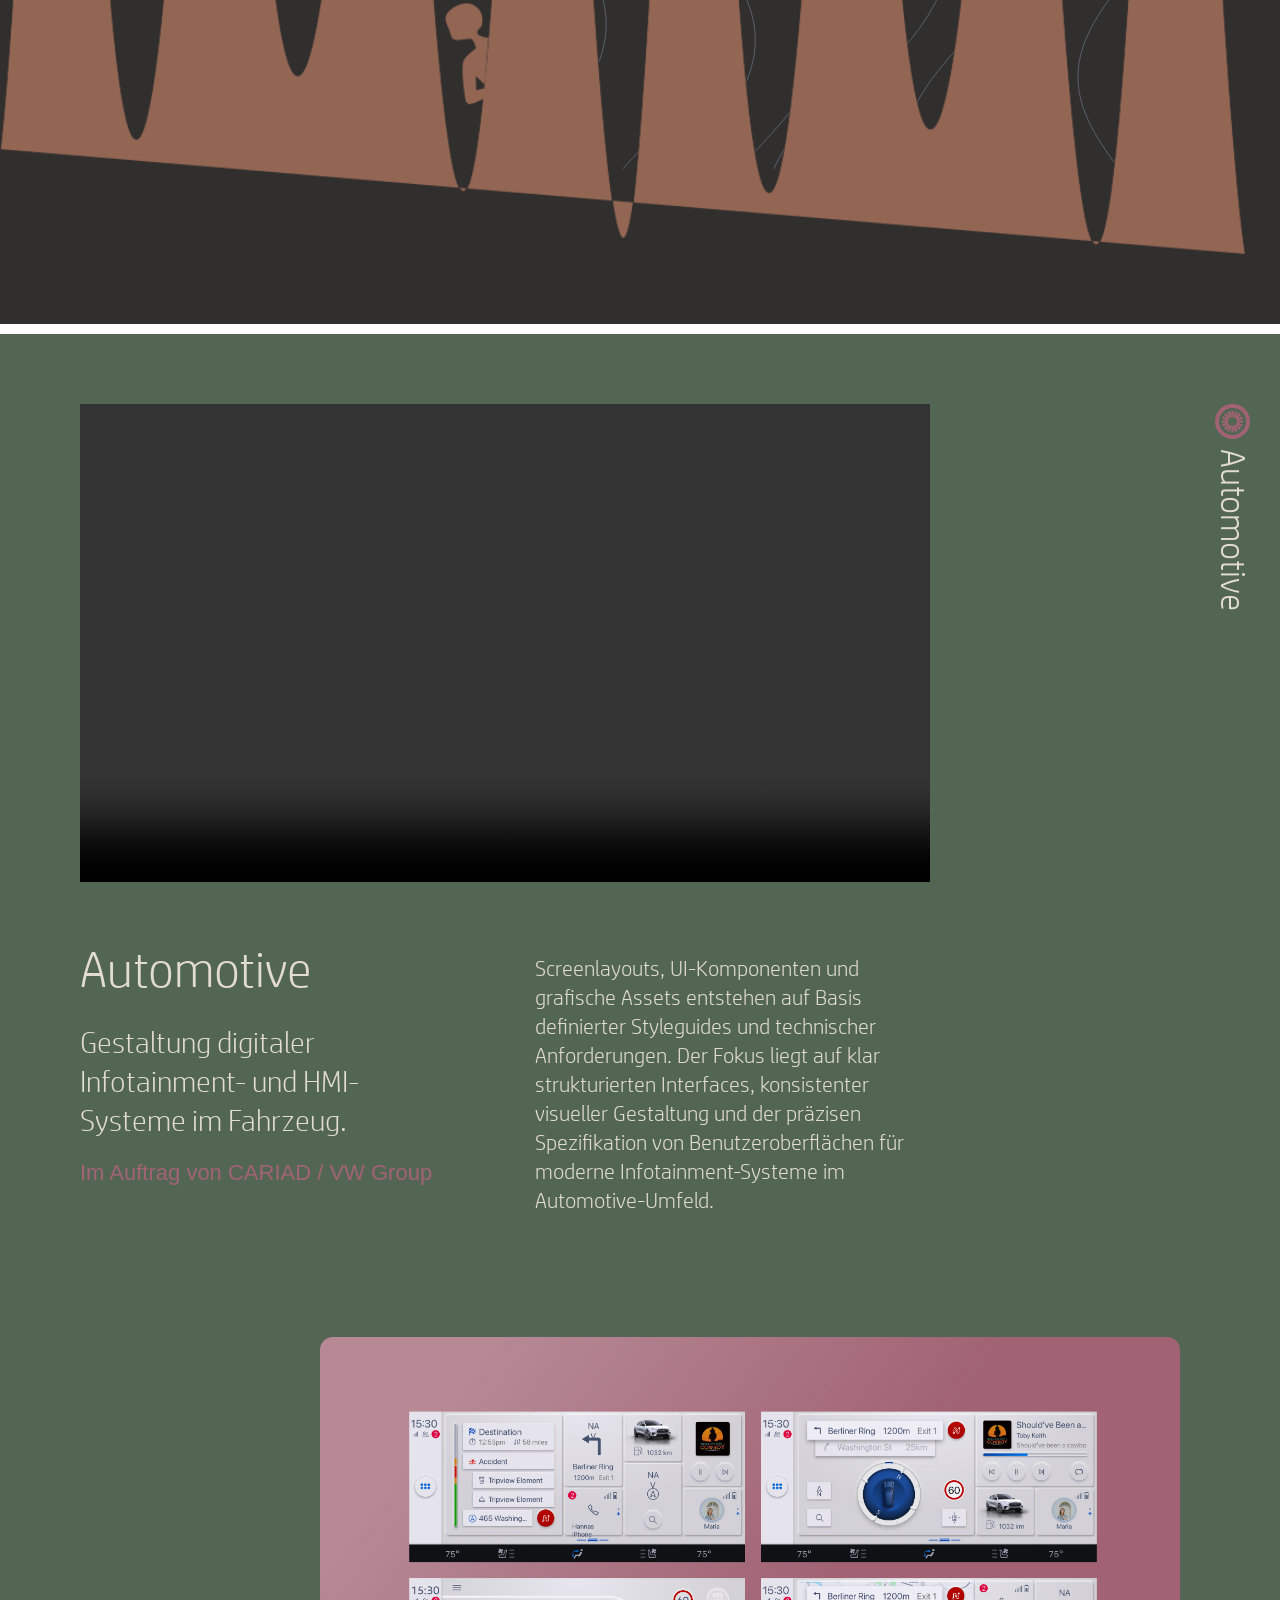
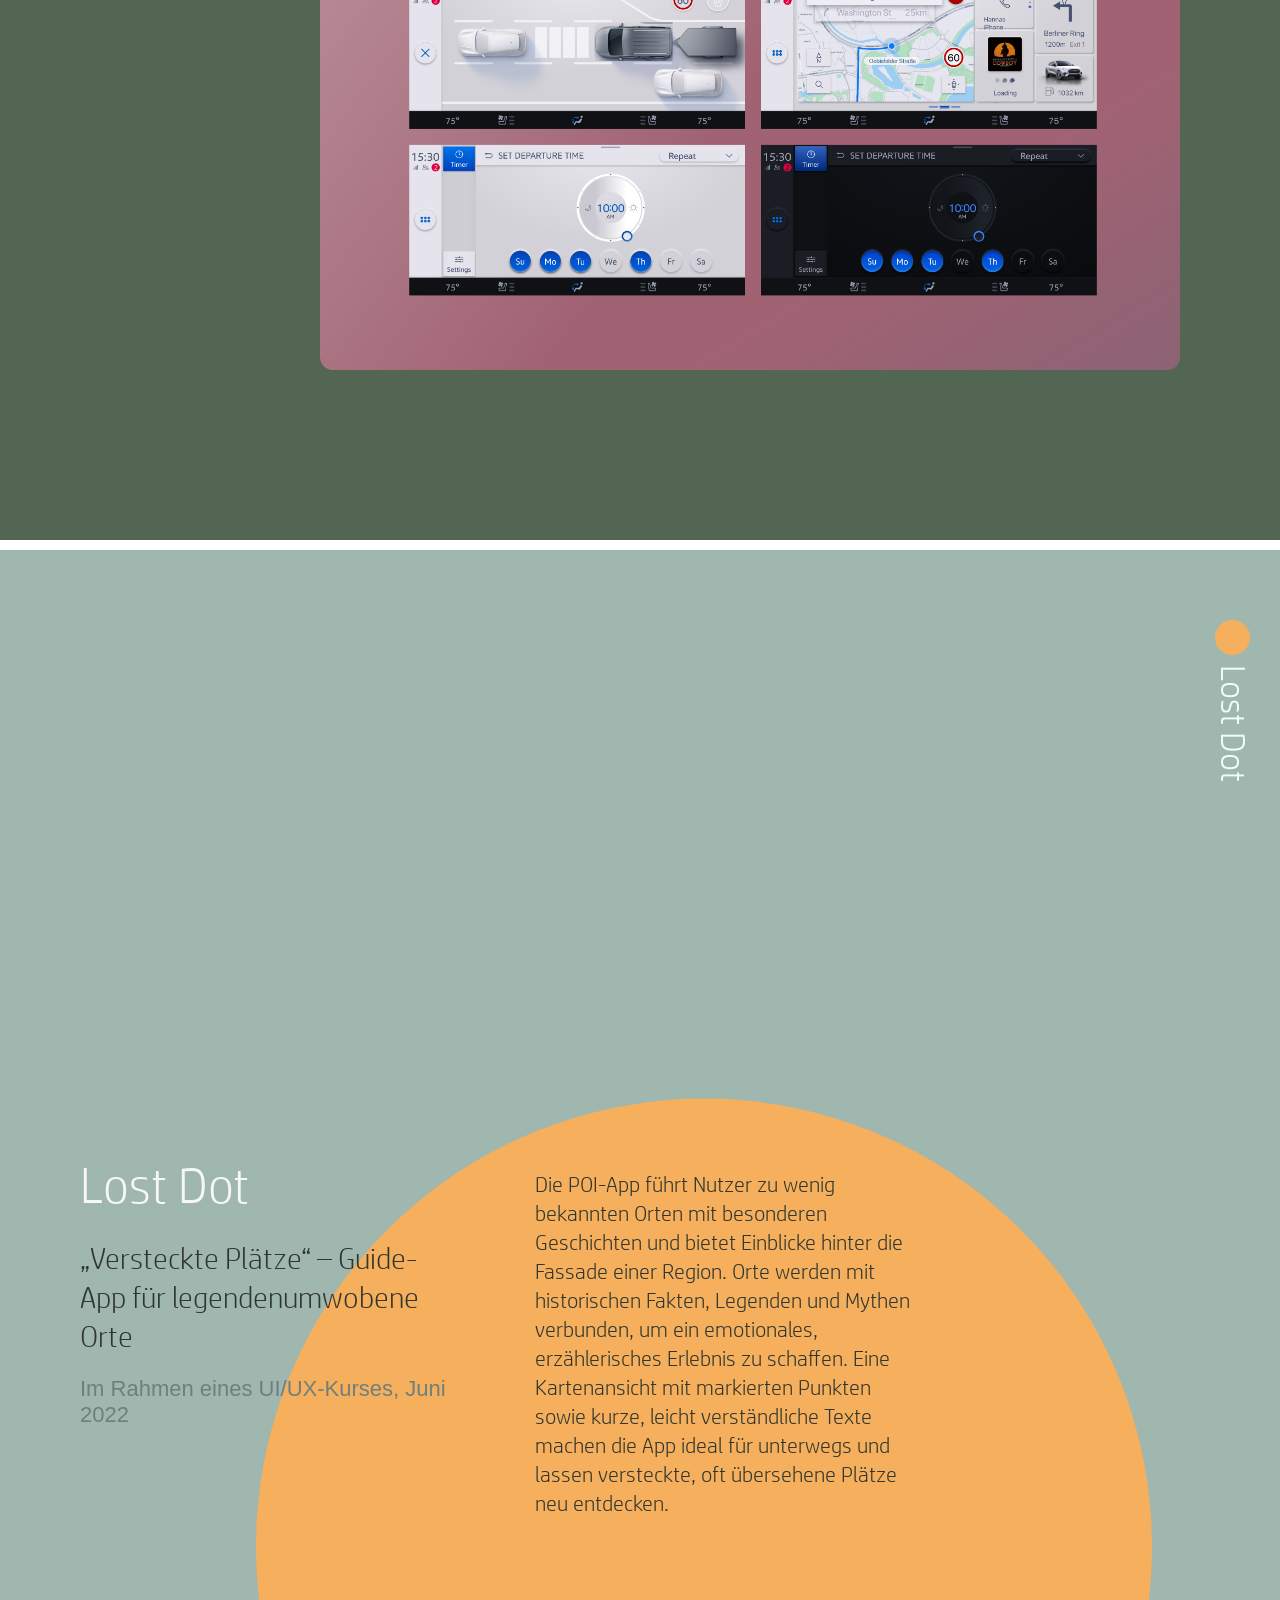
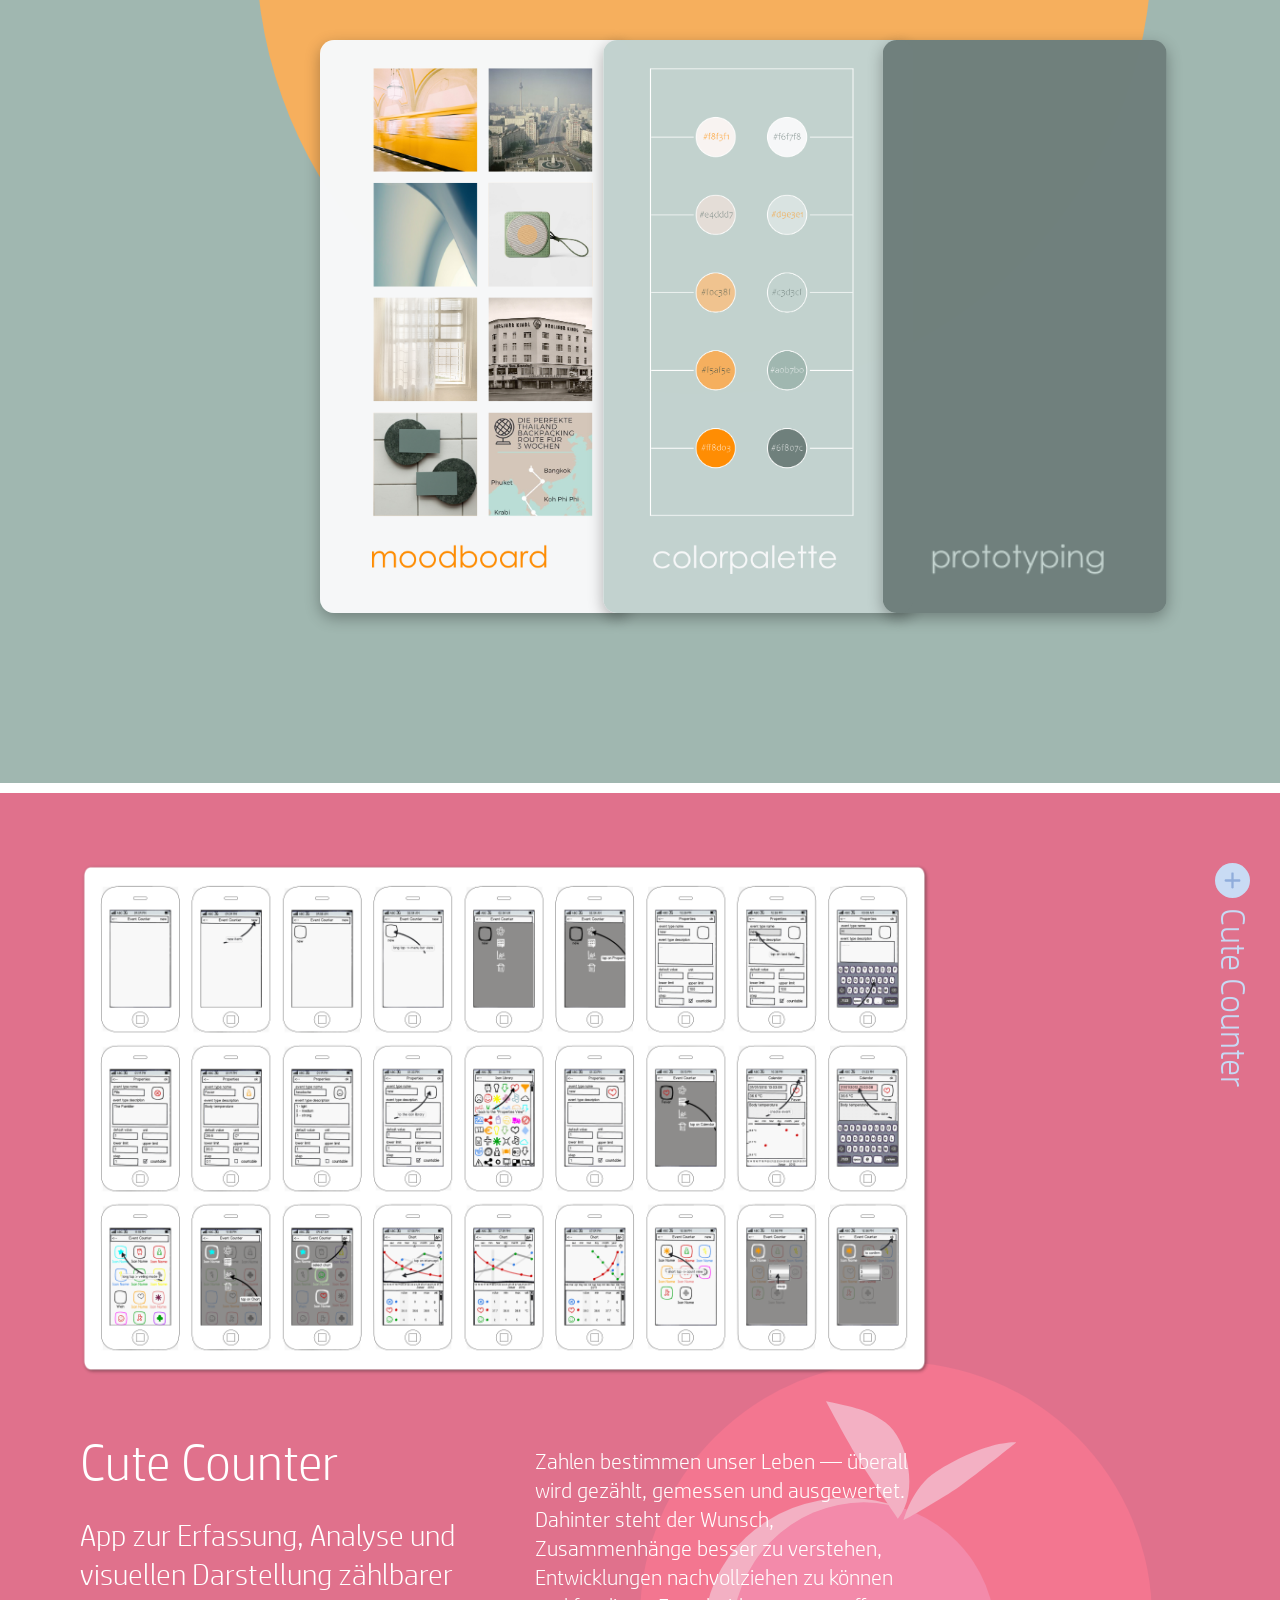
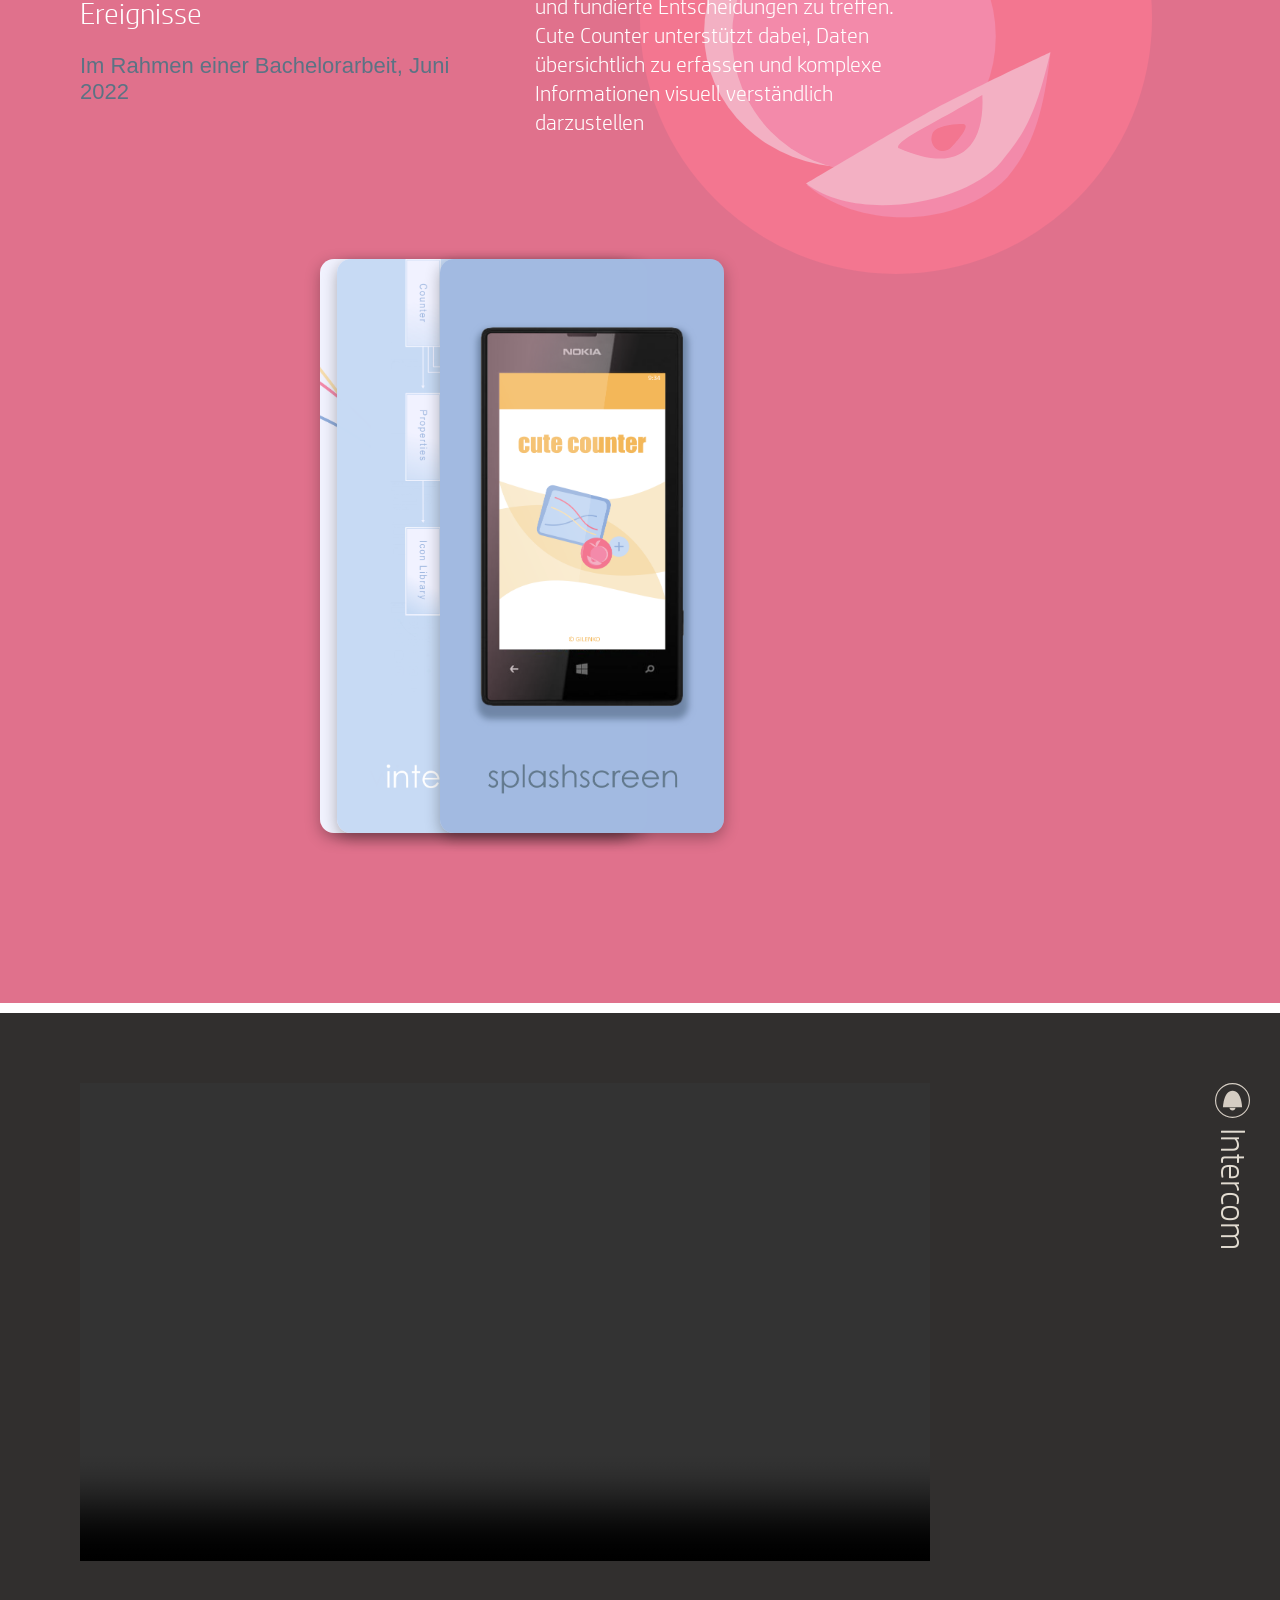
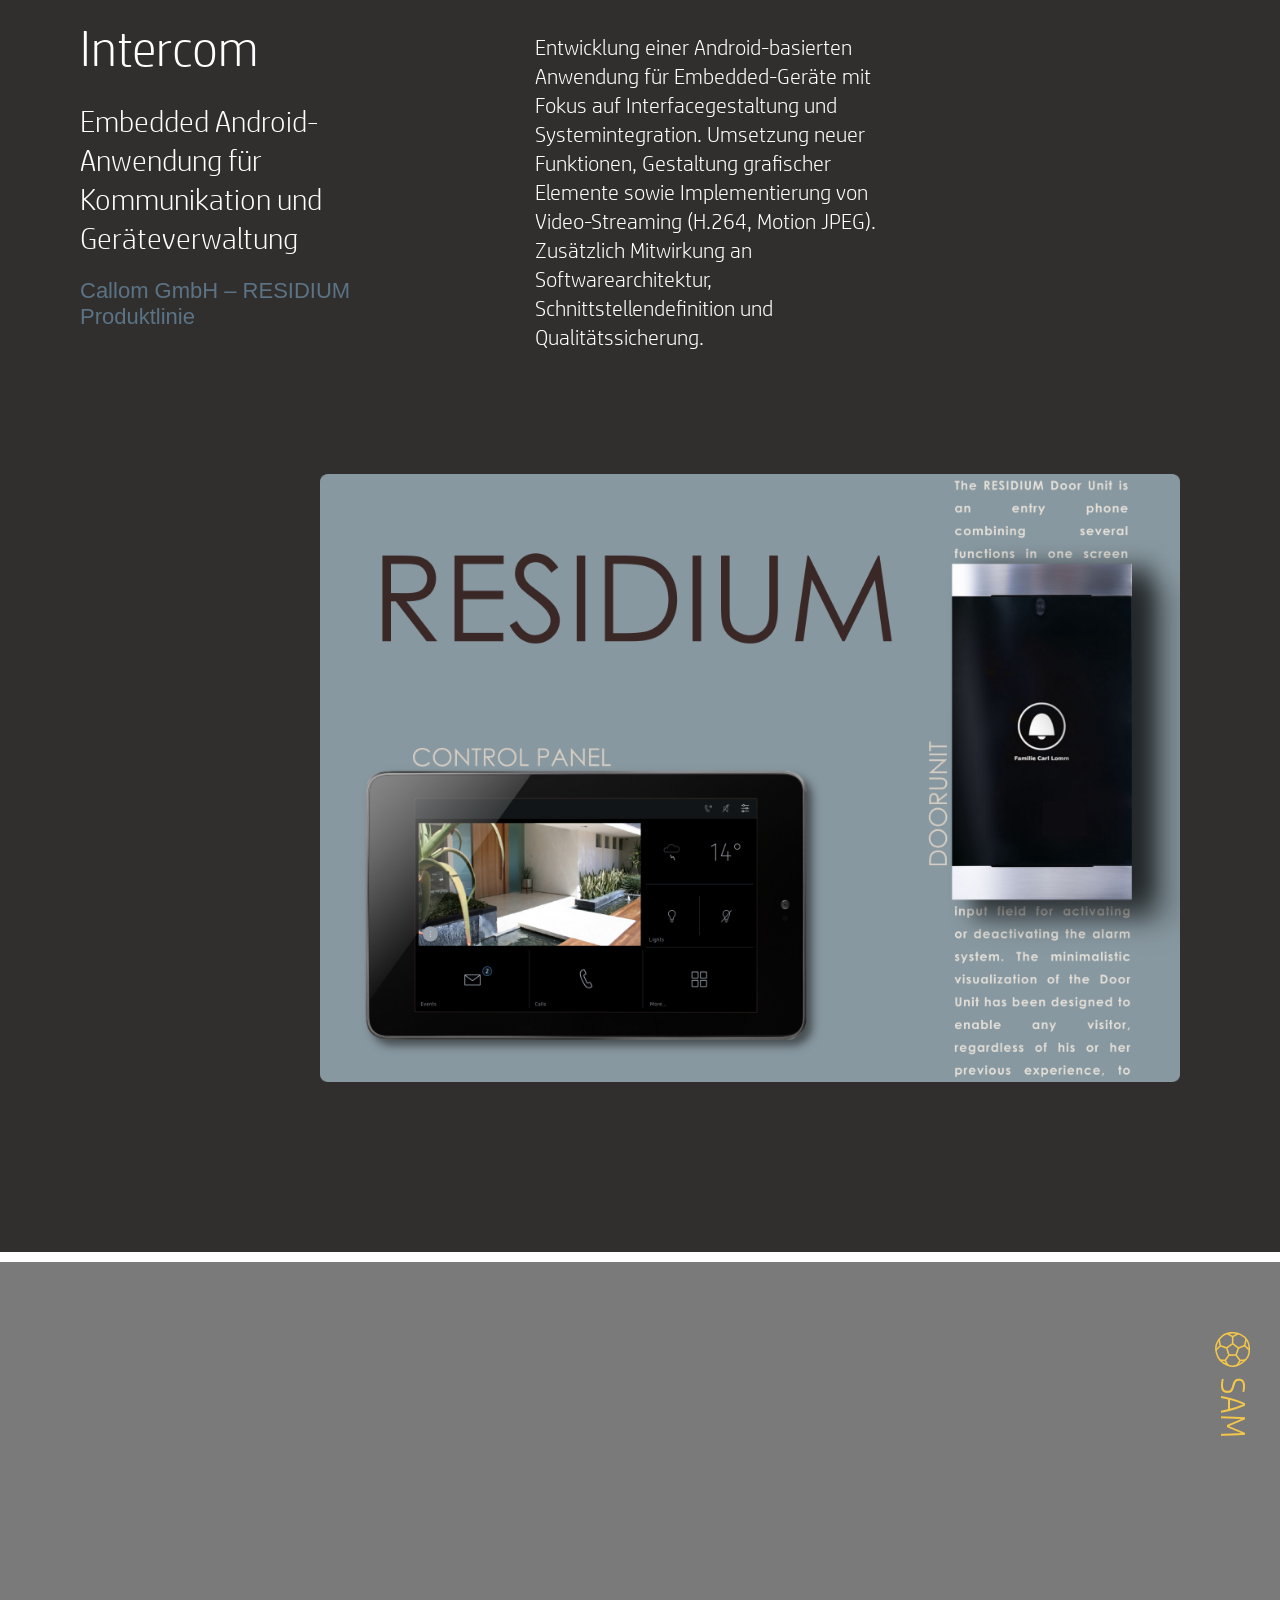
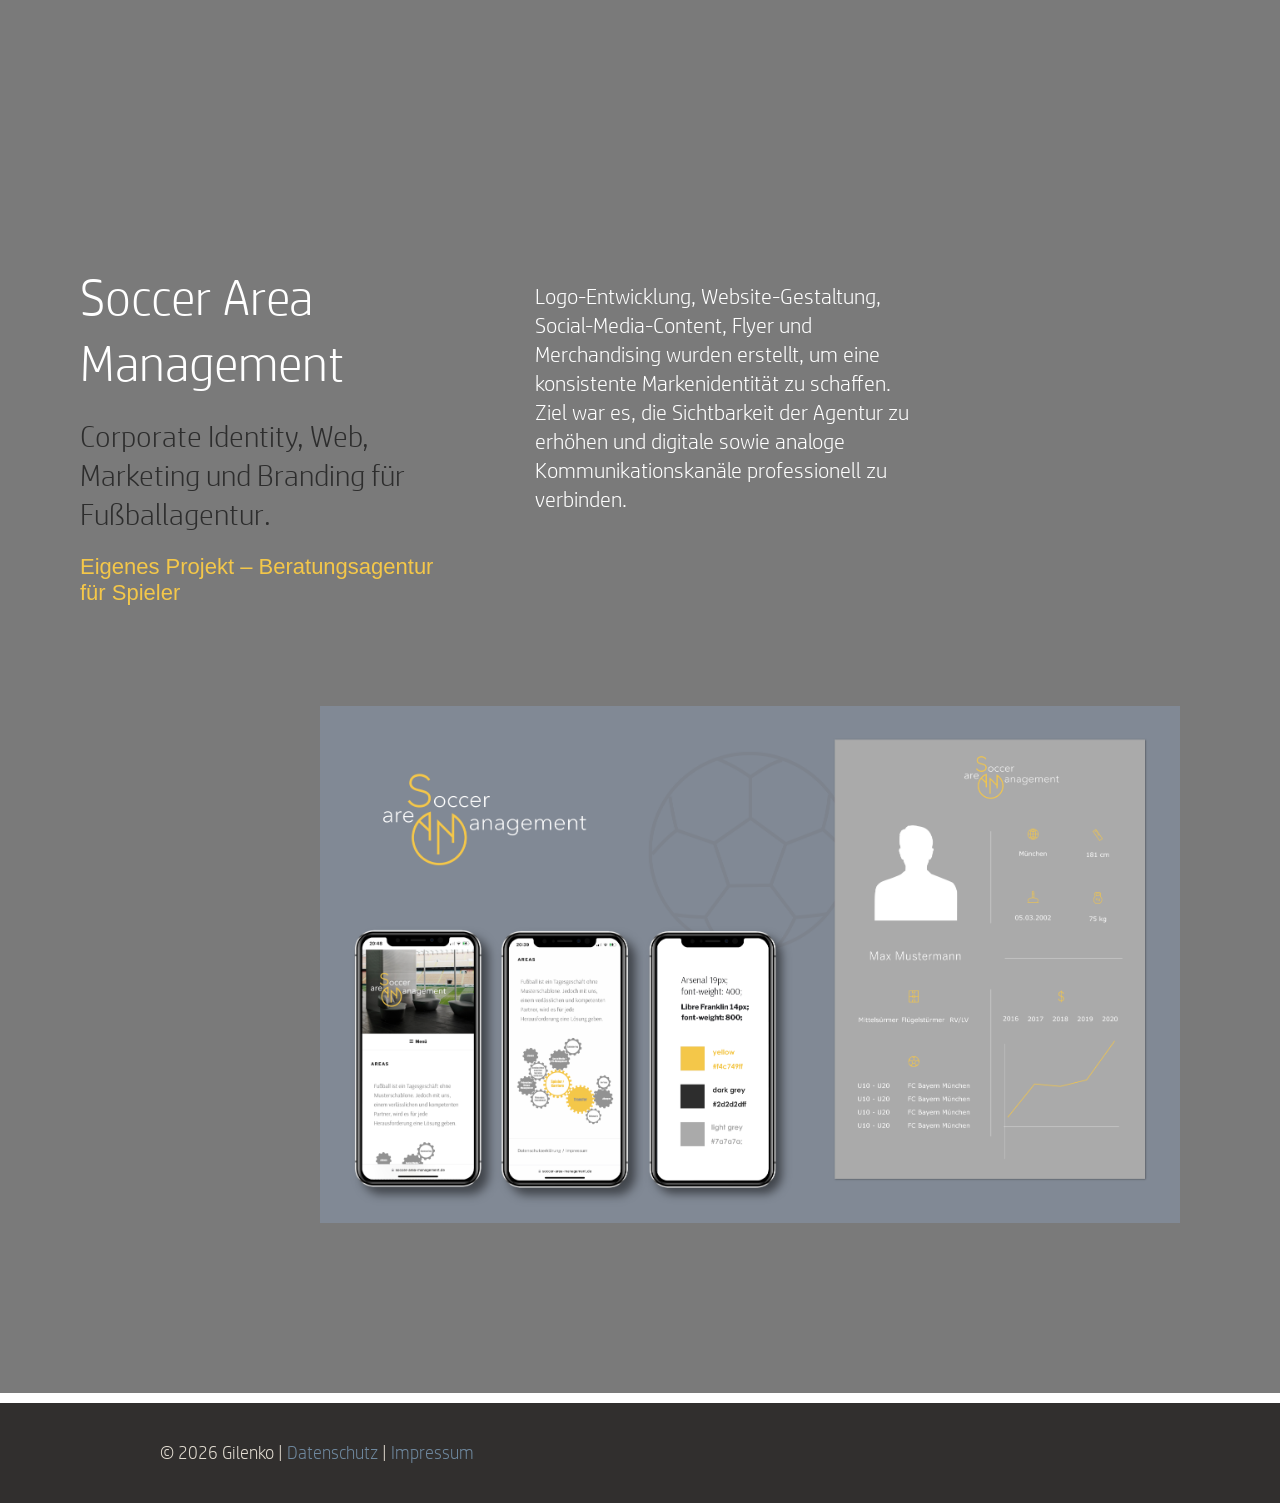
==== commit b50f7a1c: "Update index.html" ====
--- a/index.html
+++ b/index.html
@@ -221,11 +221,9 @@
 				        <img src="img/bottom_image_spaceholder.png" alt="">
 	
 						<div class="stage">
-							<div class="panel p3" style="background-image:url('img/img1.png')"></div>
-							<div class="panel p2" style="background-image:url('img/img2.png')">
-								<img src="svg/image_bottom_lostdot_panel_2.svg" alt="">
-							</div>
-							<div class="panel p1" style="background-image:url('img/img3.png')">
+							<div class="panel p3" style="background-image:url('img/lostdot_panel_img1.png')"></div>
+							<div class="panel p2" style="background-image:url('img/lostdot_panel_img2.png')"></div>
+							<div class="panel p1" style="background-image:url('img/lostdot_panel_img3.png')">
 							    <video class = "prototype" autoplay muted loop>
 									<source src="video/lostdot_prototype.mp4" type="video/mp4">
 								</video>
@@ -294,9 +292,16 @@
 				</div>
 
 				<!-- IMAGE -->
-				<div class="section-image-bottom">
-					<img src="img/cutecounter_image.png" alt="">
-				</div>
+				<section class="section-image-bottom">
+				        <img src="img/bottom_image_spaceholder.png" alt="">
+	
+						<div class="stage">
+							<div class="panel p3" style="background-image:url('img/cutecounter_panel_img1.png')"></div>
+							<div class="panel p2" style="background-image:url('img/cutecounter_panel_img2.png')"></div>
+							<div class="panel p1" style="background-image:url('img/cutecounter_panel_img3.png')"></div>
+						</div>
+		
+				</section>
 
 			</div>
 	  
--- a/css/stage.css
+++ b/css/stage.css
@@ -54,3 +54,9 @@
   height:auto;
   width:67%; 
 }
+
+@media (max-width: 768px) {
+.panel {
+  border-radius: 7px;
+}
+}
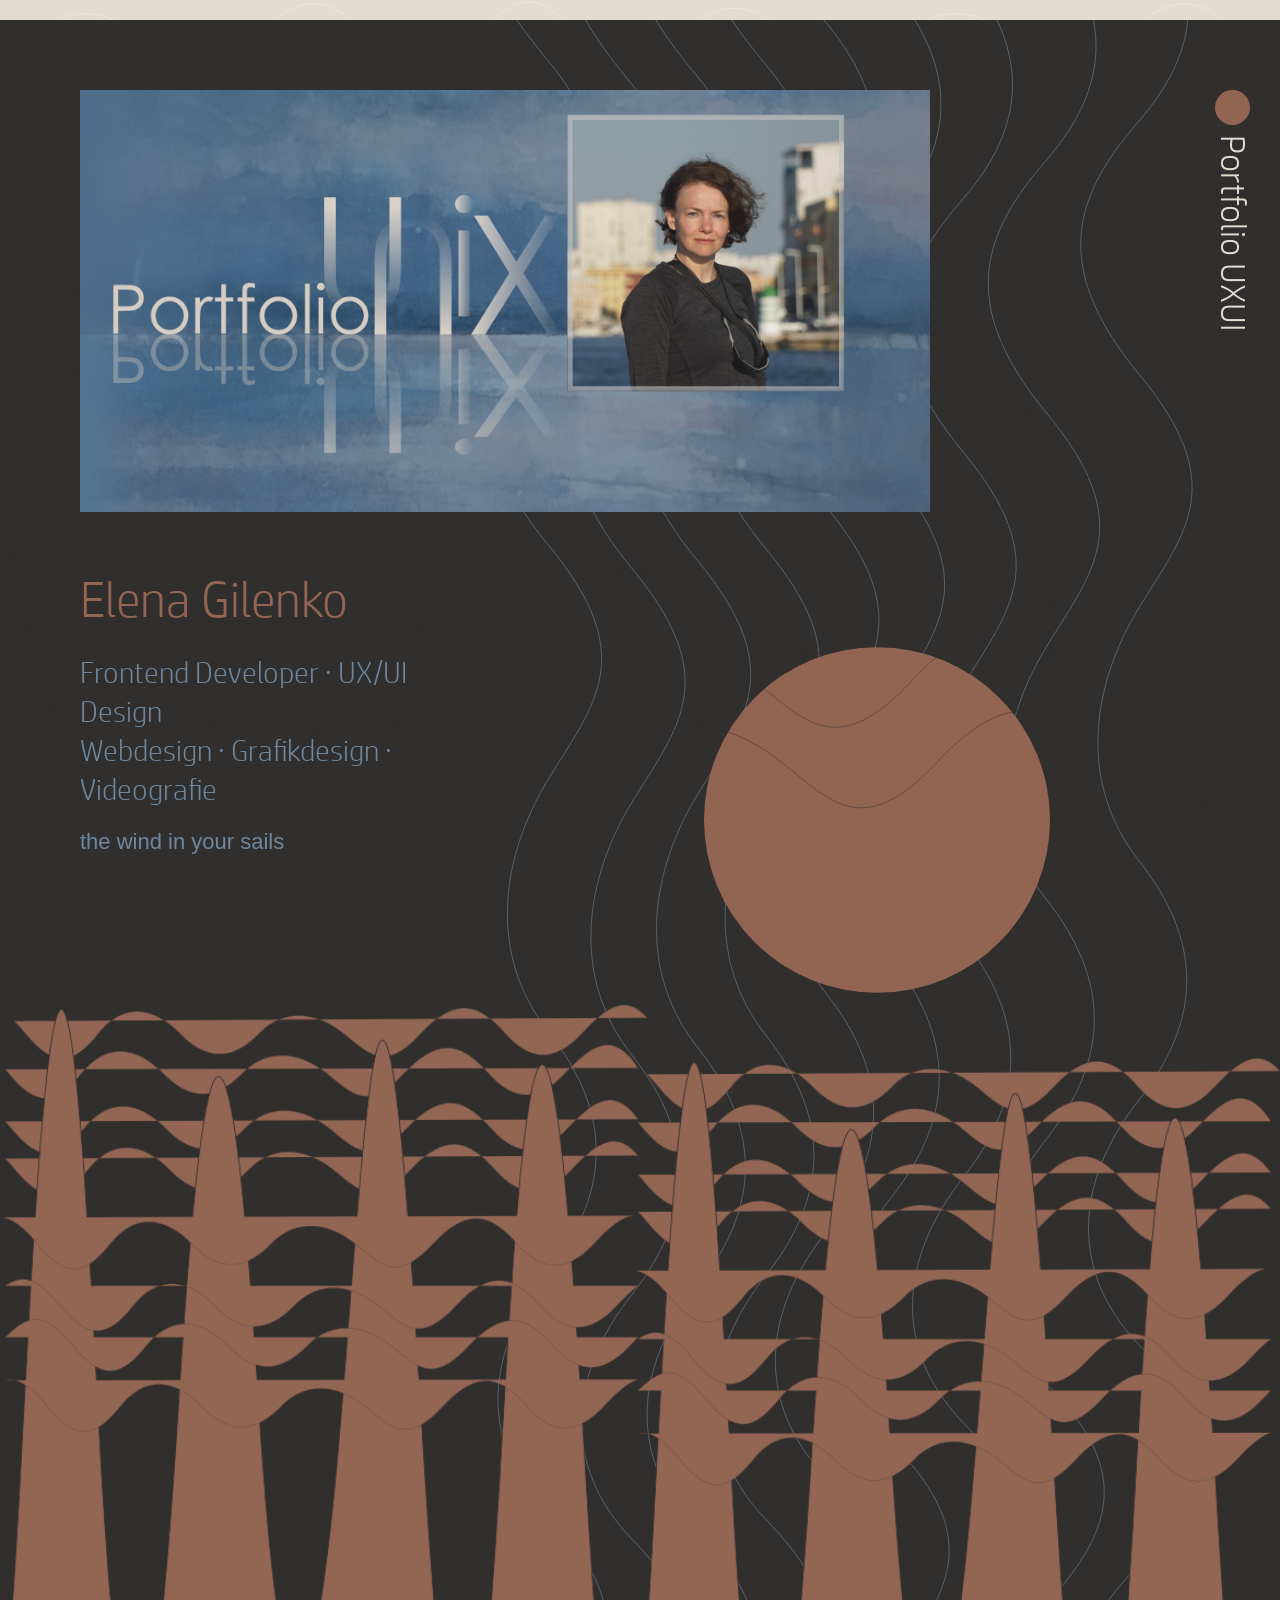
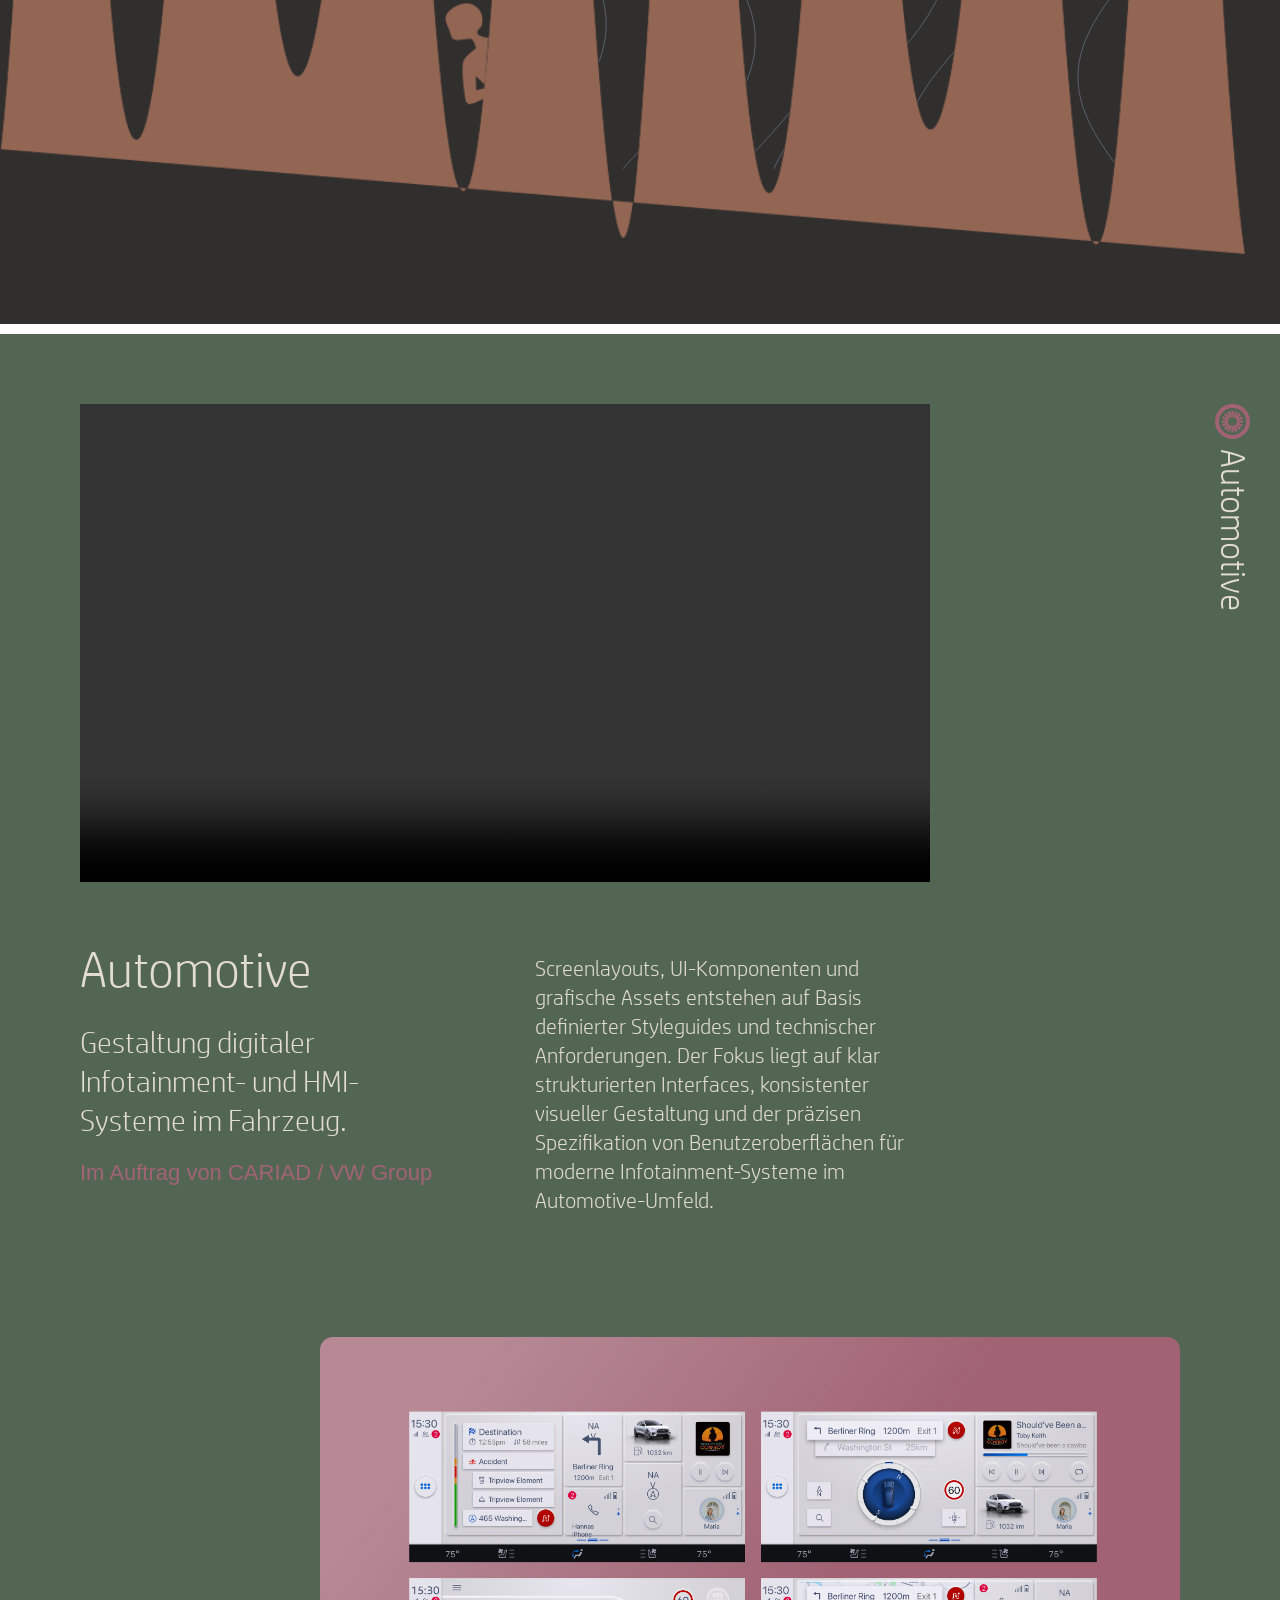
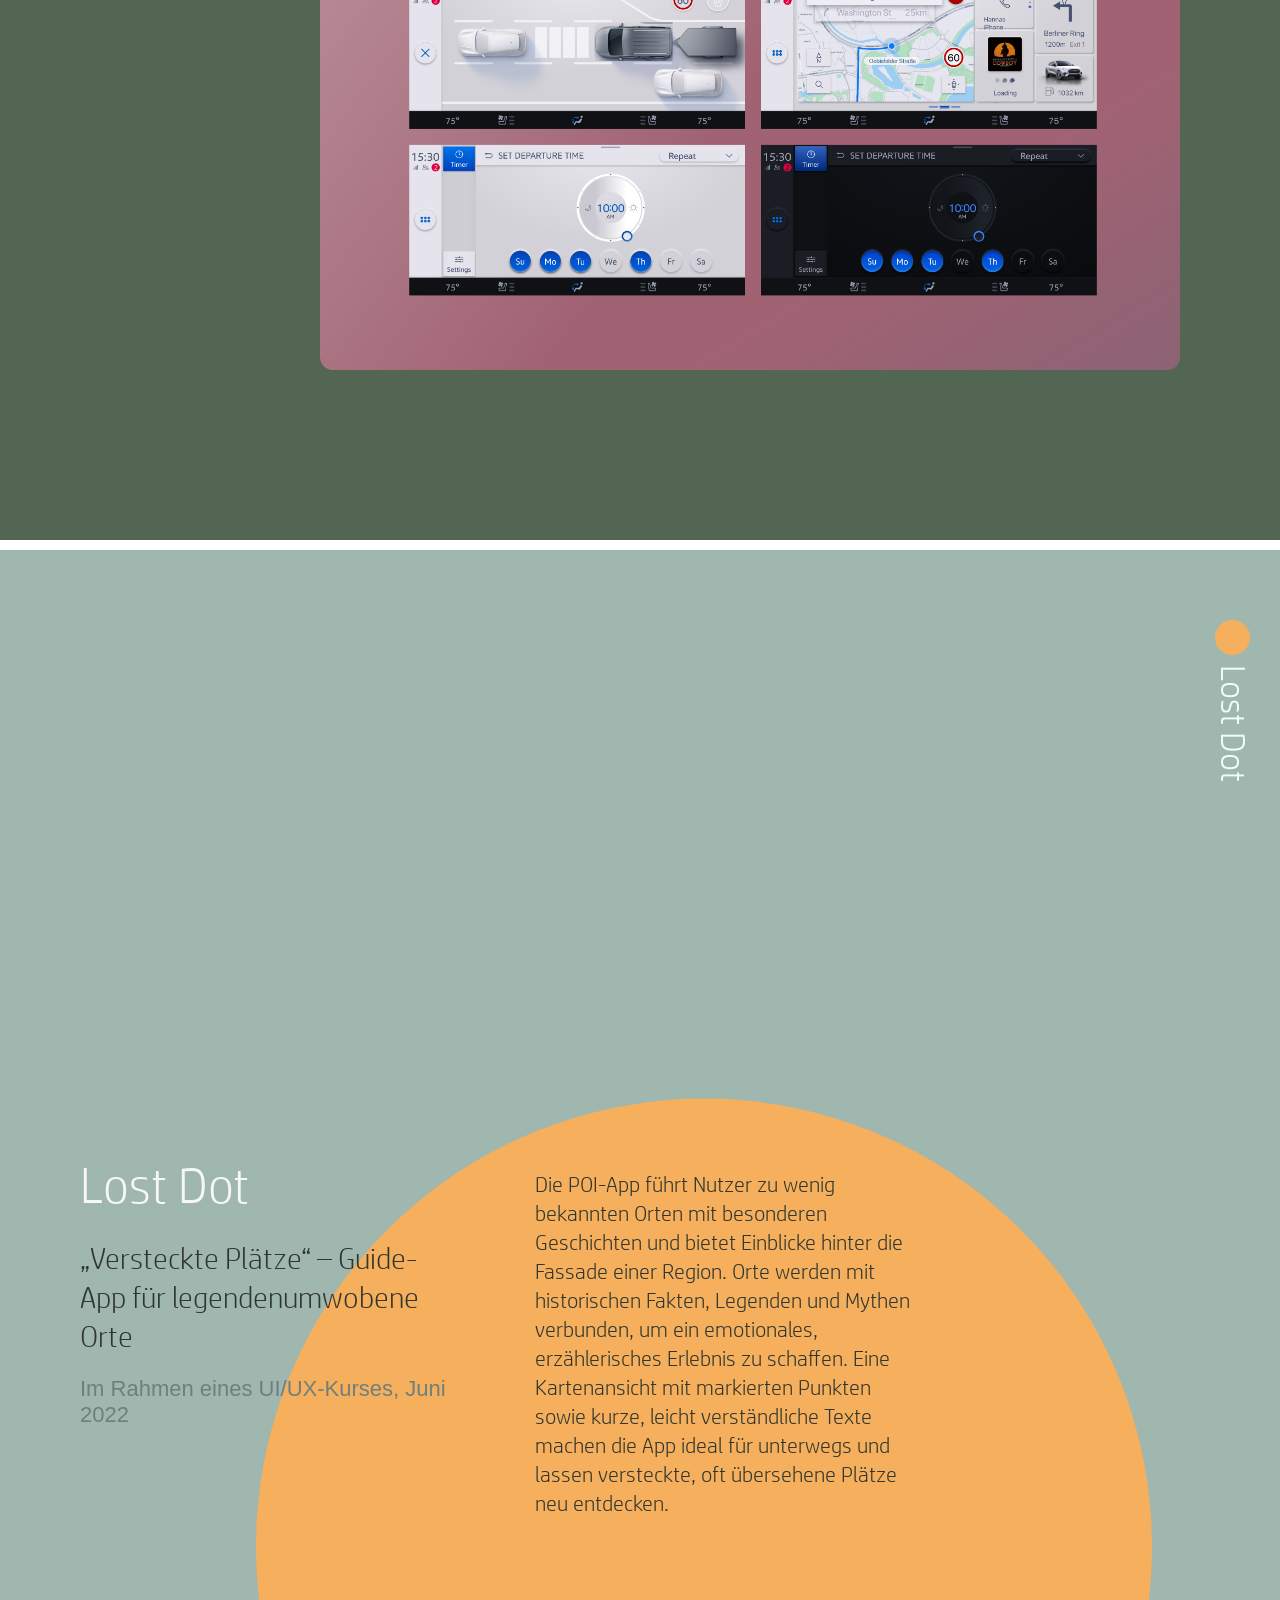
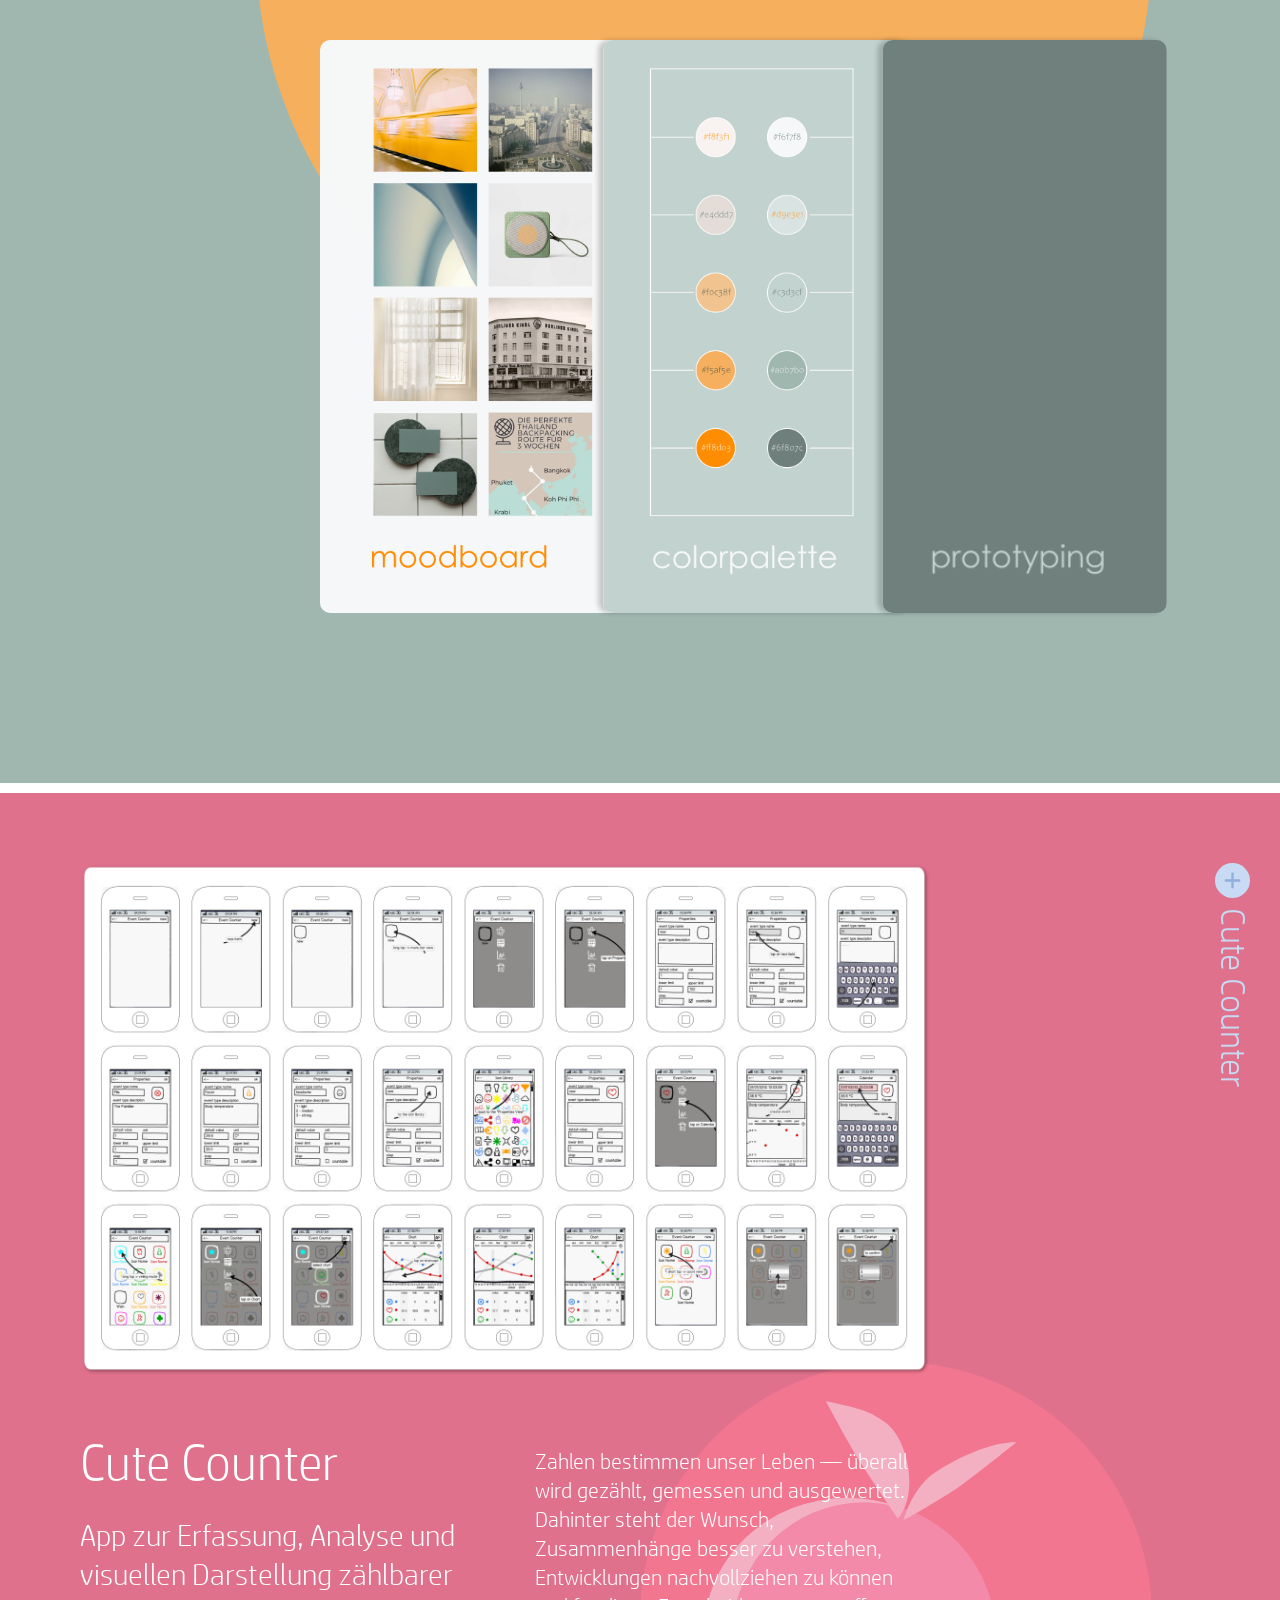
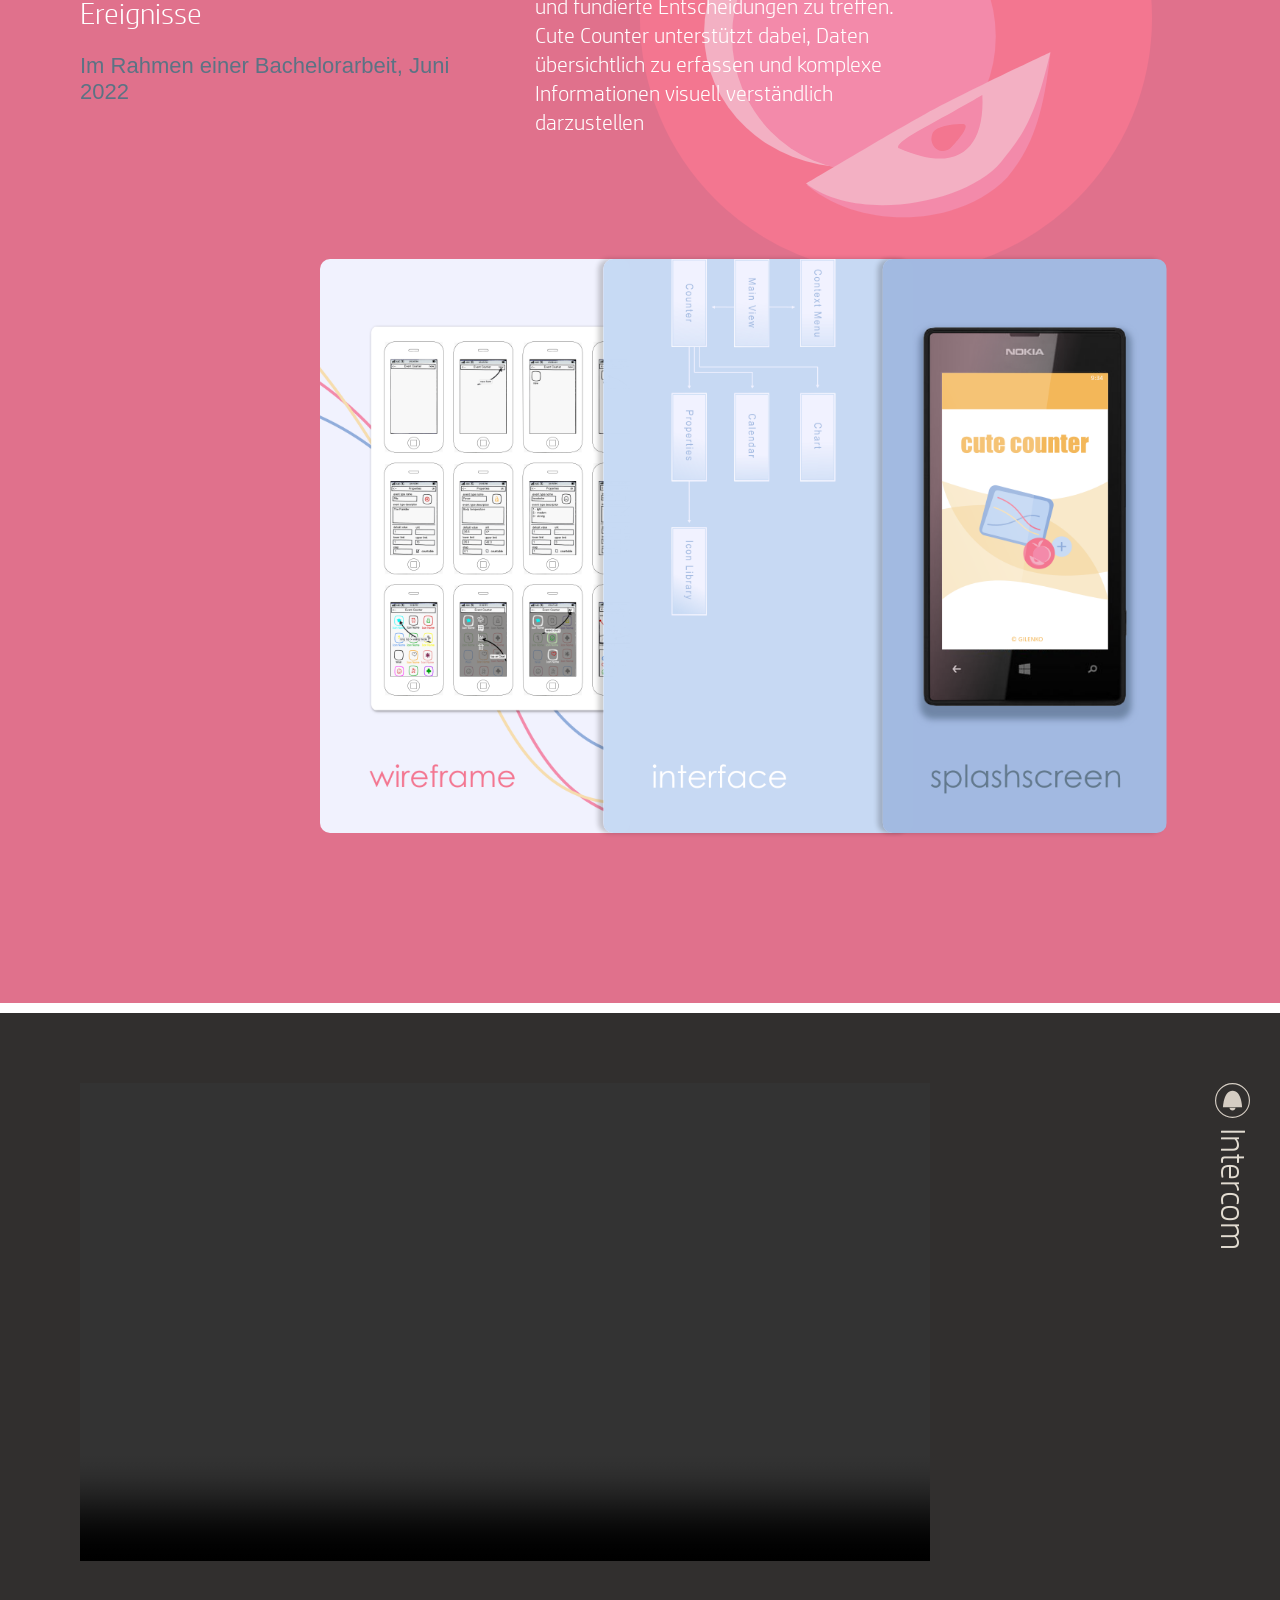
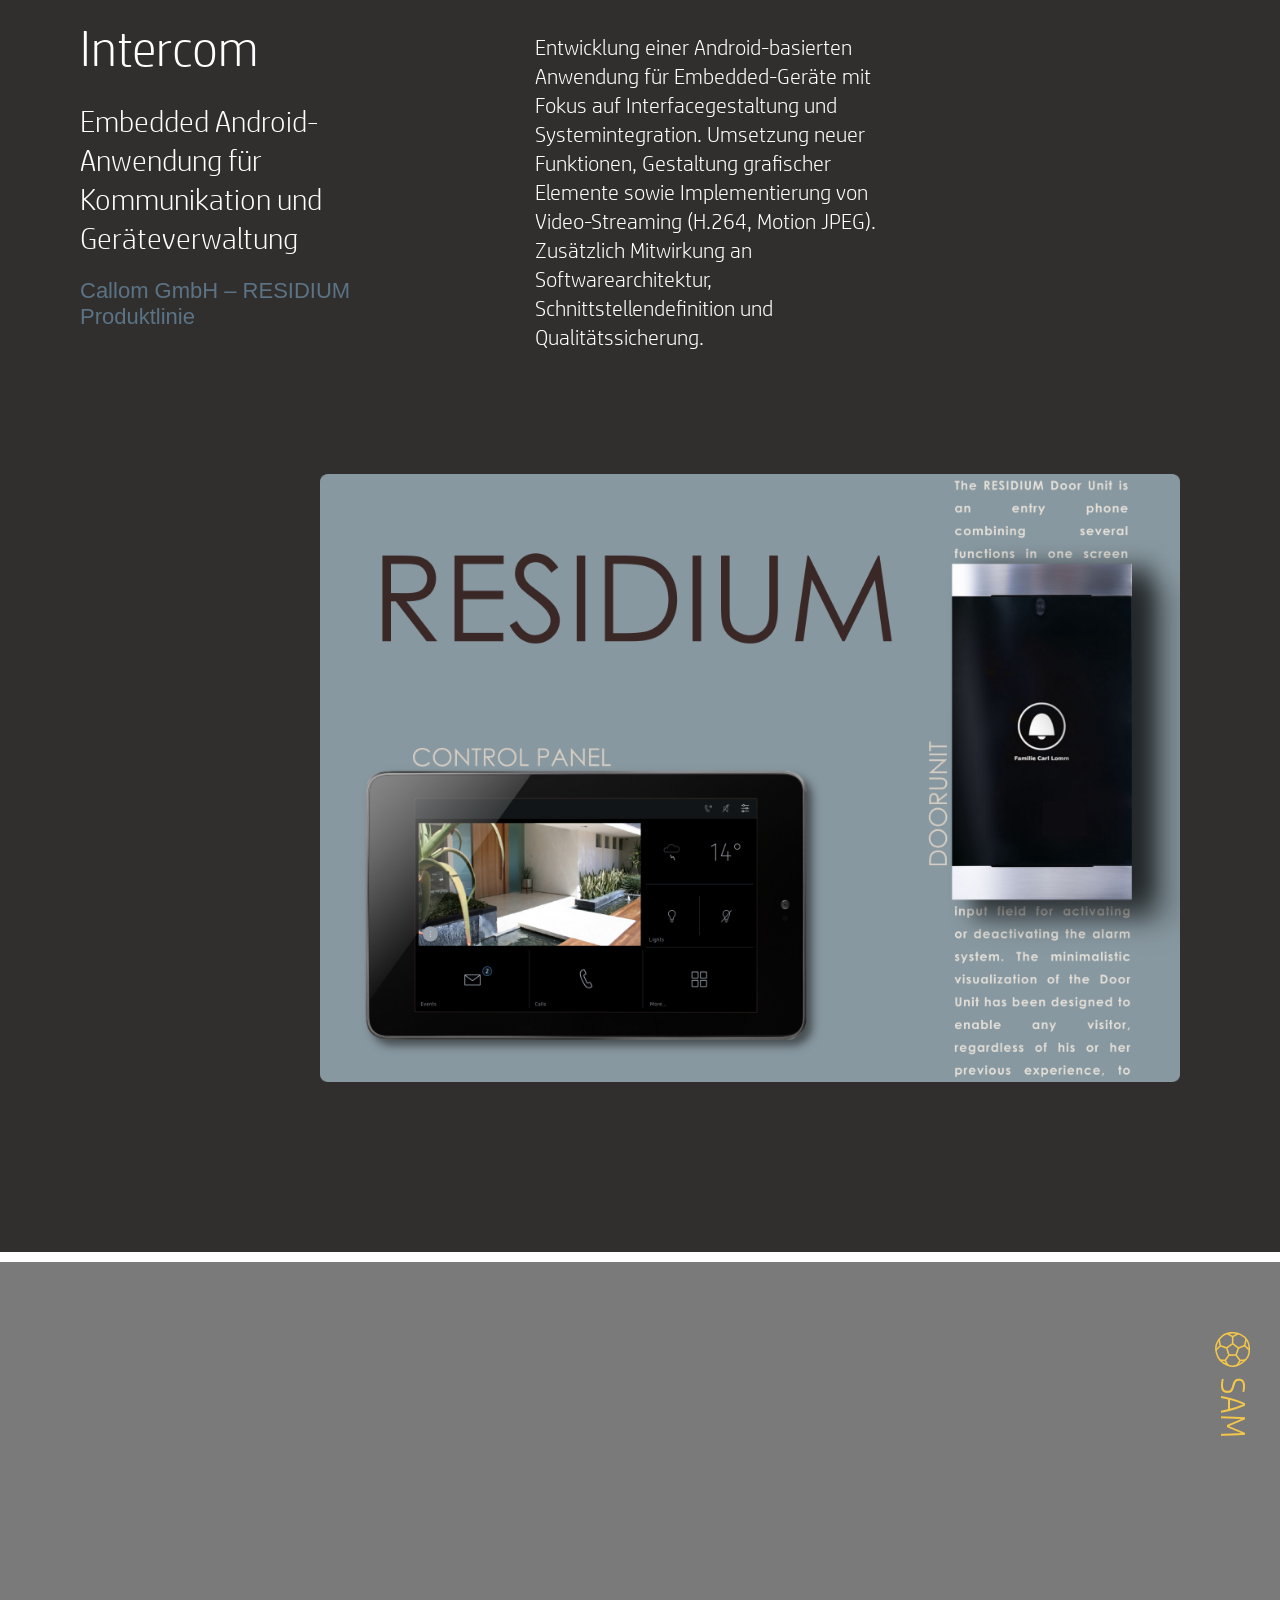
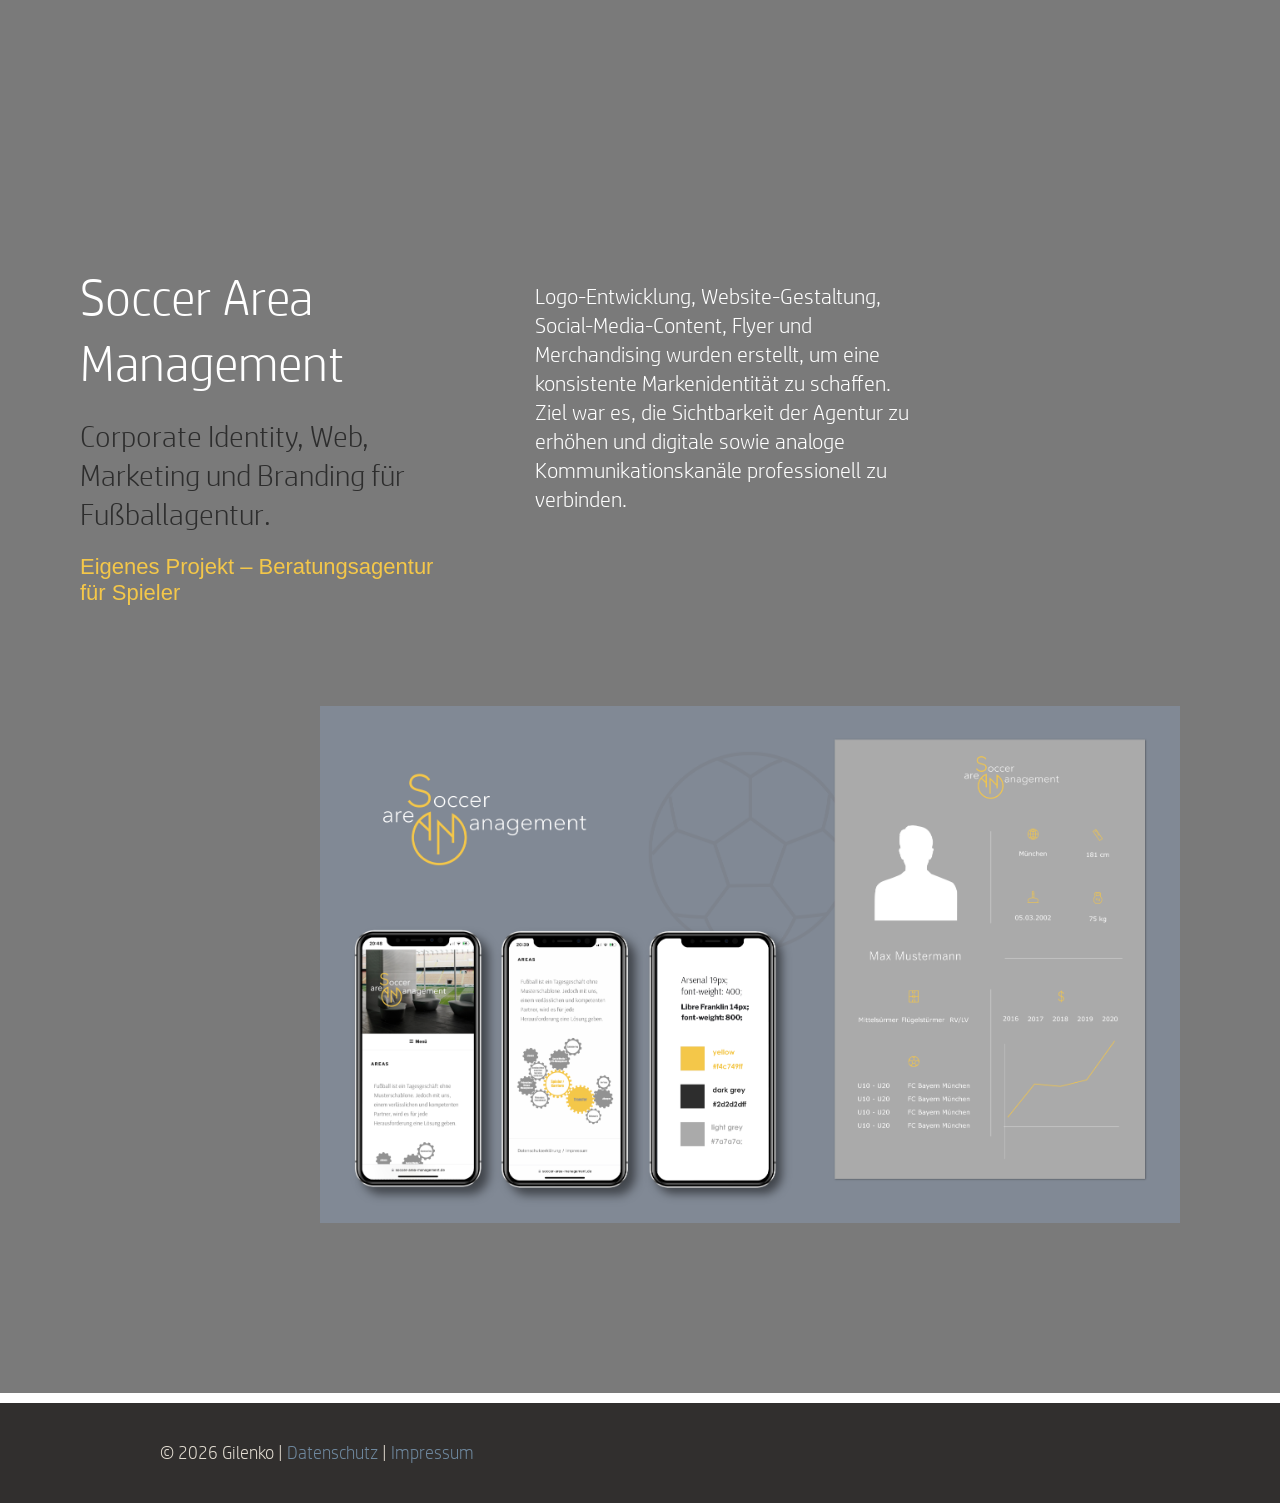
==== commit 1198e874: "Update index.html" ====
--- a/index.html
+++ b/index.html
@@ -224,7 +224,7 @@
 							<div class="panel p3" style="background-image:url('img/lostdot_panel_img1.png')"></div>
 							<div class="panel p2" style="background-image:url('img/lostdot_panel_img2.png')"></div>
 							<div class="panel p1" style="background-image:url('img/lostdot_panel_img3.png')">
-							    <video class = "prototype" autoplay muted loop>
+							    <video class = "prototype" autoplay muted loop playsinline>
 									<source src="video/lostdot_prototype.mp4" type="video/mp4">
 								</video>
 							</div>
@@ -456,3 +456,4 @@
   
 </body>
 </html>
+
--- a/css/stage.css
+++ b/css/stage.css
@@ -15,17 +15,18 @@
   transition: transform 1s ease;
   background-size: cover;
   background-position: center;
-  border-radius: 14px;
-  box-shadow: 0 5px 15px rgba(0,0,0,0.3);
+  border-radius: 10px;
+  
   transition: transform 1s ease;
 }
 .p1 {
   position: relative;
   width:33%;
   height:100%;
-    display:flex;
-  justify-content:center;
-  align-items:flex-start;
+  box-shadow: -5px 0 5px rgba(0,0,0,0.2);
+}
+.p2 {
+  box-shadow: -5px 0 5px rgba(0,0,0,0.2);
 }
 /* z-index */
 .p3 { z-index:3; left: 0; }   /* fix links */
@@ -57,6 +58,6 @@
 
 @media (max-width: 768px) {
 .panel {
-  border-radius: 7px;
+  border-radius: 5px;
 }
 }
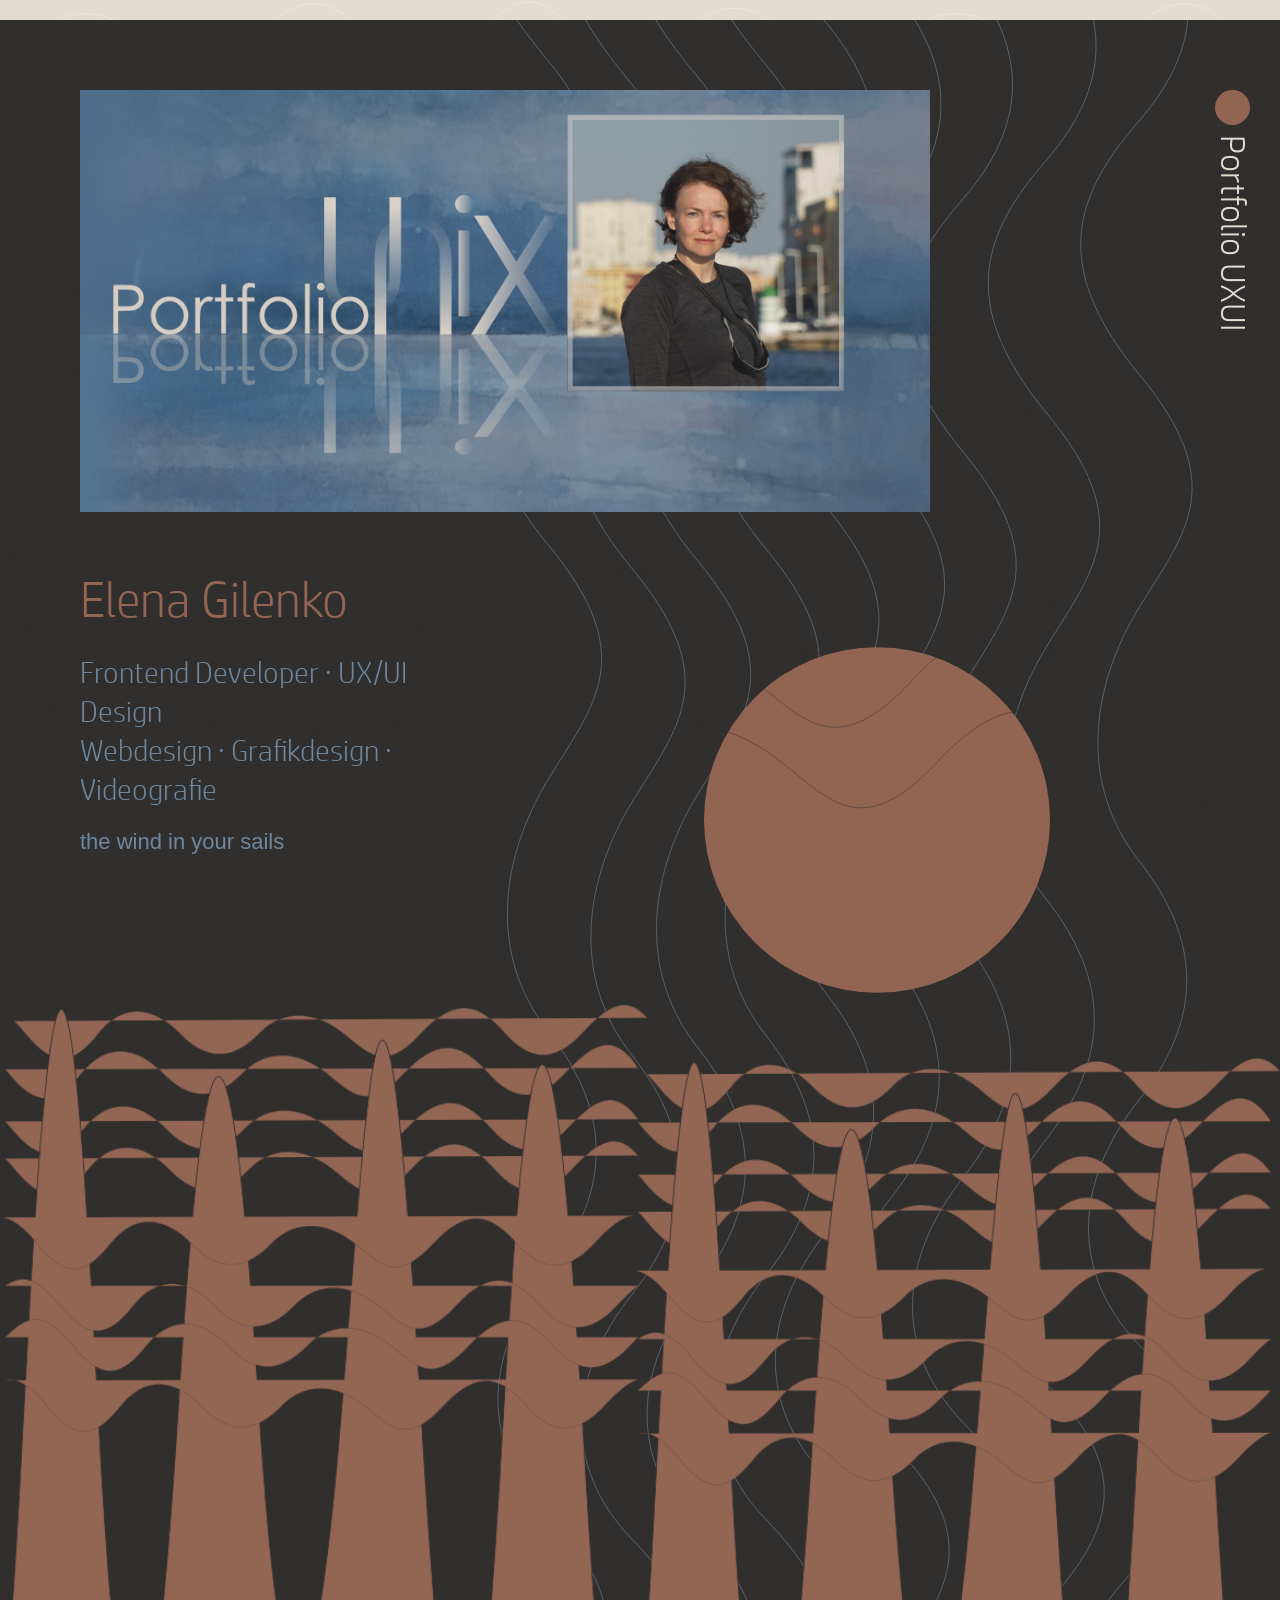
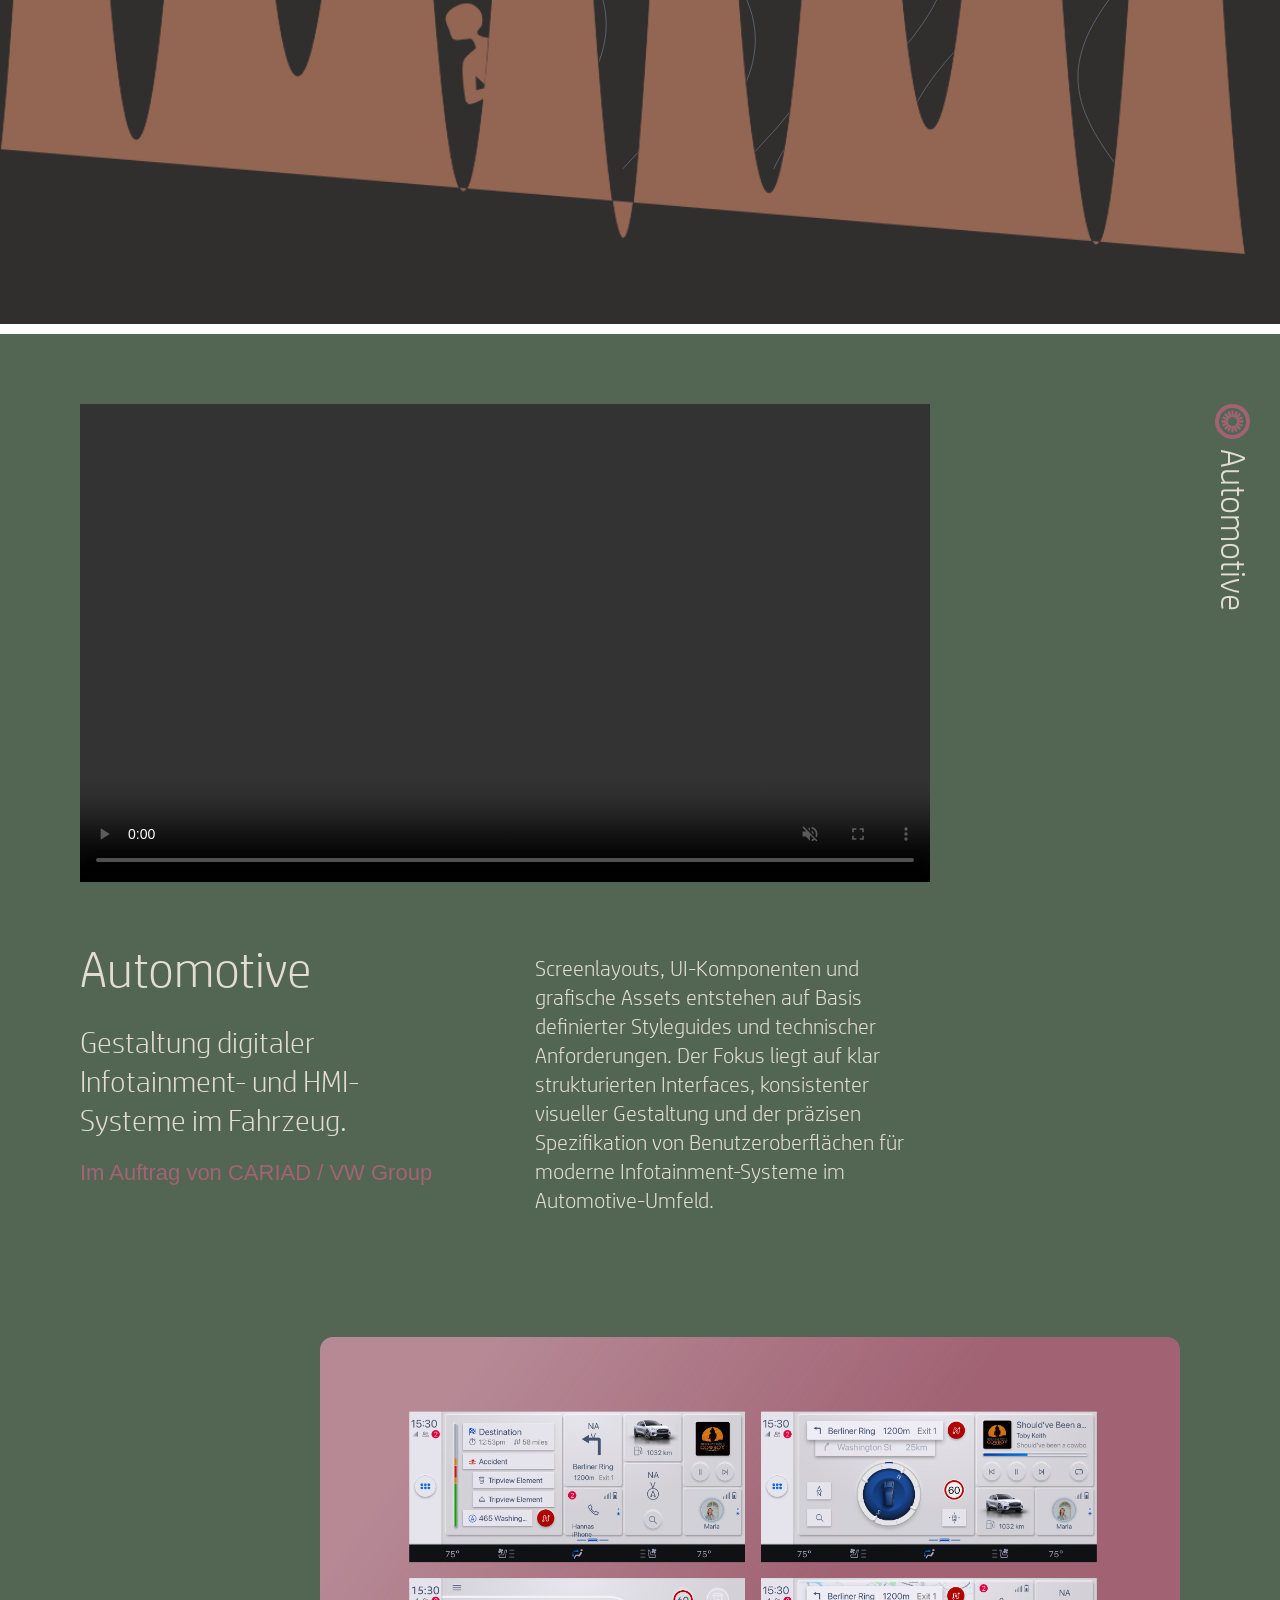
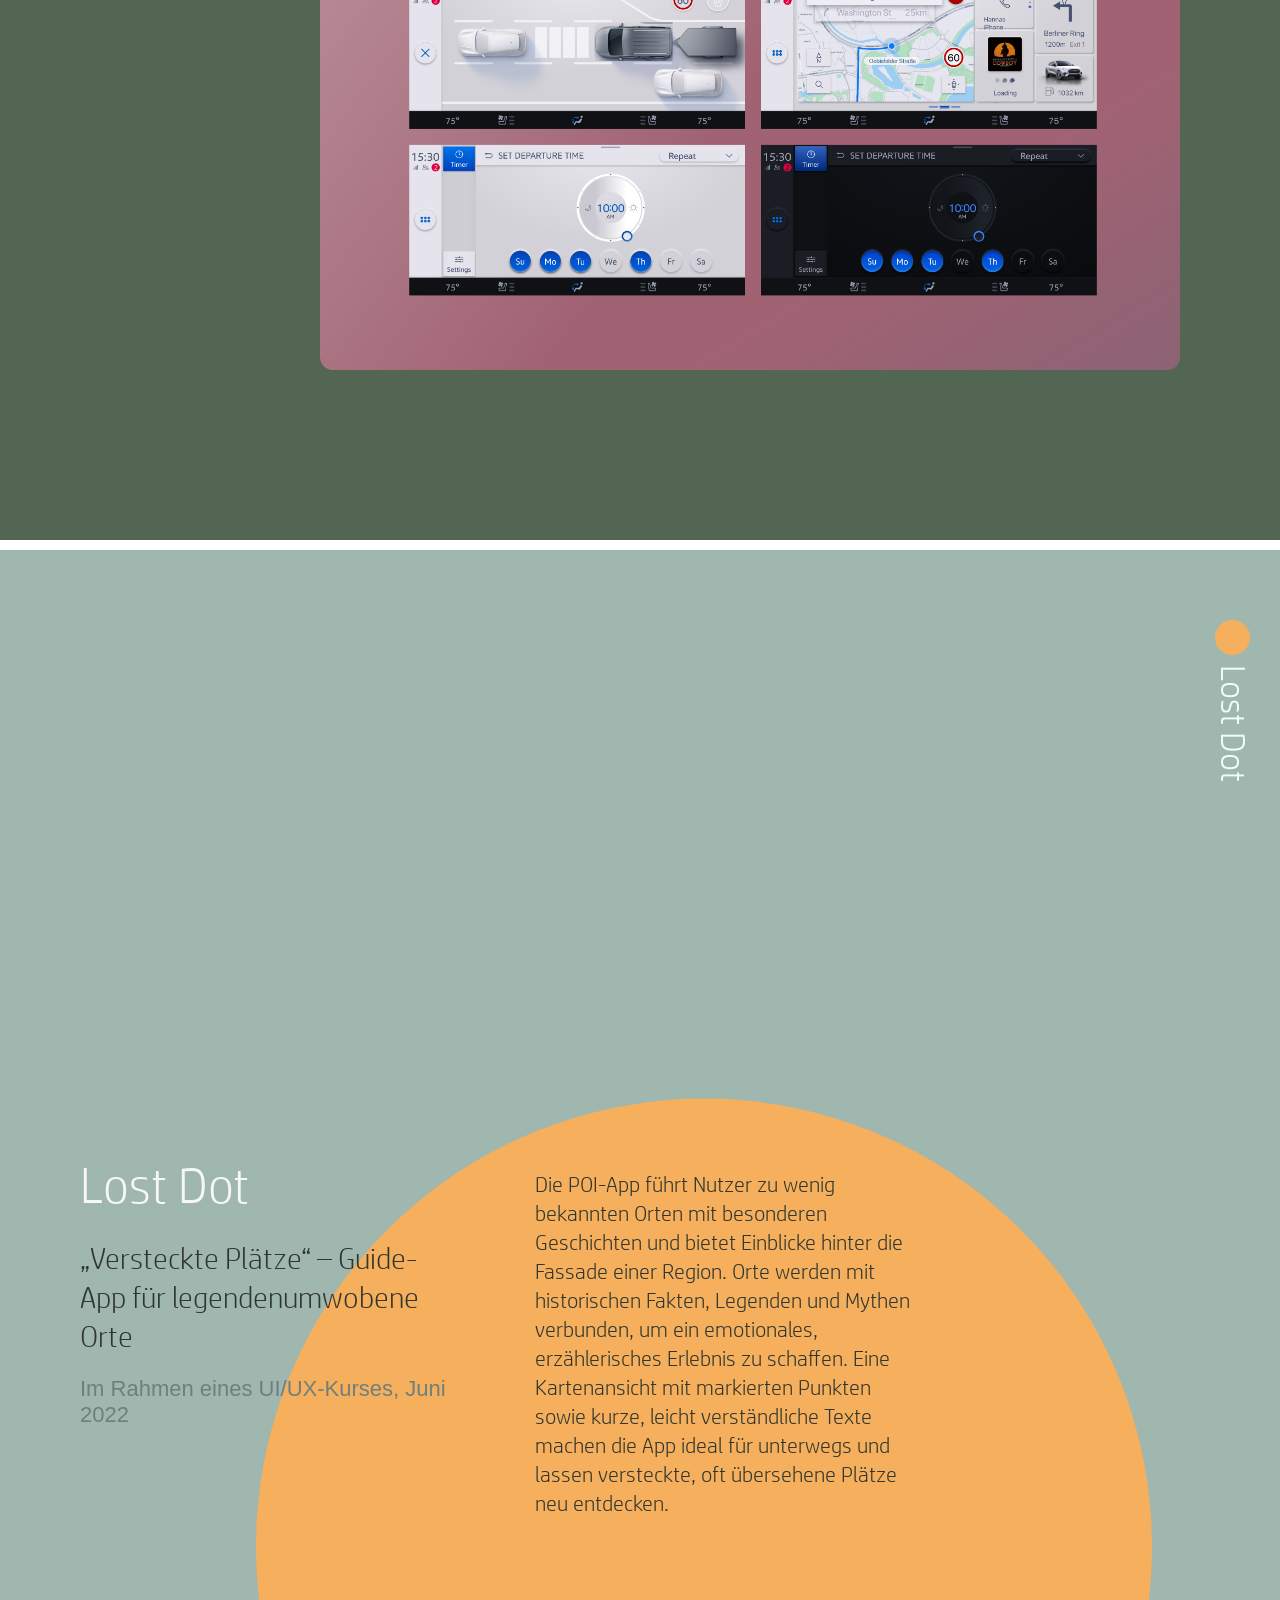
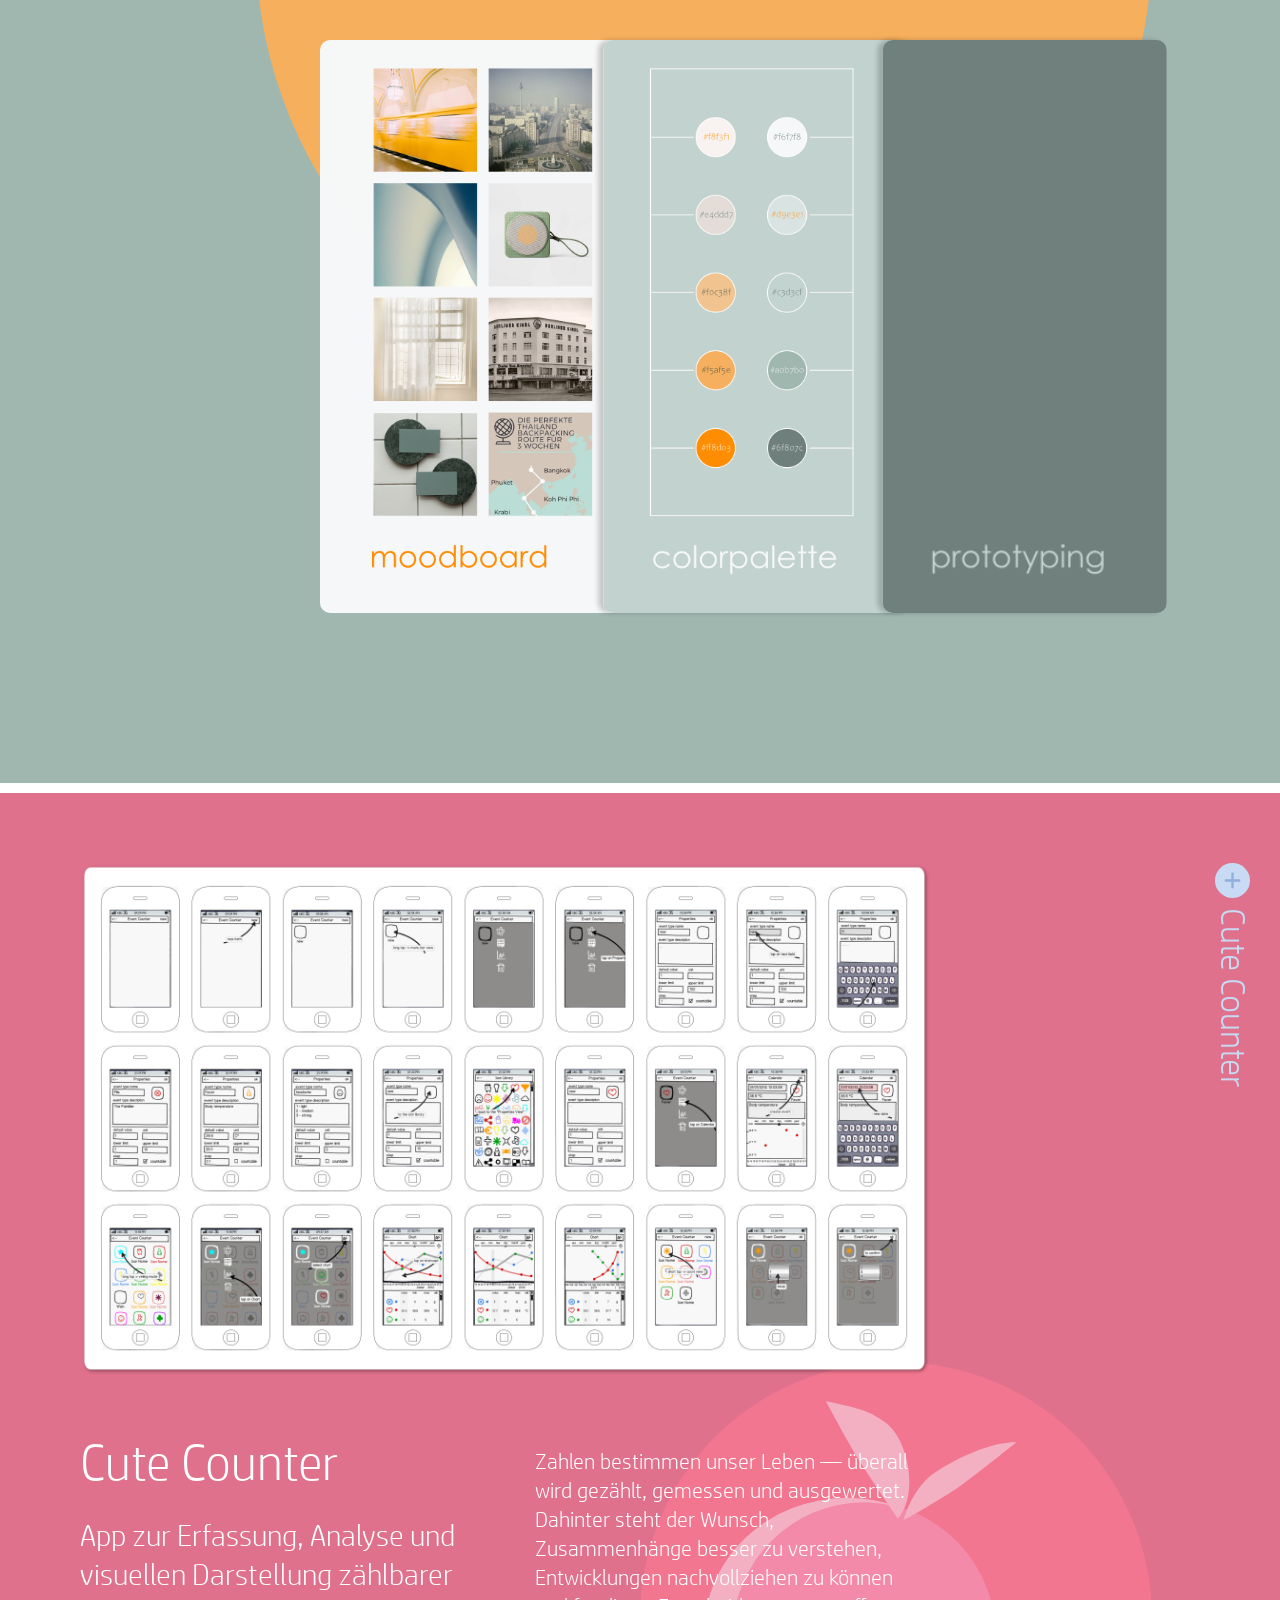
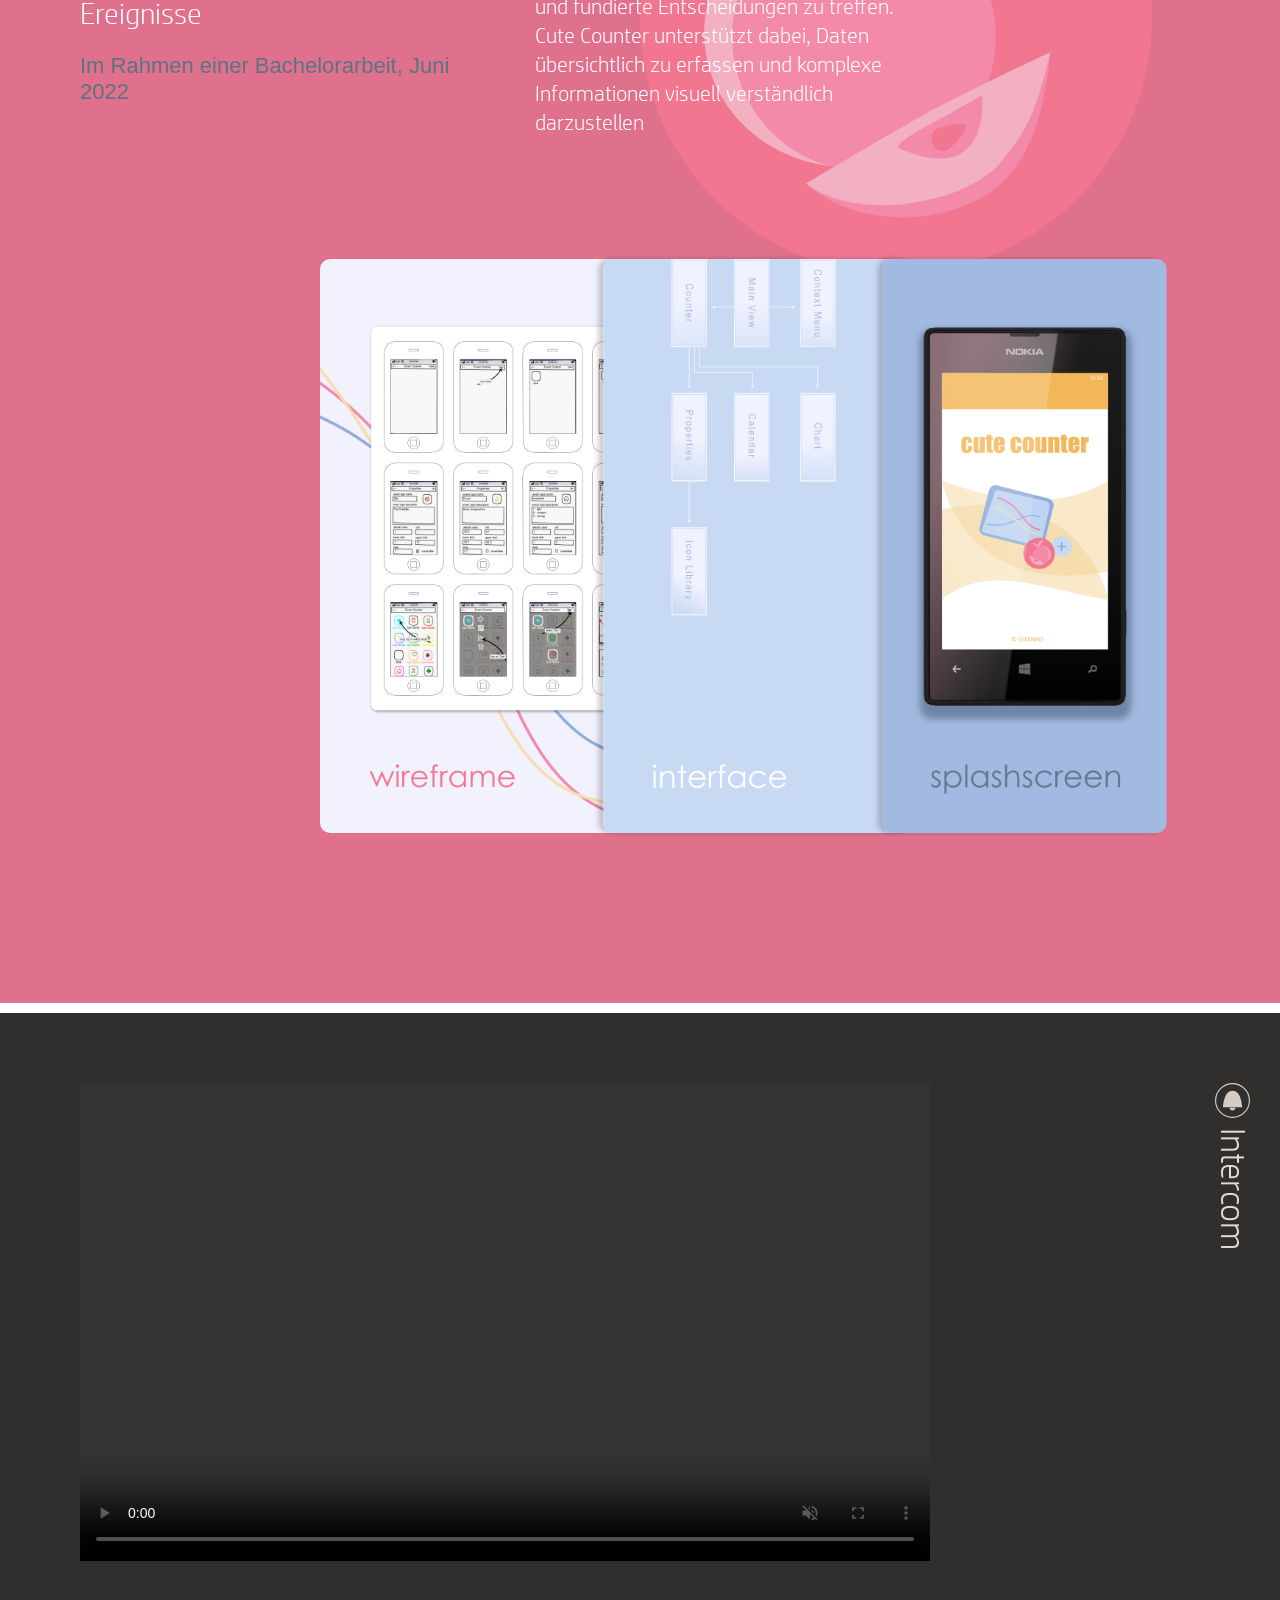
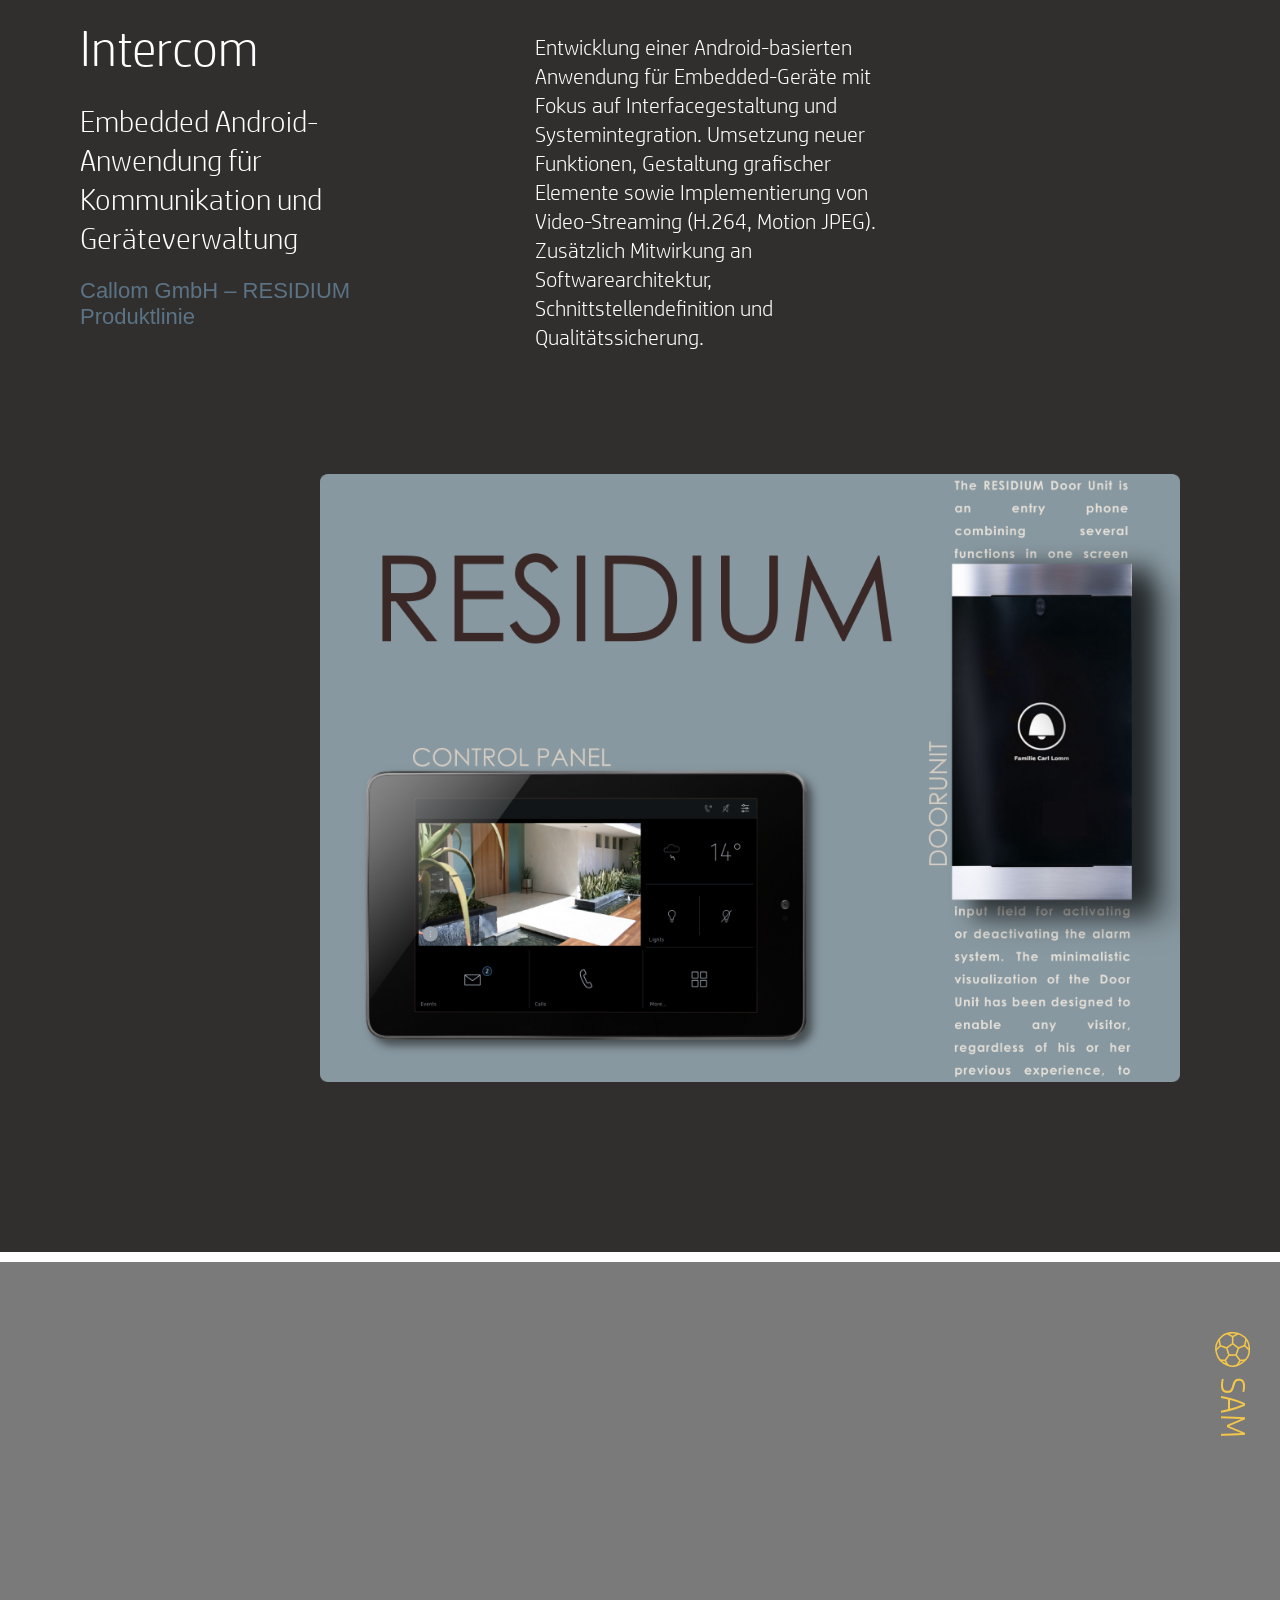
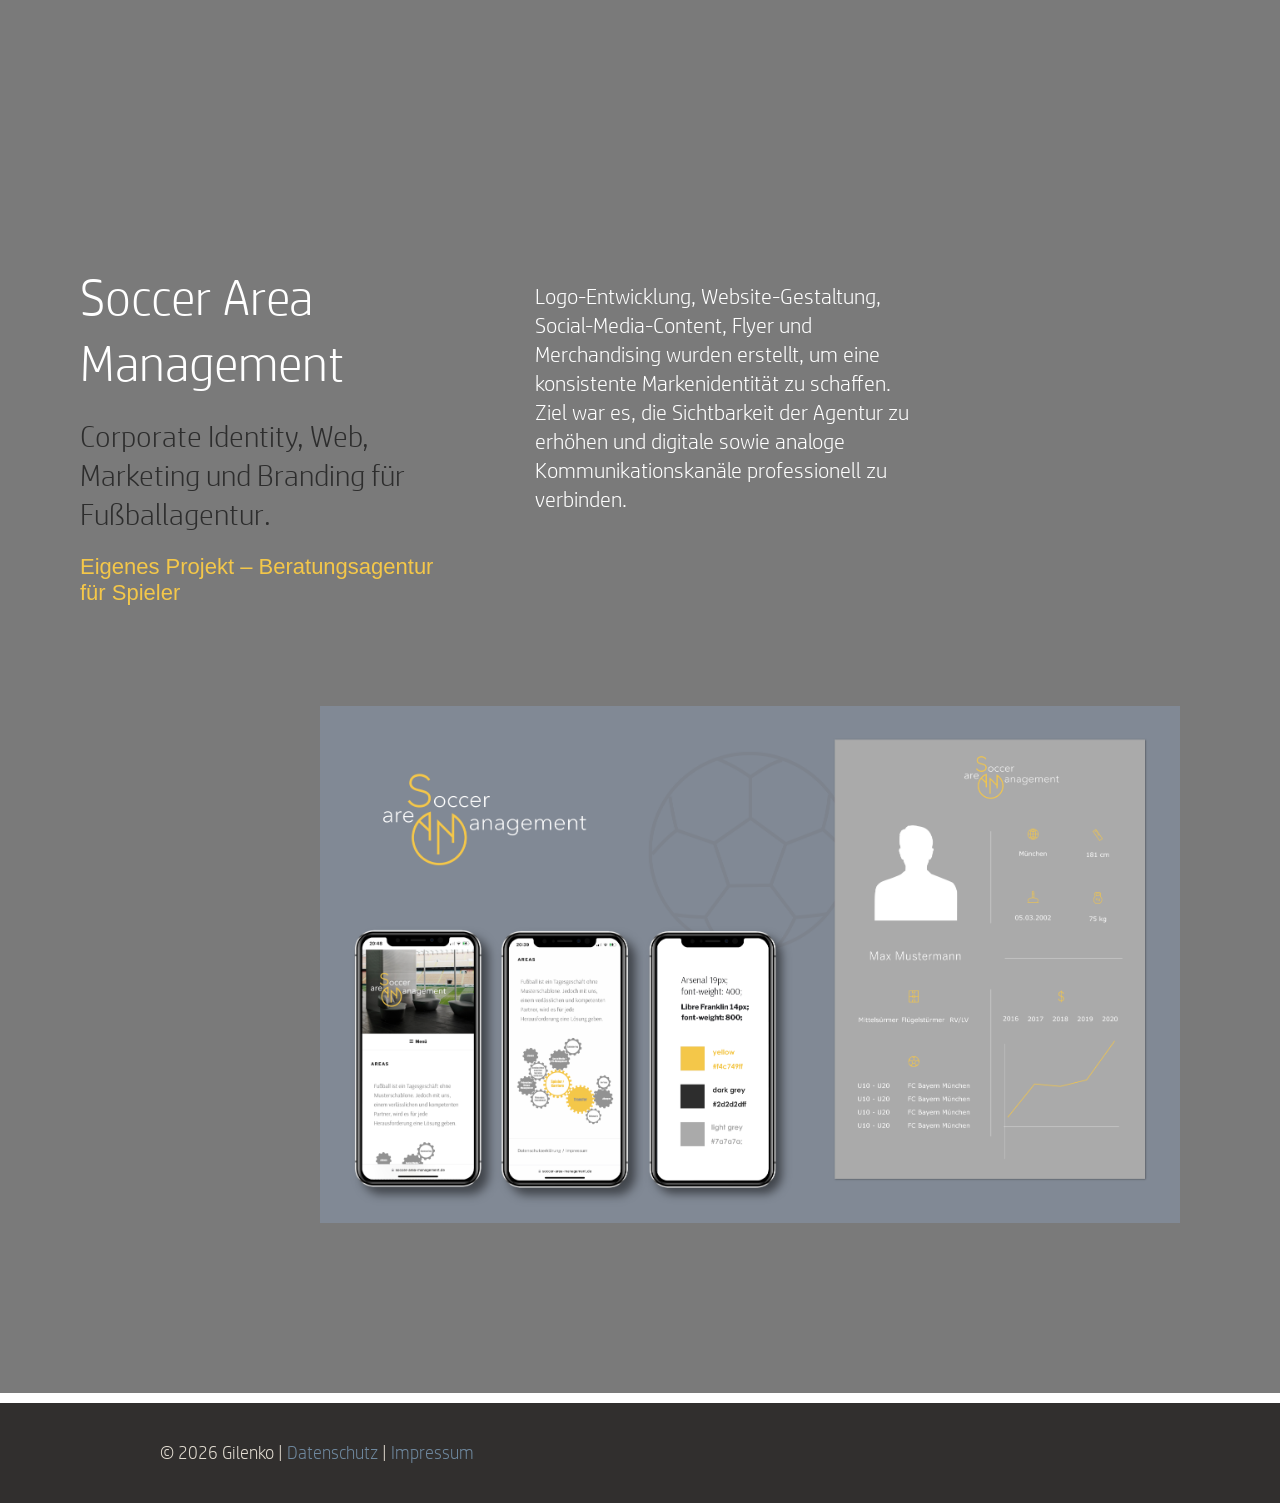
==== commit 394cb4ee: "Update index.html" ====
--- a/index.html
+++ b/index.html
@@ -1,7 +1,17 @@
 <!DOCTYPE html>
 <html lang="de">
 <head>
-
+	
+<!-- Google tag (gtag.js) -->
+<script async src="https://www.googletagmanager.com/gtag/js?id=G-GRT3Z9YLEQ"></script>
+<script>
+  window.dataLayer = window.dataLayer || [];
+  function gtag(){dataLayer.push(arguments);}
+  gtag('js', new Date());
+
+  gtag('config', 'G-GRT3Z9YLEQ');
+</script>
+	
 <meta charset="UTF-8">
 <title>Elena Gilenko – UX/UI Designer Portfolio</title>
 <meta name="viewport" content="width=device-width, initial-scale=1.0">
@@ -457,3 +467,4 @@
 </body>
 </html>
 
+
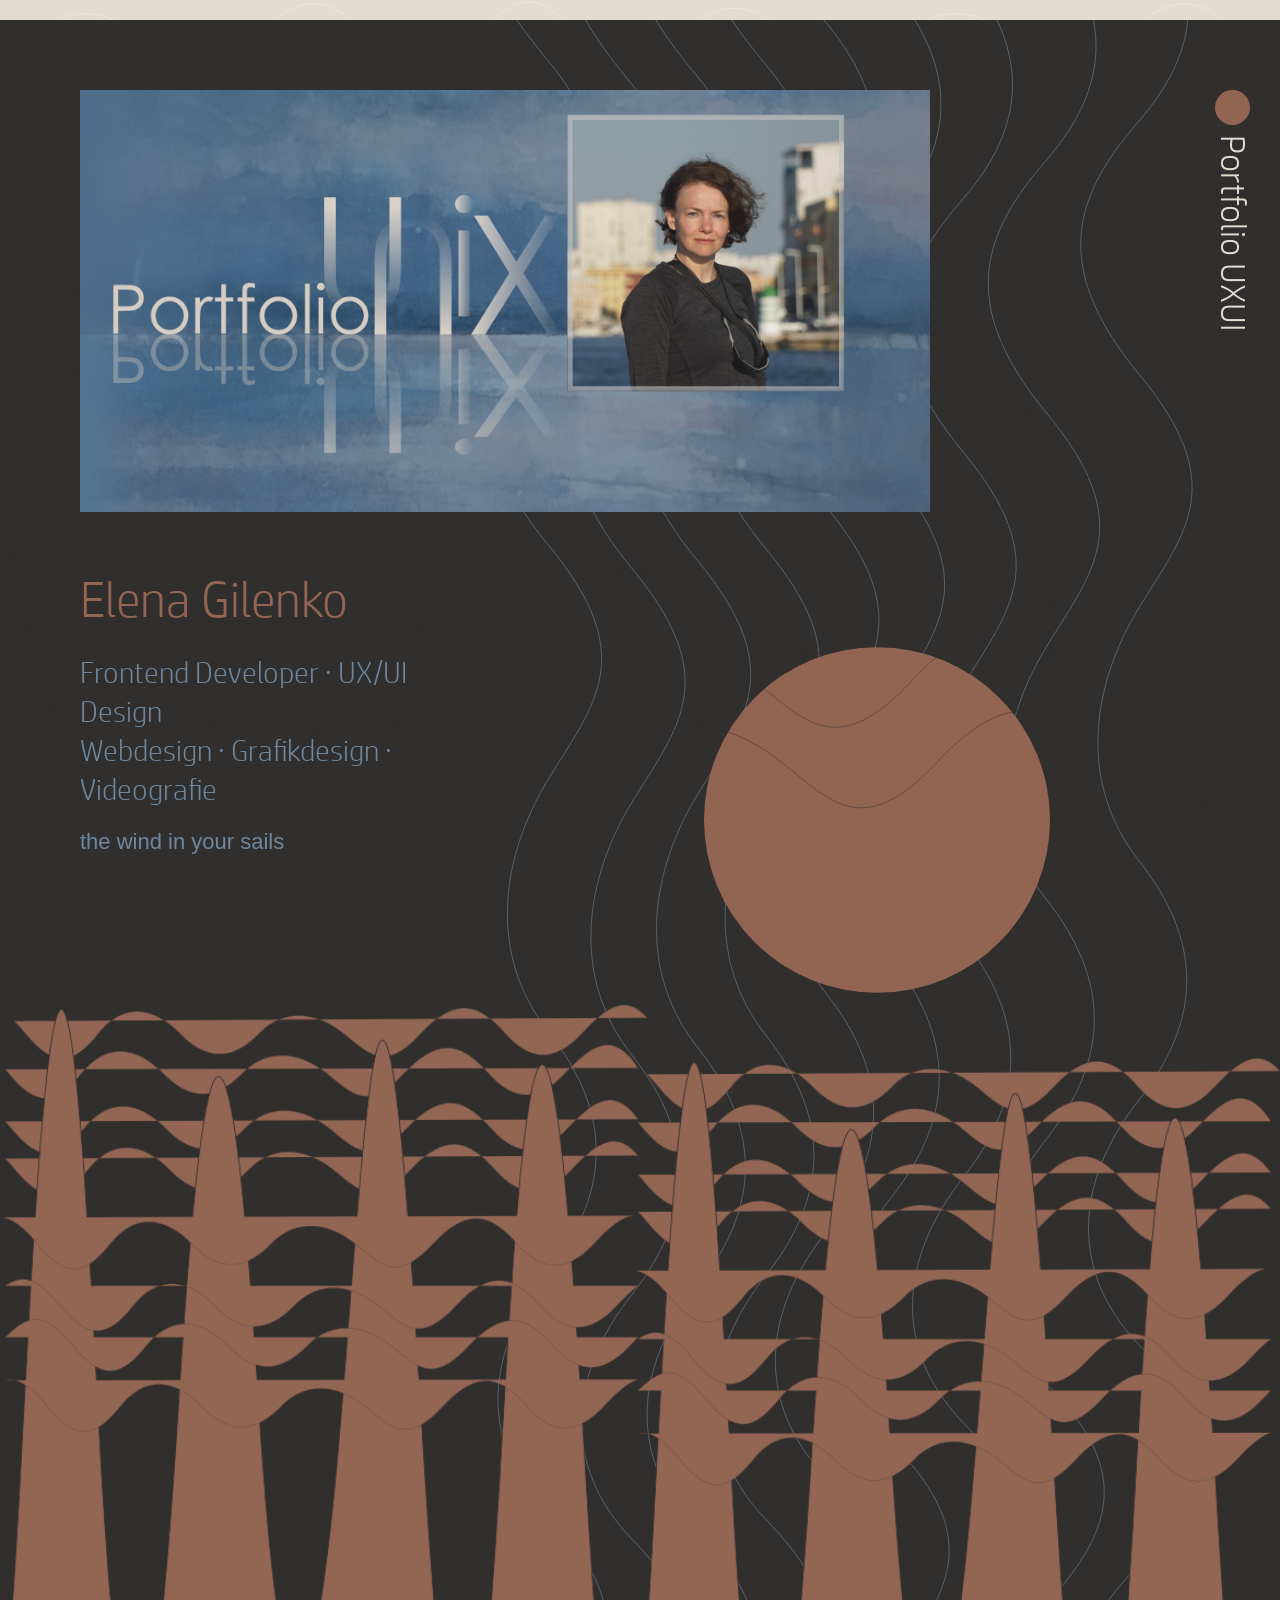
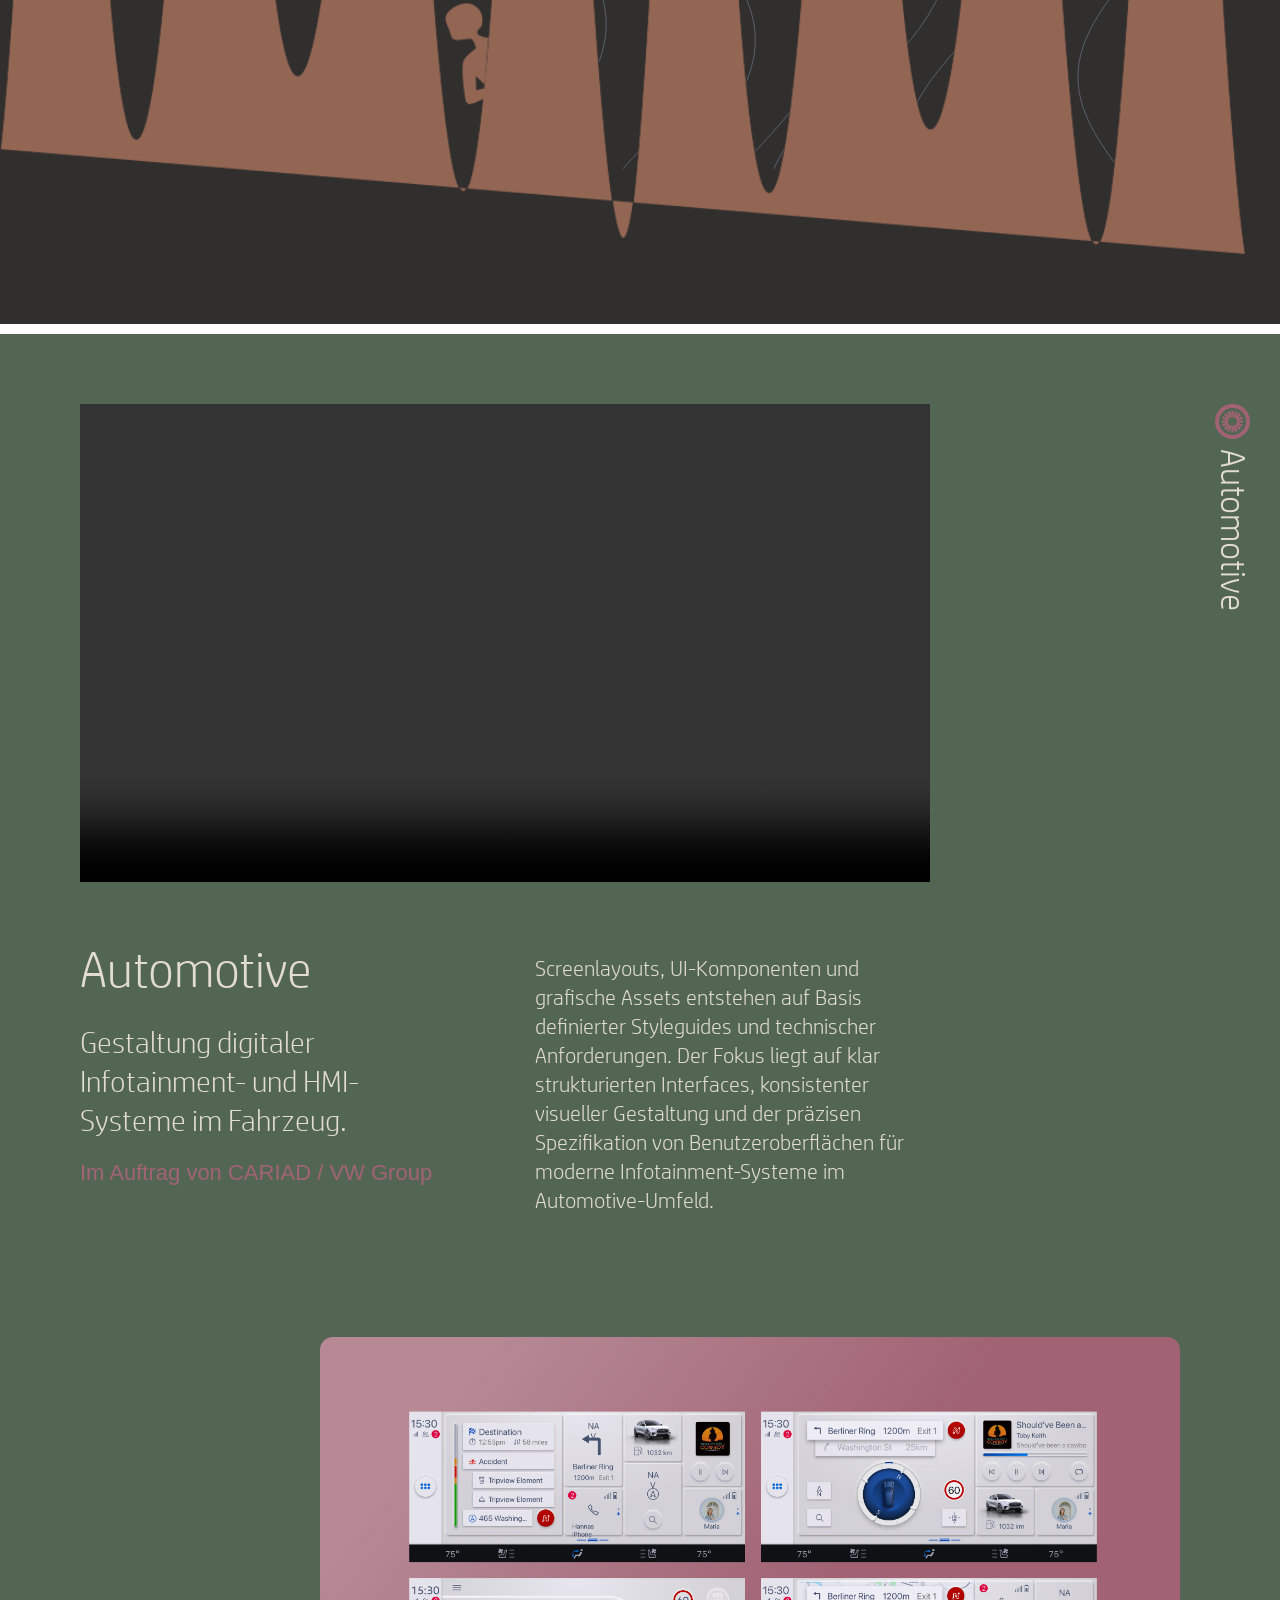
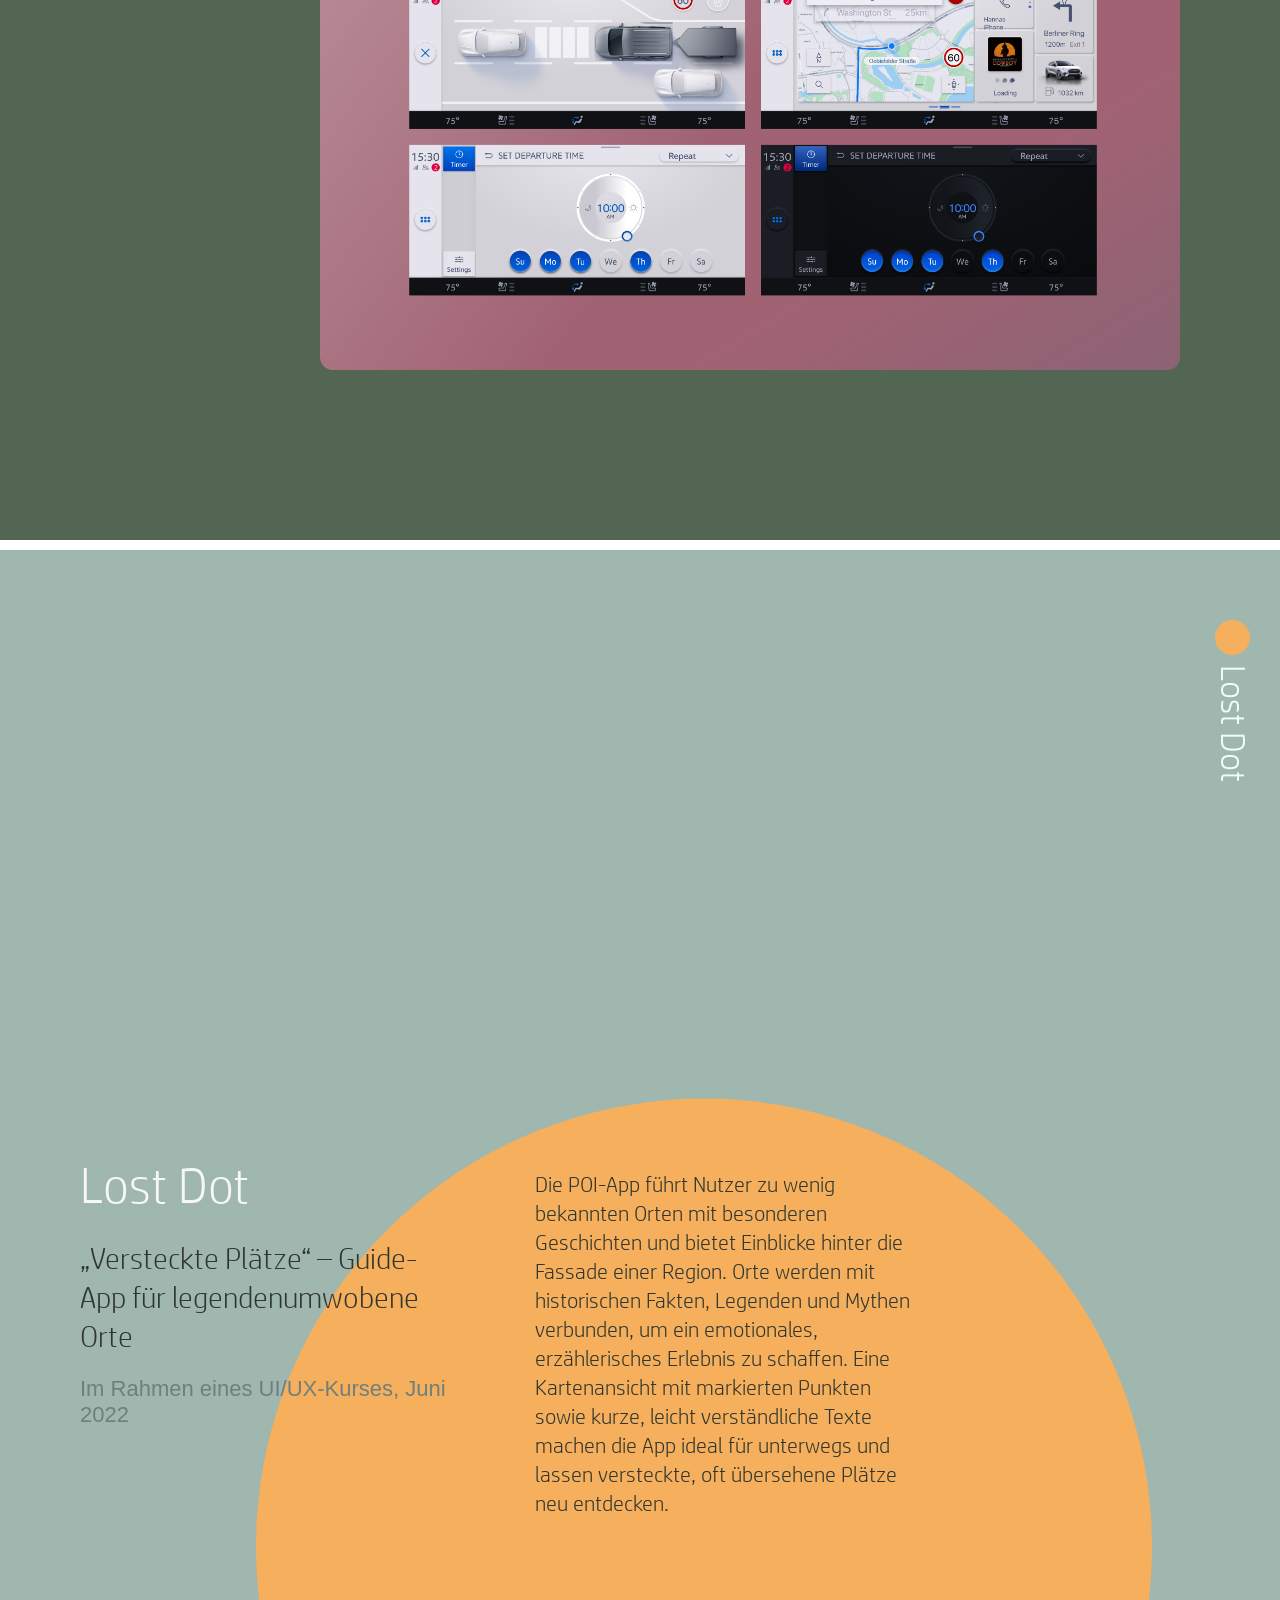
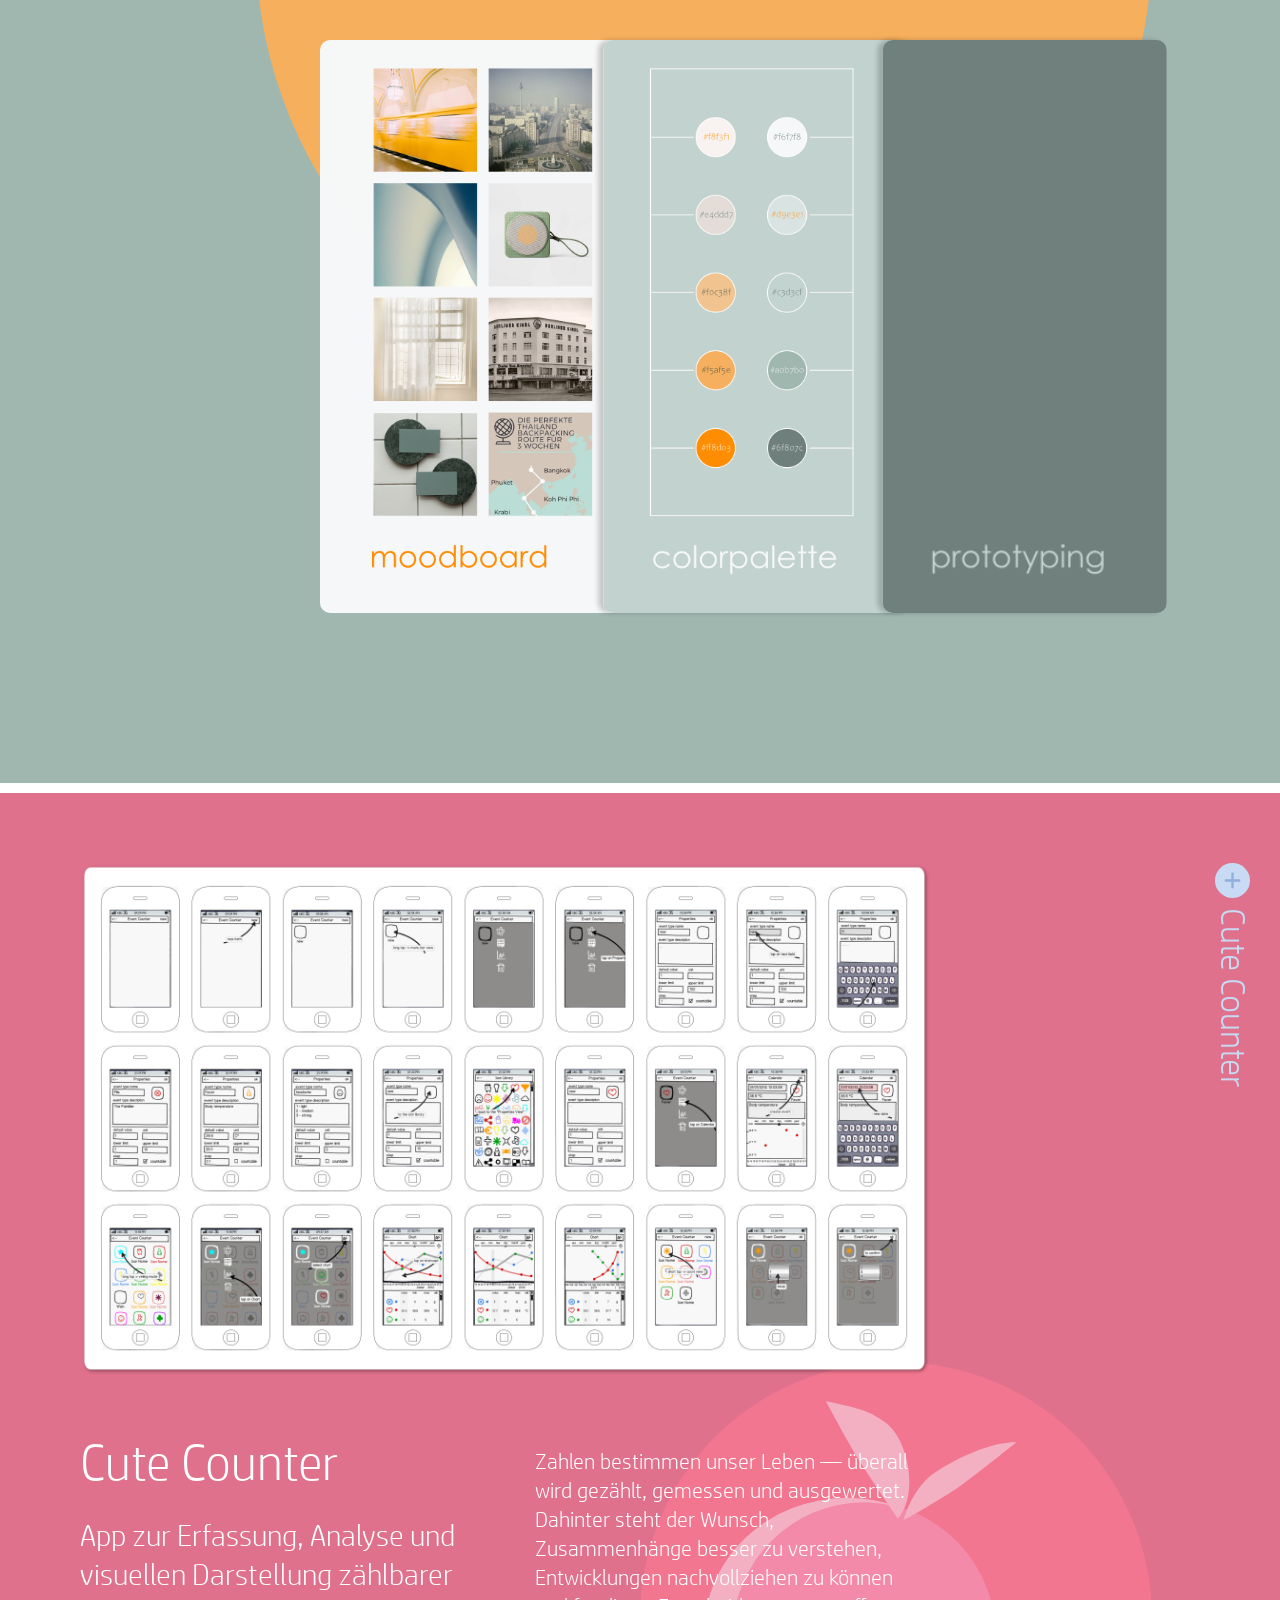
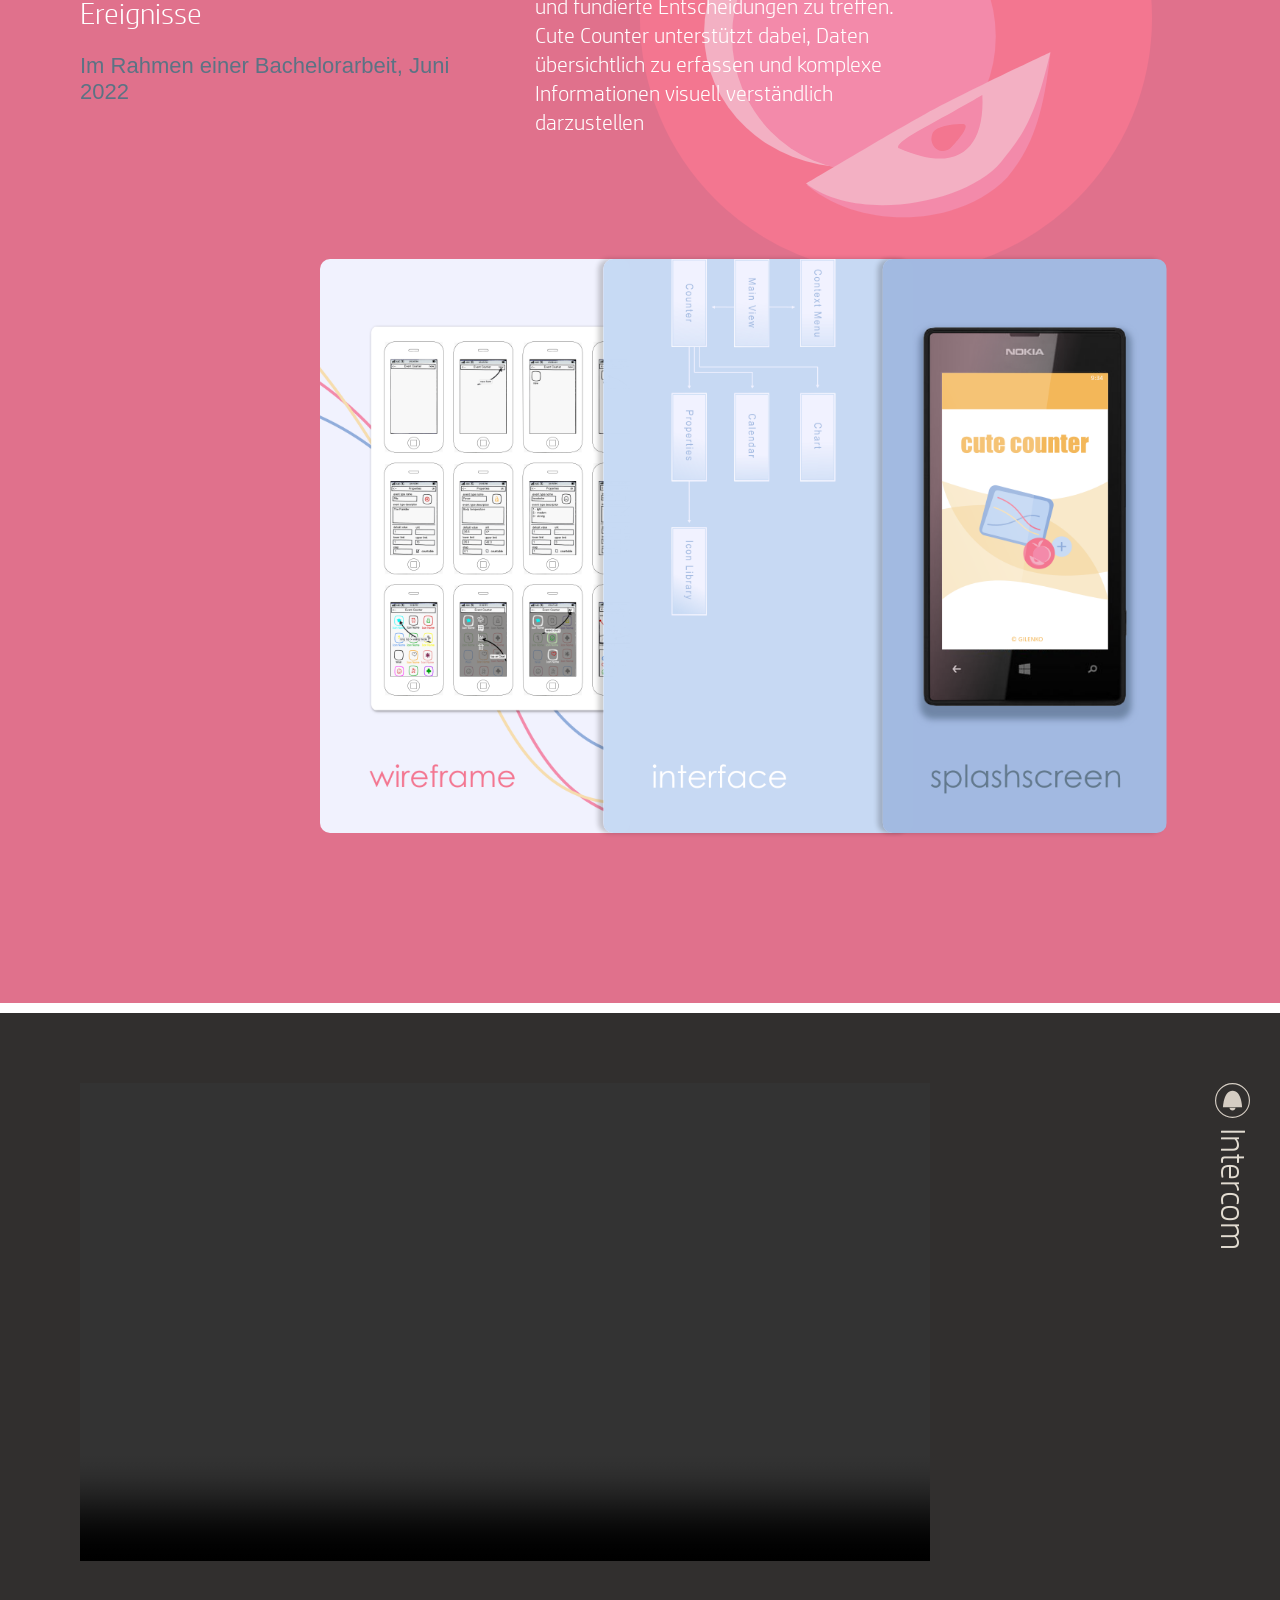
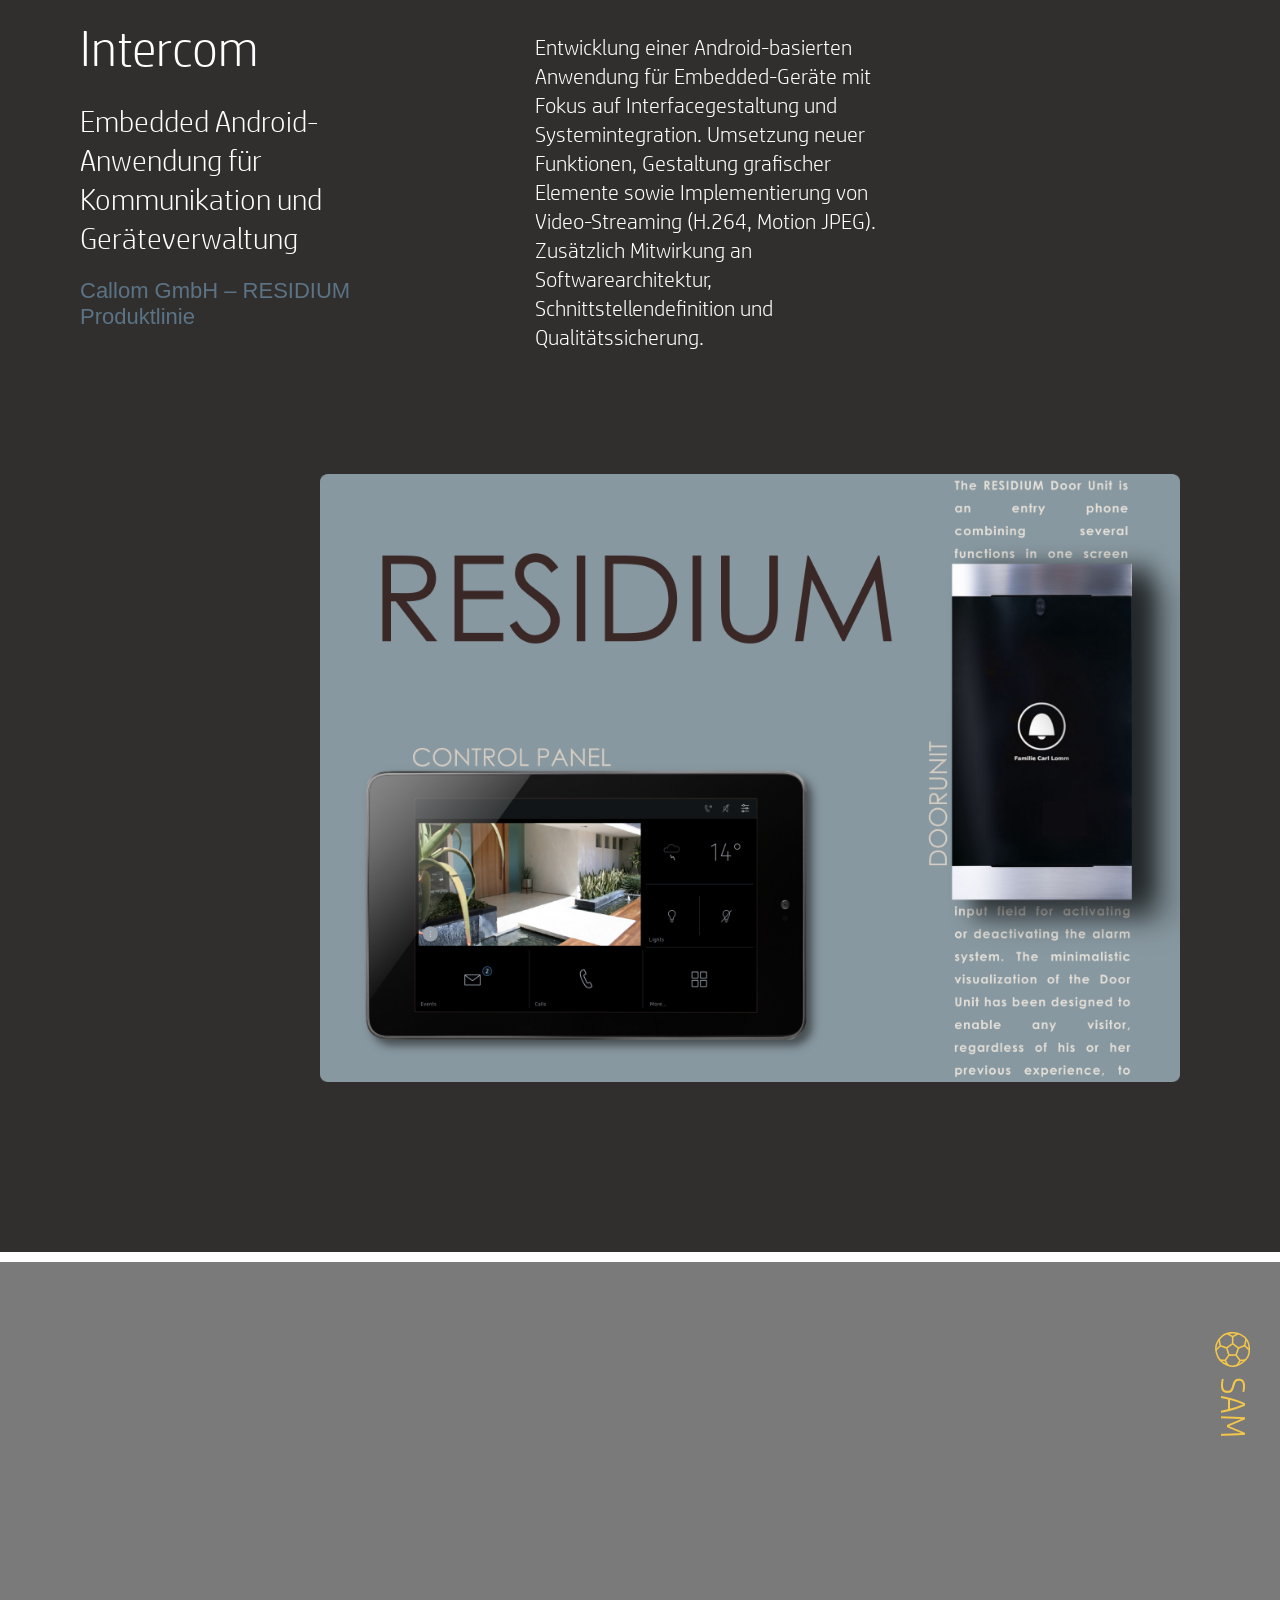
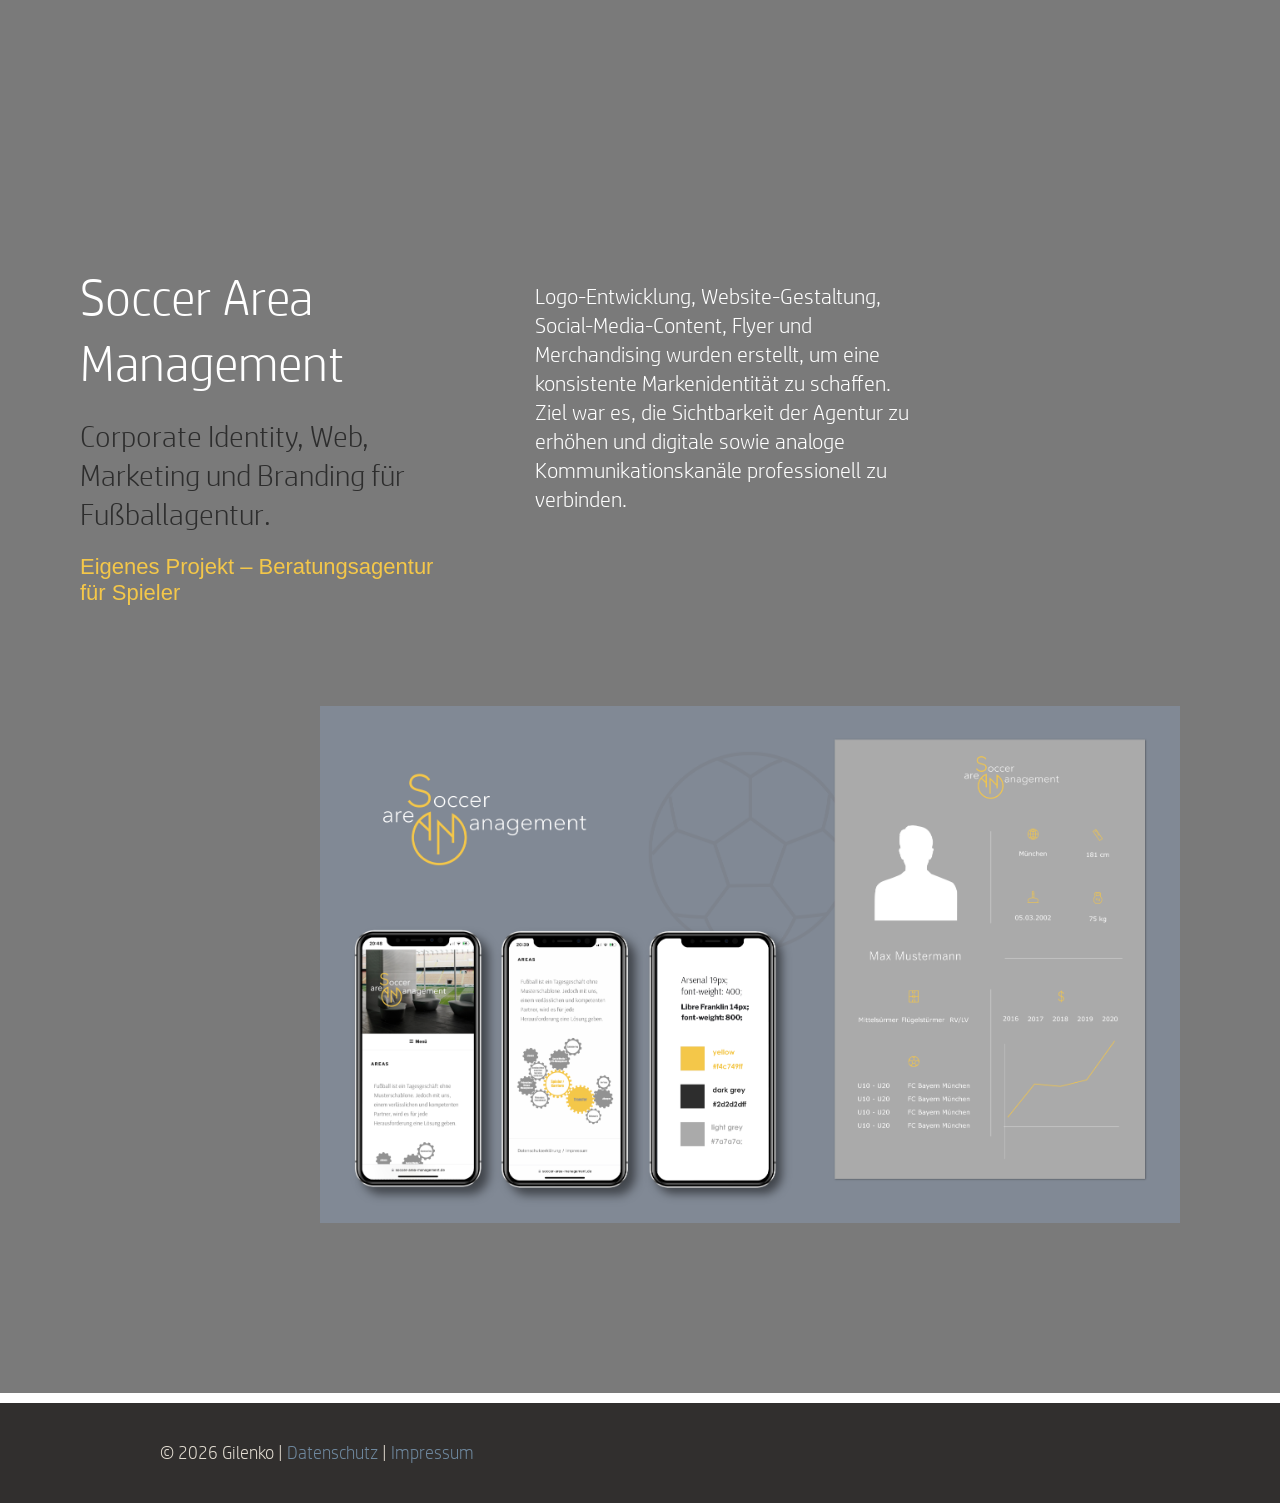
==== commit 97f57100: "Update index.html" ====
--- a/index.html
+++ b/index.html
@@ -1,17 +1,17 @@
 <!DOCTYPE html>
 <html lang="de">
 <head>
-	
-<!-- Google tag (gtag.js) -->
-<script async src="https://www.googletagmanager.com/gtag/js?id=G-GRT3Z9YLEQ"></script>
-<script>
-  window.dataLayer = window.dataLayer || [];
-  function gtag(){dataLayer.push(arguments);}
-  gtag('js', new Date());
-
-  gtag('config', 'G-GRT3Z9YLEQ');
-</script>
-	
+		
+	<!-- Google tag (gtag.js) -->
+	<script async src="https://www.googletagmanager.com/gtag/js?id=G-GRT3Z9YLEQ"></script>
+	<script>
+  		window.dataLayer = window.dataLayer || [];
+  		function gtag(){dataLayer.push(arguments);}
+  		gtag('js', new Date());
+
+  		gtag('config', 'G-GRT3Z9YLEQ');
+	</script>
+
 <meta charset="UTF-8">
 <title>Elena Gilenko – UX/UI Designer Portfolio</title>
 <meta name="viewport" content="width=device-width, initial-scale=1.0">
@@ -468,3 +468,4 @@
 </html>
 
 
+
